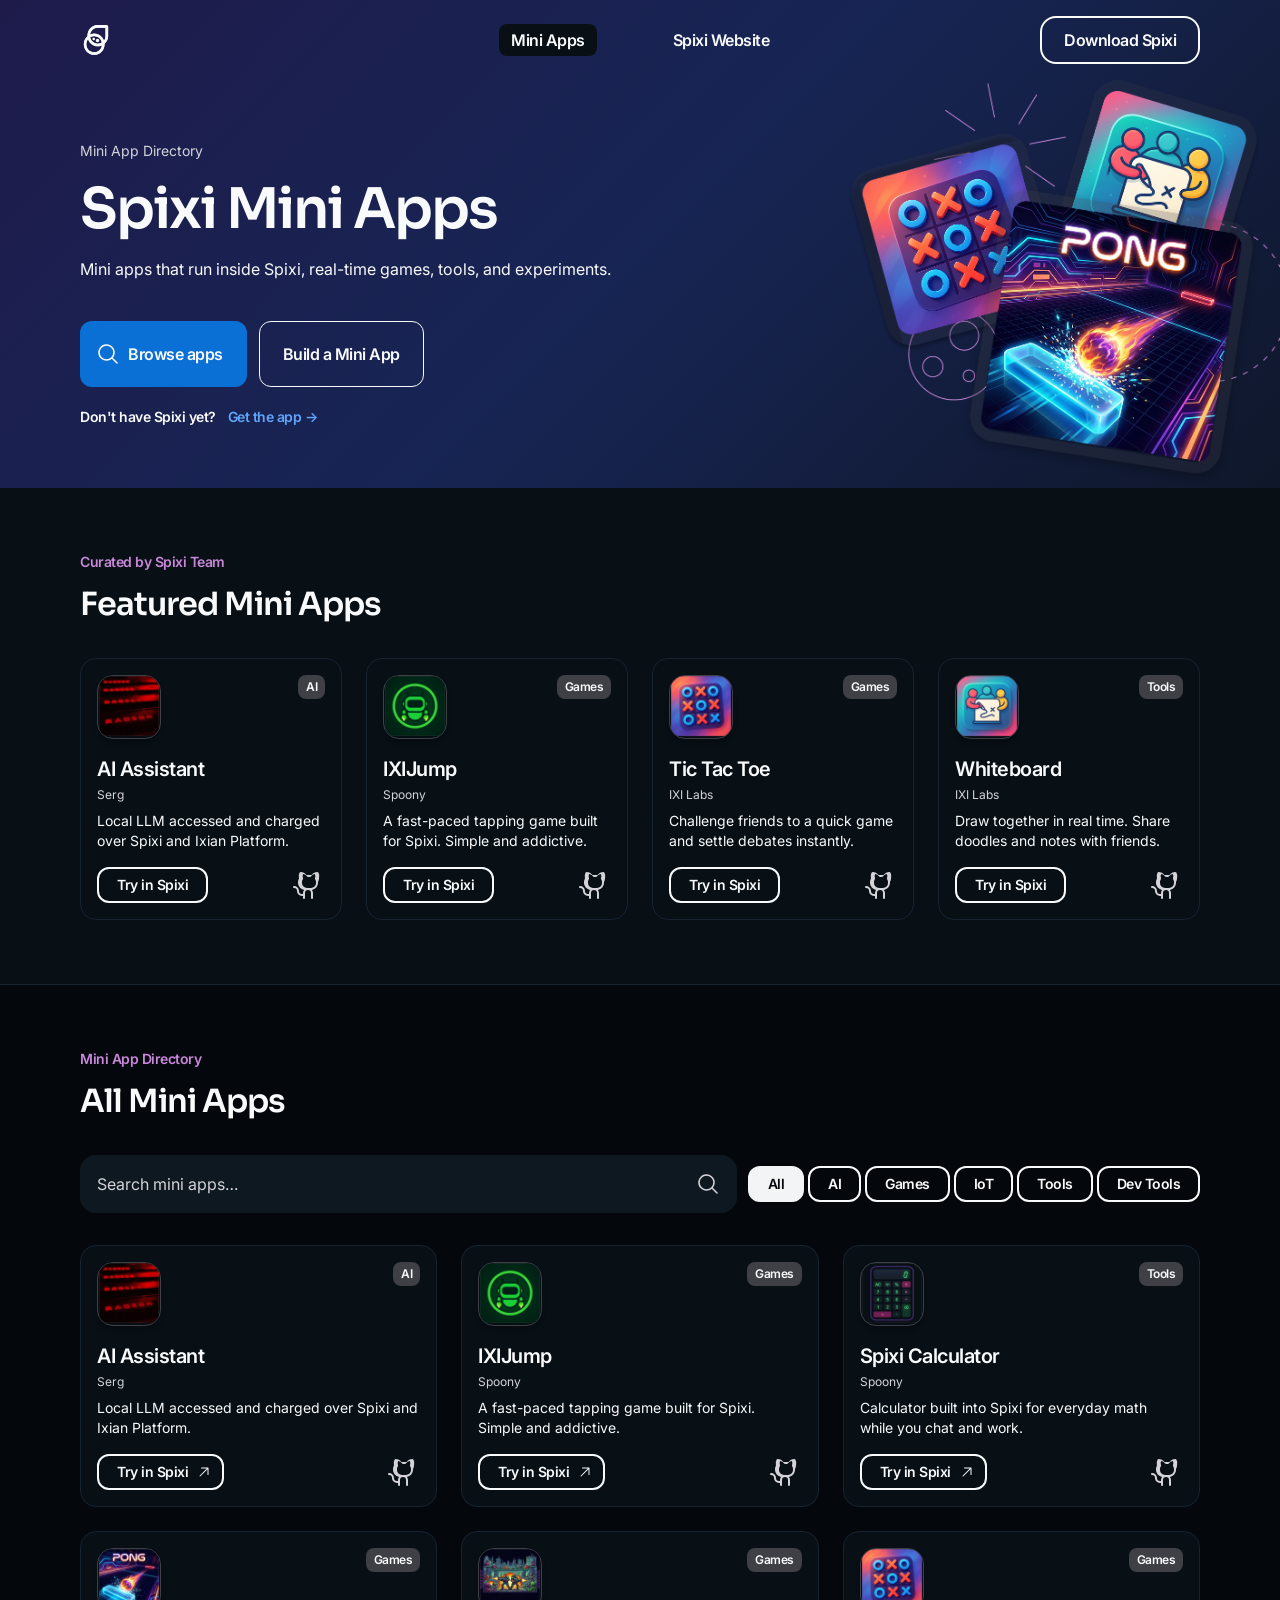
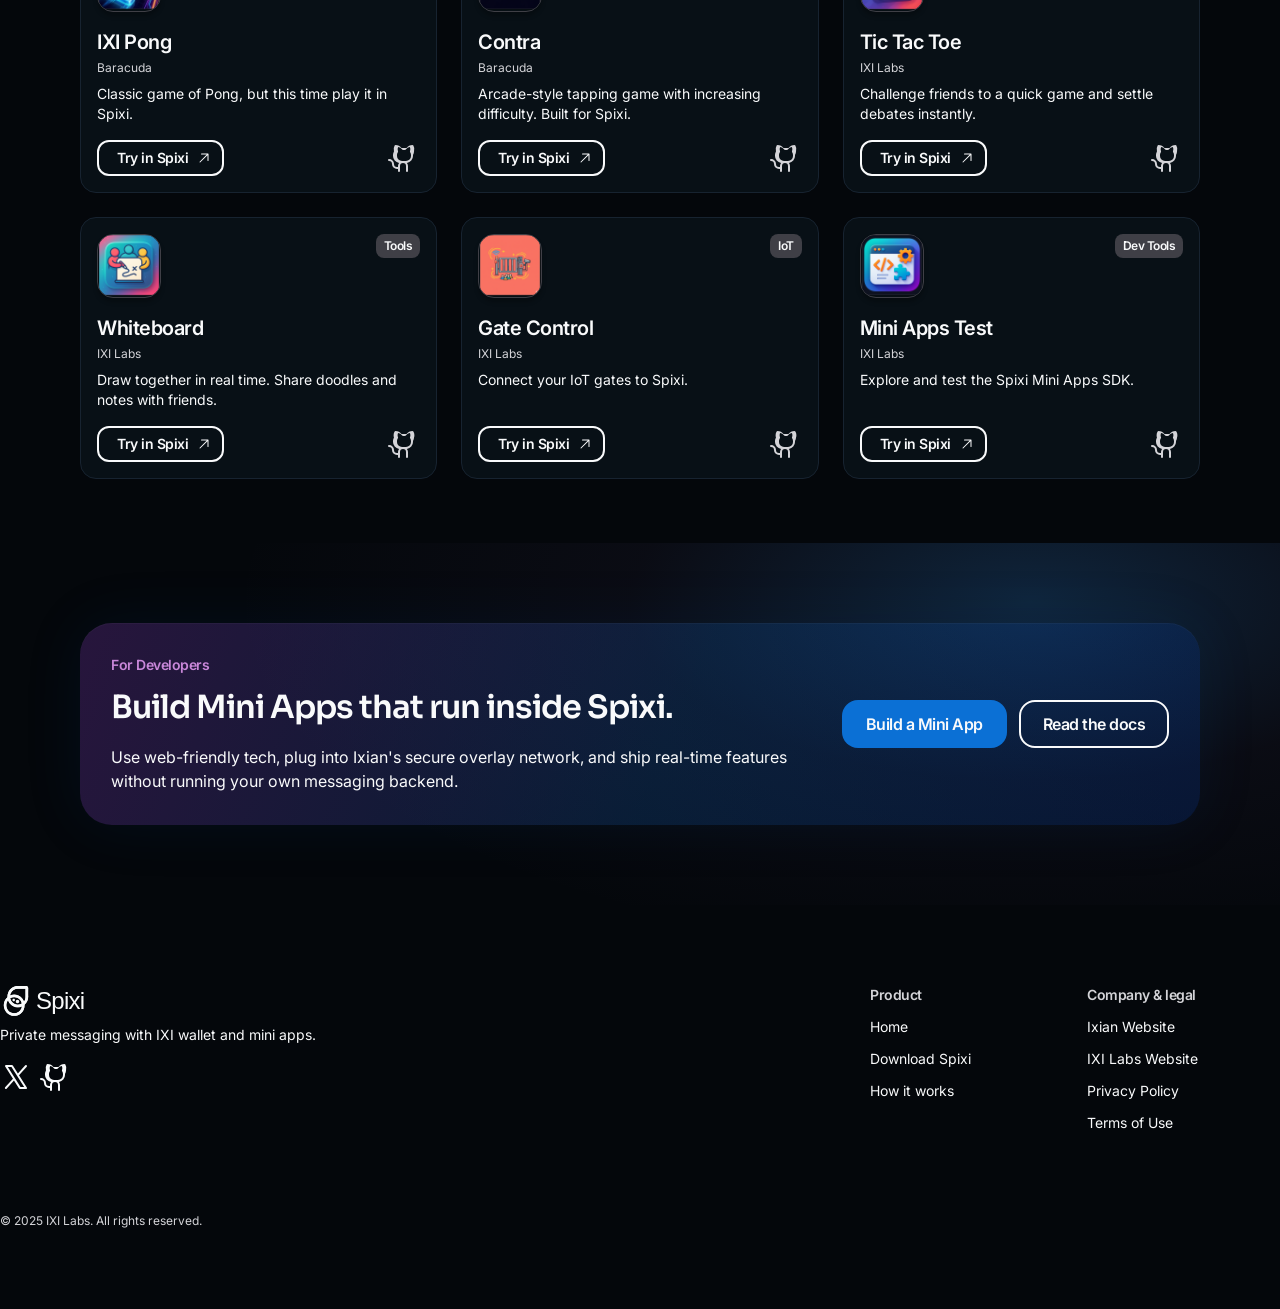
==== index.html @ 98def2c8 "preview of site preview of mini apps" ====
<!DOCTYPE html>
<html lang="en">
<head>
  <meta charset="UTF-8">
  <meta name="viewport" content="width=device-width, initial-scale=1.0">
  <title>Spixi Mini Apps</title>
  <meta name="description" content="Discover mini apps that run inside Spixi - real-time games, tools, and experiments.">
  
  <!-- Favicon -->
  <link rel="icon" type="image/svg+xml" href="assets/icons/spixi-logo.svg">
  
  <!-- Google Fonts -->
  <link rel="preconnect" href="https://fonts.googleapis.com">
  <link rel="preconnect" href="https://fonts.gstatic.com" crossorigin>
  <link href="https://fonts.googleapis.com/css2?family=Inter:wght@400;500;600&family=Sora:wght@500;600&display=swap" rel="stylesheet">
  
  <!-- Stylesheets -->
  <link rel="stylesheet" href="assets/css/variables.css">
  <link rel="stylesheet" href="assets/css/styles.css">
</head>
<body>
  <!-- ==================== HERO SECTION ==================== -->
  <section class="hero">
    <!-- Navbar -->
    <nav class="navbar">
      <div class="navbar__logo">
        <a href="/">
          <img src="assets/icons/spixi-logo.svg" alt="Spixi" width="32" height="32">
        </a>
      </div>
      
      <div class="navbar__nav">
        <a href="#" class="navbar__link navbar__link--active">Mini Apps</a>
        <a href="https://www.spixi.io" class="navbar__link">Spixi Website</a>
      </div>
      
      <div class="navbar__actions">
        <a href="https://www.spixi.io/download" class="btn btn-md btn-outlined">
          <span class="btn__label">Download Spixi</span>
        </a>
        
        <!-- Mobile hamburger menu button -->
        <button class="navbar__menu-btn" aria-label="Open menu">
          <svg xmlns="http://www.w3.org/2000/svg" width="24" height="24" viewBox="0 0 256 256" fill="currentColor">
            <path d="M224,128a8,8,0,0,1-8,8H40a8,8,0,0,1,0-16H216A8,8,0,0,1,224,128ZM40,72H216a8,8,0,0,0,0-16H40a8,8,0,0,0,0,16ZM216,184H40a8,8,0,0,0,0,16H216a8,8,0,0,0,0-16Z"/>
          </svg>
        </button>
      </div>
    </nav>
    
    <!-- Hero Content -->
    <div class="hero__content">
      <div class="hero__text">
        <div class="hero__text-content">
          <p class="hero__eyebrow">Mini App Directory</p>
          <h1 class="hero__title">Spixi Mini Apps</h1>
          <p class="hero__description">Mini apps that run inside Spixi, real-time games, tools, and experiments.</p>
        </div>
        
        <div class="hero__cta">
          <div class="hero__buttons">
            <a href="#apps" class="btn btn-lg btn-primary">
              <span class="btn__icon btn__icon--leading">
                <!-- Magnifying Glass Icon -->
                <svg xmlns="http://www.w3.org/2000/svg" width="24" height="24" viewBox="0 0 256 256" fill="currentColor">
                  <path d="M229.66,218.34l-50.07-50.06a88.11,88.11,0,1,0-11.31,11.31l50.06,50.07a8,8,0,0,0,11.32-11.32ZM40,112a72,72,0,1,1,72,72A72.08,72.08,0,0,1,40,112Z"/>
                </svg>
              </span>
              <span class="btn__label">Browse apps</span>
            </a>
            
            <a href="#" class="btn btn-lg btn-outlined">
              <span class="btn__label">Build a Mini App</span>
            </a>
          </div>
          
          <div class="hero__sub-cta">
            <span class="hero__sub-cta-text">Don't have Spixi yet?</span>
            <a href="https://www.spixi.io/download" class="hero__sub-cta-link">Get the app →</a>
          </div>
        </div>
      </div>
      
      <div class="hero__image">
        <img src="assets/images/hero-apps.png" alt="Spixi Mini Apps showcase">
      </div>
    </div>
  </section>

  <!-- ==================== FEATURED APPS SECTION ==================== -->
  <section class="featured">
    <div class="featured__header">
      <p class="featured__overline">Curated by Spixi Team</p>
      <h2 class="featured__title">Featured Mini Apps</h2>
    </div>
    
    <div class="featured__carousel">
      <!-- App Card 1: AI Assistant -->
      <article class="app-card">
        <div class="app-card__header">
          <img class="app-card__icon" src="assets/images/ai-assistant.png" alt="AI Assistant">
          <span class="badge">AI</span>
        </div>
        <div class="app-card__content">
          <div class="app-card__details">
            <div class="app-card__meta">
              <h3 class="app-card__title">AI Assistant</h3>
              <p class="app-card__publisher">Serg</p>
            </div>
            <p class="app-card__description">Local LLM accessed and charged over Spixi and Ixian Platform.</p>
          </div>
        </div>
        <div class="app-card__footer">
          <a href="#" class="btn btn-sm btn-outlined">
            <span class="btn__label">Try in Spixi</span>
          </a>
          <a href="#" class="app-card__github" target="_blank" rel="noopener noreferrer" aria-label="View on GitHub">
            <svg xmlns="http://www.w3.org/2000/svg" width="32" height="32" viewBox="0 0 256 256" fill="currentColor">
              <path d="M208.31,75.68A59.78,59.78,0,0,0,202.93,28,8,8,0,0,0,196,24a59.75,59.75,0,0,0-48,24H108A59.75,59.75,0,0,0,60,24a8,8,0,0,0-6.93,4,59.78,59.78,0,0,0-5.38,47.68A58.14,58.14,0,0,0,40,104v8a56.06,56.06,0,0,0,48.44,55.47A39.8,39.8,0,0,0,80,192v8H72a24,24,0,0,1-24-24A40,40,0,0,0,8,136a8,8,0,0,0,0,16,24,24,0,0,1,24,24,40,40,0,0,0,40,40h8v16a8,8,0,0,0,16,0V192a24,24,0,0,1,48,0v40a8,8,0,0,0,16,0V192a39.8,39.8,0,0,0-8.44-24.53A56.06,56.06,0,0,0,200,112v-8A58.14,58.14,0,0,0,208.31,75.68ZM184,112a40,40,0,0,1-40,40H112a40,40,0,0,1-40-40v-8a41.74,41.74,0,0,1,6.9-22.48A8,8,0,0,0,80,73.55a43.81,43.81,0,0,1,.79-33.58,43.88,43.88,0,0,1,32.32,20.06A8,8,0,0,0,119.82,64h16.36a8,8,0,0,0,6.71-3.97,43.88,43.88,0,0,1,32.32-20.06A43.81,43.81,0,0,1,176,73.55a8,8,0,0,0,1.1,7.97A41.74,41.74,0,0,1,184,104Z"/>
            </svg>
          </a>
        </div>
      </article>

      <!-- App Card 2: IXIJump -->
      <article class="app-card">
        <div class="app-card__header">
          <img class="app-card__icon" src="assets/images/ixijump.png" alt="IXIJump">
          <span class="badge">Games</span>
        </div>
        <div class="app-card__content">
          <div class="app-card__details">
            <div class="app-card__meta">
              <h3 class="app-card__title">IXIJump</h3>
              <p class="app-card__publisher">Spoony</p>
            </div>
            <p class="app-card__description">A fast-paced tapping game built for Spixi. Simple and addictive.</p>
          </div>
        </div>
        <div class="app-card__footer">
          <a href="#" class="btn btn-sm btn-outlined">
            <span class="btn__label">Try in Spixi</span>
          </a>
          <a href="#" class="app-card__github" target="_blank" rel="noopener noreferrer" aria-label="View on GitHub">
            <svg xmlns="http://www.w3.org/2000/svg" width="32" height="32" viewBox="0 0 256 256" fill="currentColor">
              <path d="M208.31,75.68A59.78,59.78,0,0,0,202.93,28,8,8,0,0,0,196,24a59.75,59.75,0,0,0-48,24H108A59.75,59.75,0,0,0,60,24a8,8,0,0,0-6.93,4,59.78,59.78,0,0,0-5.38,47.68A58.14,58.14,0,0,0,40,104v8a56.06,56.06,0,0,0,48.44,55.47A39.8,39.8,0,0,0,80,192v8H72a24,24,0,0,1-24-24A40,40,0,0,0,8,136a8,8,0,0,0,0,16,24,24,0,0,1,24,24,40,40,0,0,0,40,40h8v16a8,8,0,0,0,16,0V192a24,24,0,0,1,48,0v40a8,8,0,0,0,16,0V192a39.8,39.8,0,0,0-8.44-24.53A56.06,56.06,0,0,0,200,112v-8A58.14,58.14,0,0,0,208.31,75.68ZM184,112a40,40,0,0,1-40,40H112a40,40,0,0,1-40-40v-8a41.74,41.74,0,0,1,6.9-22.48A8,8,0,0,0,80,73.55a43.81,43.81,0,0,1,.79-33.58,43.88,43.88,0,0,1,32.32,20.06A8,8,0,0,0,119.82,64h16.36a8,8,0,0,0,6.71-3.97,43.88,43.88,0,0,1,32.32-20.06A43.81,43.81,0,0,1,176,73.55a8,8,0,0,0,1.1,7.97A41.74,41.74,0,0,1,184,104Z"/>
            </svg>
          </a>
        </div>
      </article>

      <!-- App Card 3: Tic Tac Toe -->
      <article class="app-card">
        <div class="app-card__header">
          <img class="app-card__icon" src="assets/images/tictactoe.png" alt="Tic Tac Toe">
          <span class="badge">Games</span>
        </div>
        <div class="app-card__content">
          <div class="app-card__details">
            <div class="app-card__meta">
              <h3 class="app-card__title">Tic Tac Toe</h3>
              <p class="app-card__publisher">IXI Labs</p>
            </div>
            <p class="app-card__description">Challenge friends to a quick game and settle debates instantly.</p>
          </div>
        </div>
        <div class="app-card__footer">
          <a href="#" class="btn btn-sm btn-outlined">
            <span class="btn__label">Try in Spixi</span>
          </a>
          <a href="#" class="app-card__github" target="_blank" rel="noopener noreferrer" aria-label="View on GitHub">
            <svg xmlns="http://www.w3.org/2000/svg" width="32" height="32" viewBox="0 0 256 256" fill="currentColor">
              <path d="M208.31,75.68A59.78,59.78,0,0,0,202.93,28,8,8,0,0,0,196,24a59.75,59.75,0,0,0-48,24H108A59.75,59.75,0,0,0,60,24a8,8,0,0,0-6.93,4,59.78,59.78,0,0,0-5.38,47.68A58.14,58.14,0,0,0,40,104v8a56.06,56.06,0,0,0,48.44,55.47A39.8,39.8,0,0,0,80,192v8H72a24,24,0,0,1-24-24A40,40,0,0,0,8,136a8,8,0,0,0,0,16,24,24,0,0,1,24,24,40,40,0,0,0,40,40h8v16a8,8,0,0,0,16,0V192a24,24,0,0,1,48,0v40a8,8,0,0,0,16,0V192a39.8,39.8,0,0,0-8.44-24.53A56.06,56.06,0,0,0,200,112v-8A58.14,58.14,0,0,0,208.31,75.68ZM184,112a40,40,0,0,1-40,40H112a40,40,0,0,1-40-40v-8a41.74,41.74,0,0,1,6.9-22.48A8,8,0,0,0,80,73.55a43.81,43.81,0,0,1,.79-33.58,43.88,43.88,0,0,1,32.32,20.06A8,8,0,0,0,119.82,64h16.36a8,8,0,0,0,6.71-3.97,43.88,43.88,0,0,1,32.32-20.06A43.81,43.81,0,0,1,176,73.55a8,8,0,0,0,1.1,7.97A41.74,41.74,0,0,1,184,104Z"/>
            </svg>
          </a>
        </div>
      </article>

      <!-- App Card 4: Whiteboard -->
      <article class="app-card">
        <div class="app-card__header">
          <img class="app-card__icon" src="assets/images/whiteboard.png" alt="Whiteboard">
          <span class="badge">Tools</span>
        </div>
        <div class="app-card__content">
          <div class="app-card__details">
            <div class="app-card__meta">
              <h3 class="app-card__title">Whiteboard</h3>
              <p class="app-card__publisher">IXI Labs</p>
            </div>
            <p class="app-card__description">Draw together in real time. Share doodles and notes with friends.</p>
          </div>
        </div>
        <div class="app-card__footer">
          <a href="#" class="btn btn-sm btn-outlined">
            <span class="btn__label">Try in Spixi</span>
          </a>
          <a href="#" class="app-card__github" target="_blank" rel="noopener noreferrer" aria-label="View on GitHub">
            <svg xmlns="http://www.w3.org/2000/svg" width="32" height="32" viewBox="0 0 256 256" fill="currentColor">
              <path d="M208.31,75.68A59.78,59.78,0,0,0,202.93,28,8,8,0,0,0,196,24a59.75,59.75,0,0,0-48,24H108A59.75,59.75,0,0,0,60,24a8,8,0,0,0-6.93,4,59.78,59.78,0,0,0-5.38,47.68A58.14,58.14,0,0,0,40,104v8a56.06,56.06,0,0,0,48.44,55.47A39.8,39.8,0,0,0,80,192v8H72a24,24,0,0,1-24-24A40,40,0,0,0,8,136a8,8,0,0,0,0,16,24,24,0,0,1,24,24,40,40,0,0,0,40,40h8v16a8,8,0,0,0,16,0V192a24,24,0,0,1,48,0v40a8,8,0,0,0,16,0V192a39.8,39.8,0,0,0-8.44-24.53A56.06,56.06,0,0,0,200,112v-8A58.14,58.14,0,0,0,208.31,75.68ZM184,112a40,40,0,0,1-40,40H112a40,40,0,0,1-40-40v-8a41.74,41.74,0,0,1,6.9-22.48A8,8,0,0,0,80,73.55a43.81,43.81,0,0,1,.79-33.58,43.88,43.88,0,0,1,32.32,20.06A8,8,0,0,0,119.82,64h16.36a8,8,0,0,0,6.71-3.97,43.88,43.88,0,0,1,32.32-20.06A43.81,43.81,0,0,1,176,73.55a8,8,0,0,0,1.1,7.97A41.74,41.74,0,0,1,184,104Z"/>
            </svg>
          </a>
        </div>
      </article>
    </div>
  </section>
  
  <!-- ==================== APP DIRECTORY SECTION ==================== -->
  <section id="apps" class="directory">
    <div class="directory__header">
      <p class="directory__overline">Mini App Directory</p>
      <h2 class="directory__title">All Mini Apps</h2>
    </div>
    
    <div class="directory__controls">
      <div class="directory__search">
        <input 
          type="text" 
          class="directory__search-input" 
          placeholder="Search mini apps…"
          id="search-input"
        >
        <span class="directory__search-icon">
          <svg xmlns="http://www.w3.org/2000/svg" viewBox="0 0 256 256" fill="currentColor">
            <path d="M229.66,218.34l-50.07-50.06a88.11,88.11,0,1,0-11.31,11.31l50.06,50.07a8,8,0,0,0,11.32-11.32ZM40,112a72,72,0,1,1,72,72A72.08,72.08,0,0,1,40,112Z"/>
          </svg>
        </span>
      </div>
      
      <div class="directory__filters" id="category-filters">
        <button class="filter-btn filter-btn--active" data-category="All">All</button>
        <button class="filter-btn" data-category="AI">AI</button>
        <button class="filter-btn" data-category="Games">Games</button>
        <button class="filter-btn" data-category="IoT">IoT</button>
        <button class="filter-btn" data-category="Tools">Tools</button>
        <button class="filter-btn" data-category="Dev Tools">Dev Tools</button>
      </div>
    </div>
    
    <div class="directory__grid" id="app-grid">
      <!-- Apps will be loaded here by JavaScript -->
    </div>
    
    <button class="btn btn-lg btn-outlined directory__load-more" id="load-more-btn">
      <span class="btn__icon btn__icon--leading">
        <svg xmlns="http://www.w3.org/2000/svg" viewBox="0 0 256 256" fill="currentColor">
          <path d="M128,24A104,104,0,1,0,232,128,104.11,104.11,0,0,0,128,24Zm0,192a88,88,0,1,1,88-88A88.1,88.1,0,0,1,128,216Zm48-88a8,8,0,0,1-8,8H136v32a8,8,0,0,1-16,0V136H88a8,8,0,0,1,0-16h32V88a8,8,0,0,1,16,0v32h32A8,8,0,0,1,176,128Z"/>
        </svg>
      </span>
      <span class="btn__label">Load more apps</span>
    </button>
  </section>

  <!-- ==================== DEV CTA SECTION ==================== -->
  <section class="dev-cta">
    <div class="dev-cta__band">
      <div class="dev-cta__content">
        <p class="dev-cta__overline">For Developers</p>
        <div class="dev-cta__text">
          <h2 class="dev-cta__title">Build Mini Apps that run inside Spixi.</h2>
          <p class="dev-cta__description">Use web-friendly tech, plug into Ixian's secure overlay network, and ship real-time features without running your own messaging backend.</p>
        </div>
      </div>
      <div class="dev-cta__buttons">
        <a href="#" class="btn btn-md btn-primary">
          <span class="btn__label">Build a Mini App</span>
        </a>
        <a href="#" class="btn btn-md btn-outlined">
          <span class="btn__label">Read the docs</span>
        </a>
      </div>
    </div>
  </section>

  <!-- ==================== FOOTER ==================== -->
  <footer class="footer">
    <div class="footer__inner">
      <div class="footer__content">
        <!-- Left - Brand -->
        <div class="footer__brand">
          <div class="footer__brand-info">
            <div class="footer__logo">
              <img src="assets/icons/spixi-logo.svg" alt="Spixi" class="footer__logo-icon">
              <span class="footer__logo-text">Spixi</span>
            </div>
            <p class="footer__tagline">Private messaging with IXI wallet and mini apps.</p>
          </div>
          <div class="footer__socials">
            <a href="https://twitter.com/IXIcash" class="footer__social-link" target="_blank" rel="noopener noreferrer" aria-label="Follow on X (Twitter)">
              <svg xmlns="http://www.w3.org/2000/svg" viewBox="0 0 256 256" fill="currentColor">
                <path d="M214.75,211.71l-62.6-98.38,61.77-67.95a8,8,0,0,0-11.84-10.76L143.24,99.34,102.75,35.71A8,8,0,0,0,96,32H48a8,8,0,0,0-6.75,12.29l62.6,98.38L41.08,210.62a8,8,0,1,0,11.84,10.76l58.84-64.72,40.49,63.63A8,8,0,0,0,160,224h48a8,8,0,0,0,6.75-12.29ZM164.39,208,62.57,48h29L193.43,208Z"/>
              </svg>
            </a>
            <a href="https://github.com/ProjectIxian" class="footer__social-link" target="_blank" rel="noopener noreferrer" aria-label="View on GitHub">
              <svg xmlns="http://www.w3.org/2000/svg" viewBox="0 0 256 256" fill="currentColor">
                <path d="M208.31,75.68A59.78,59.78,0,0,0,202.93,28,8,8,0,0,0,196,24a59.75,59.75,0,0,0-48,24H108A59.75,59.75,0,0,0,60,24a8,8,0,0,0-6.93,4,59.78,59.78,0,0,0-5.38,47.68A58.14,58.14,0,0,0,40,104v8a56.06,56.06,0,0,0,48.44,55.47A39.8,39.8,0,0,0,80,192v8H72a24,24,0,0,1-24-24A40,40,0,0,0,8,136a8,8,0,0,0,0,16,24,24,0,0,1,24,24,40,40,0,0,0,40,40h8v16a8,8,0,0,0,16,0V192a24,24,0,0,1,48,0v40a8,8,0,0,0,16,0V192a39.8,39.8,0,0,0-8.44-24.53A56.06,56.06,0,0,0,200,112v-8A58.14,58.14,0,0,0,208.31,75.68ZM184,112a40,40,0,0,1-40,40H112a40,40,0,0,1-40-40v-8a41.74,41.74,0,0,1,6.9-22.48A8,8,0,0,0,80,73.55a43.81,43.81,0,0,1,.79-33.58,43.88,43.88,0,0,1,32.32,20.06A8,8,0,0,0,119.82,64h16.36a8,8,0,0,0,6.71-3.97,43.88,43.88,0,0,1,32.32-20.06A43.81,43.81,0,0,1,176,73.55a8,8,0,0,0,1.1,7.97A41.74,41.74,0,0,1,184,104Z"/>
              </svg>
            </a>
          </div>
        </div>
        
        <!-- Right - Navigation -->
        <nav class="footer__nav">
          <div class="footer__nav-column">
            <h3 class="footer__nav-title">Product</h3>
            <a href="https://www.spixi.io" class="footer__nav-link">Home</a>
            <a href="https://www.spixi.io/download" class="footer__nav-link">Download Spixi</a>
            <a href="https://www.spixi.io/#how-it-works" class="footer__nav-link">How it works</a>
          </div>
          <div class="footer__nav-column">
            <h3 class="footer__nav-title">Company & legal</h3>
            <a href="https://www.ixian.io" class="footer__nav-link" target="_blank" rel="noopener noreferrer">Ixian Website</a>
            <a href="https://www.ixilabs.io" class="footer__nav-link" target="_blank" rel="noopener noreferrer">IXI Labs Website</a>
            <a href="https://www.spixi.io/privacy" class="footer__nav-link">Privacy Policy</a>
            <a href="https://www.spixi.io/terms" class="footer__nav-link">Terms of Use</a>
          </div>
        </nav>
      </div>
      
      <p class="footer__copyright">© 2025 IXI Labs. All rights reserved.</p>
    </div>
  </footer>

  <!-- Scripts -->
  <script src="js/app.js"></script>
</body>
</html>
---- assets/css/variables.css ----
/**
 * Spixi Design System v2 - CSS Variables
 * Generated from Figma Design System
 * 
 * Uses Dark Mode as default
 * Light mode available via [data-theme="light"]
 */

:root {
  /* ========================================
     COLOR TOKENS - DARK MODE (DEFAULT)
     ======================================== */
  
  /* Text Colors */
  --color-text-01: #f9fafb;
  --color-text-02: #d4d4d8;
  --color-text-disabled: #3f3f46;
  --color-text-on-action: #f9fafb;
  --color-text-on-disabled: #d4d4d8;
  --color-text-inverse-01: #04070b;
  --color-text-inverse-02: #172330;
  --color-text-accent: #c987d9;
  
  /* Text Action States */
  --color-text-action-default: #51a3f6;
  --color-text-action-hover: #0b70d5;
  --color-text-action-pressed: #0456a9;
  --color-text-action-disabled: #71717a;
  
  /* Text Semantic */
  --color-text-info: #60a5fa;
  --color-text-info-inverse: #1e40af;
  --color-text-success: #34d399;
  --color-text-success-inverse: #065f46;
  --color-text-warning: #fbbf24;
  --color-text-warning-inverse: #92400e;
  --color-text-error: #f87171;
  --color-text-error-inverse: #991b1b;
  
  /* Surface Colors */
  --color-surface-01: #04070b;
  --color-surface-02: #081016;
  --color-surface-03: #0e1820;
  --color-surface-04: #172330;
  --color-surface-disabled: #3f3f46;
  --color-surface-inverse-01: #f3f4f6;
  --color-surface-inverse-02: #e5e7eb;
  --color-surface-accent: #c987d9;
  
  /* Surface Action States */
  --color-surface-action-default: #0b70d5;
  --color-surface-action-hover: #0456a9;
  --color-surface-action-pressed: #003d7a;
  --color-surface-action-disabled: #71717a;
  
  /* Surface Semantic */
  --color-surface-info: #60a5fa;
  --color-surface-info-inverse: #1e40af;
  --color-surface-success: #34d399;
  --color-surface-success-inverse: #065f46;
  --color-surface-warning: #fbbf24;
  --color-surface-warning-inverse: #92400e;
  --color-surface-error: #f87171;
  --color-surface-error-inverse: #991b1b;
  
  /* Icon Colors */
  --color-icon-01: #f9fafb;
  --color-icon-02: #d4d4d8;
  --color-icon-on-action: #f9fafb;
  --color-icon-on-disabled: #d4d4d8;
  --color-icon-inverse-01: #04070b;
  --color-icon-inverse-02: #172330;
  --color-icon-accent: #c987d9;
  
  /* Icon Action States */
  --color-icon-action-default: #0b70d5;
  --color-icon-action-hover: #0456a9;
  --color-icon-action-pressed: #003d7a;
  --color-icon-action-disabled: #71717a;
  
  /* Icon Semantic */
  --color-icon-info: #93c5fd;
  --color-icon-info-inverse: #1e40af;
  --color-icon-success: #34d399;
  --color-icon-success-inverse: #065f46;
  --color-icon-warning: #fbbf24;
  --color-icon-warning-inverse: #92400e;
  --color-icon-error: #f87171;
  --color-icon-error-inverse: #991b1b;
  
  /* Outline Colors */
  --color-outline-01: #0e1820;
  --color-outline-02: #172330;
  --color-outline-03: #3f3f46;
  --color-outline-disabled: #52525b;
  --color-outline-inverse: #f9fafb;
  --color-outline-inverse-2: #e5e7eb;
  --color-outline-accent: #c987d9;
  
  /* Outline Action Primary States */
  --color-outline-action-primary-default: #0b70d5;
  --color-outline-action-primary-hover: #0456a9;
  --color-outline-action-primary-pressed: #003d7a;
  --color-outline-action-primary-disabled: #71717a;
  
  /* Outline Action Secondary States */
  --color-outline-action-secondary-default: #f9fafb;
  --color-outline-action-secondary-hover: #e5e7eb;
  --color-outline-action-secondary-pressed: #a1a1aa;
  --color-outline-action-secondary-disabled: #71717a;
  
  /* Outline Semantic */
  --color-outline-success: #34d399;
  --color-outline-success-inverse: #065f46;
  --color-outline-warning: #fbbf24;
  --color-outline-warning-inverse: #92400e;
  --color-outline-error: #f87171;
  --color-outline-error-inverse: #991b1b;
  
  /* ========================================
     SPACING TOKENS
     ======================================== */
  
  --spacing-none: 0px;
  --spacing-3xs: 2px;
  --spacing-xxs: 4px;
  --spacing-xs: 8px;
  --spacing-sm: 12px;
  --spacing-md: 16px;
  --spacing-lg: 20px;
  --spacing-xl: 24px;
  --spacing-xxl: 32px;
  --spacing-3xl: 40px;
  --spacing-super: 64px;
  --spacing-super-lg: 80px;
  --spacing-super-xl: 100px;
  --spacing-super-xxl: 120px;
  
  /* Negative Spacing */
  --spacing-negative-3xl: -40px;
  --spacing-negative-super: -64px;
  --spacing-negative-super-lg: -80px;
  --spacing-negative-super-xl: -100px;
  --spacing-negative-super-xxl: -120px;
  
  /* ========================================
     CORNER RADIUS TOKENS
     ======================================== */
  
  --corner-radius-none: 0px;
  --corner-radius-xxs: 2px;
  --corner-radius-xs: 4px;
  --corner-radius-sm: 8px;
  --corner-radius-md: 12px;
  --corner-radius-lg: 16px;
  --corner-radius-lg-plus: 20px;
  --corner-radius-xl: 24px;
  --corner-radius-xxl: 32px;
  --corner-radius-full: 800px;
  
  /* ========================================
     OUTLINE WIDTH TOKENS
     ======================================== */
  
  --outline-width-sm: 1px;
  --outline-width-md: 2px;
  --outline-width-lg: 4px;
  
  /* ========================================
     TYPOGRAPHY - DISPLAY (Desktop)
     ======================================== */
  
  /* Display Large */
  --display-lg-font-family: 'Sora', sans-serif;
  --display-lg-font-size: 56px;
  --display-lg-font-weight: 600;
  --display-lg-line-height: 64px;
  --display-lg-letter-spacing: -2px;
  
  /* Display Medium */
  --display-md-font-family: 'Sora', sans-serif;
  --display-md-font-size: 44px;
  --display-md-font-weight: 500;
  --display-md-line-height: 52px;
  --display-md-letter-spacing: -2px;
  
  /* ========================================
     TYPOGRAPHY - HEADING (Desktop)
     ======================================== */
  
  /* Heading Large */
  --heading-lg-font-family: 'Sora', sans-serif;
  --heading-lg-font-size: 32px;
  --heading-lg-font-weight: 600;
  --heading-lg-line-height: 44px;
  --heading-lg-letter-spacing: -1px;
  
  /* Heading Medium */
  --heading-md-font-family: 'Inter', sans-serif;
  --heading-md-font-size: 24px;
  --heading-md-font-weight: 600;
  --heading-md-line-height: 36px;
  --heading-md-letter-spacing: -1px;
  
  /* Heading Small */
  --heading-sm-font-family: 'Inter', sans-serif;
  --heading-sm-font-size: 20px;
  --heading-sm-font-weight: 600;
  --heading-sm-line-height: 28px;
  --heading-sm-letter-spacing: -0.5px;
  
  /* Heading XSmall */
  --heading-xs-font-family: 'Inter', sans-serif;
  --heading-xs-font-size: 20px;
  --heading-xs-font-weight: 600;
  --heading-xs-line-height: 28px;
  --heading-xs-letter-spacing: -0.5px;
  
  /* ========================================
     TYPOGRAPHY - LABEL (Desktop)
     ======================================== */
  
  /* Label Large */
  --label-lg-font-family: 'Inter', sans-serif;
  --label-lg-font-size: 18px;
  --label-lg-font-weight: 600;
  --label-lg-line-height: 28px;
  --label-lg-letter-spacing: -0.5px;
  
  /* Label Medium */
  --label-md-font-family: 'Inter', sans-serif;
  --label-md-font-size: 16px;
  --label-md-font-weight: 600;
  --label-md-line-height: 24px;
  --label-md-letter-spacing: -0.5px;
  
  /* Label Small */
  --label-sm-font-family: 'Inter', sans-serif;
  --label-sm-font-size: 14px;
  --label-sm-font-weight: 600;
  --label-sm-line-height: 20px;
  --label-sm-letter-spacing: -0.5px;
  
  /* Label XSmall */
  --label-xs-font-family: 'Inter', sans-serif;
  --label-xs-font-size: 12px;
  --label-xs-font-weight: 600;
  --label-xs-line-height: 16px;
  --label-xs-letter-spacing: -0.5px;
  
  /* ========================================
     TYPOGRAPHY - BODY (Desktop)
     ======================================== */
  
  /* Body Large */
  --body-lg-font-family: 'Inter', sans-serif;
  --body-lg-font-size: 18px;
  --body-lg-font-weight: 400;
  --body-lg-line-height: 28px;
  --body-lg-letter-spacing: -0.25px;
  
  /* Body Medium */
  --body-md-font-family: 'Inter', sans-serif;
  --body-md-font-size: 16px;
  --body-md-font-weight: 400;
  --body-md-line-height: 24px;
  --body-md-letter-spacing: 0px;
  
  /* Body Small */
  --body-sm-font-family: 'Inter', sans-serif;
  --body-sm-font-size: 14px;
  --body-sm-font-weight: 400;
  --body-sm-line-height: 20px;
  --body-sm-letter-spacing: 0px;
  
  /* Body XSmall */
  --body-xs-font-family: 'Inter', sans-serif;
  --body-xs-font-size: 12px;
  --body-xs-font-weight: 400;
  --body-xs-line-height: 16px;
  --body-xs-letter-spacing: 0px;
  
  /* ========================================
     ADDITIONAL TOKENS
     ======================================== */
  
  /* Shadows */
  --shadow-sm: 0 1px 2px 0 rgba(0, 0, 0, 0.05);
  --shadow-md: 0 4px 6px -1px rgba(0, 0, 0, 0.1), 0 2px 4px -1px rgba(0, 0, 0, 0.06);
  --shadow-lg: 0 10px 15px -3px rgba(0, 0, 0, 0.1), 0 4px 6px -2px rgba(0, 0, 0, 0.05);
  --shadow-xl: 0 20px 25px -5px rgba(0, 0, 0, 0.1), 0 10px 10px -5px rgba(0, 0, 0, 0.04);
  --shadow-2xl: 0 25px 50px -12px rgba(0, 0, 0, 0.25);
  
  /* Glow Shadows */
  --shadow-glow-accent: 0 0 20px rgba(201, 135, 217, 0.3);
  --shadow-glow-action: 0 0 20px rgba(11, 112, 213, 0.3);
  
  /* Transitions */
  --transition-fast: 150ms ease;
  --transition-base: 200ms ease;
  --transition-slow: 300ms ease;
  
  /* Z-Index */
  --z-index-base: 1;
  --z-index-dropdown: 100;
  --z-index-sticky: 200;
  --z-index-fixed: 300;
  --z-index-modal: 500;
  --z-index-tooltip: 700;
  
  /* Opacity */
  --opacity-disabled: 0.4;
  --opacity-hover: 0.8;
  --opacity-light: 0.6;
}

/* ========================================
   LIGHT MODE
   ======================================== */

[data-theme="light"] {
  /* Text Colors */
  --color-text-01: #04070b;
  --color-text-02: #172330;
  --color-text-disabled: #a1a1aa;
  --color-text-on-action: #f9fafb;
  --color-text-on-disabled: #3f3f46;
  --color-text-inverse-01: #f9fafb;
  --color-text-inverse-02: #e5e7eb;
  --color-text-accent: #ad4fc4;
  
  /* Text Action States */
  --color-text-action-default: #003d7a;
  --color-text-action-hover: #002e5c;
  --color-text-action-pressed: #052442;
  --color-text-action-disabled: #52525b;
  
  /* Text Semantic */
  --color-text-info: #2563eb;
  --color-text-info-inverse: #93c5fd;
  --color-text-success: #059669;
  --color-text-success-inverse: #6ee7b7;
  --color-text-warning: #d97706;
  --color-text-warning-inverse: #fcd34d;
  --color-text-error: #dc2626;
  --color-text-error-inverse: #fca5a5;
  
  /* Surface Colors */
  --color-surface-01: #f9fafb;
  --color-surface-02: #f3f4f6;
  --color-surface-03: #e5e7eb;
  --color-surface-04: #d4d4d8;
  --color-surface-disabled: #a1a1aa;
  --color-surface-inverse-01: #081016;
  --color-surface-inverse-02: #0e1820;
  --color-surface-accent: #ad4fc4;
  
  /* Surface Action States */
  --color-surface-action-default: #0456a9;
  --color-surface-action-hover: #003d7a;
  --color-surface-action-pressed: #002e5c;
  --color-surface-action-disabled: #a1a1aa;
  
  /* Surface Semantic */
  --color-surface-info: #2563eb;
  --color-surface-info-inverse: #93c5fd;
  --color-surface-success: #059669;
  --color-surface-success-inverse: #6ee7b7;
  --color-surface-warning: #d97706;
  --color-surface-warning-inverse: #fcd34d;
  --color-surface-error: #dc2626;
  --color-surface-error-inverse: #fca5a5;
  
  /* Icon Colors */
  --color-icon-01: #04070b;
  --color-icon-02: #172330;
  --color-icon-on-action: #f9fafb;
  --color-icon-on-disabled: #3f3f46;
  --color-icon-inverse-01: #f9fafb;
  --color-icon-inverse-02: #e5e7eb;
  --color-icon-accent: #ad4fc4;
  
  /* Icon Action States */
  --color-icon-action-default: #003d7a;
  --color-icon-action-hover: #002e5c;
  --color-icon-action-pressed: #052442;
  --color-icon-action-disabled: #a1a1aa;
  
  /* Icon Semantic */
  --color-icon-info: #1d4ed8;
  --color-icon-info-inverse: #93c5fd;
  --color-icon-success: #059669;
  --color-icon-success-inverse: #6ee7b7;
  --color-icon-warning: #d97706;
  --color-icon-warning-inverse: #fcd34d;
  --color-icon-error: #dc2626;
  --color-icon-error-inverse: #fca5a5;
  
  /* Outline Colors */
  --color-outline-01: #d4d4d8;
  --color-outline-02: #a1a1aa;
  --color-outline-03: #71717a;
  --color-outline-disabled: #a1a1aa;
  --color-outline-inverse: #081016;
  --color-outline-inverse-2: #172330;
  --color-outline-accent: #ad4fc4;
  
  /* Outline Action Primary States */
  --color-outline-action-primary-default: #003d7a;
  --color-outline-action-primary-hover: #002e5c;
  --color-outline-action-primary-pressed: #052442;
  --color-outline-action-primary-disabled: #b6d9fb;
  
  /* Outline Action Secondary States */
  --color-outline-action-secondary-default: #003d7a;
  --color-outline-action-secondary-hover: #002e5c;
  --color-outline-action-secondary-pressed: #052442;
  --color-outline-action-secondary-disabled: #b6d9fb;
  
  /* Outline Semantic */
  --color-outline-success: #059669;
  --color-outline-success-inverse: #6ee7b7;
  --color-outline-warning: #d97706;
  --color-outline-warning-inverse: #fcd34d;
  --color-outline-error: #dc2626;
  --color-outline-error-inverse: #fca5a5;
}

/* ========================================
   RESPONSIVE TYPOGRAPHY - MOBILE
   ======================================== */

@media (max-width: 768px) {
  :root {
    /* Display Typography - Mobile */
    --display-lg-font-size: 36px;
    --display-lg-line-height: 44px;
    --display-lg-letter-spacing: -1.5px;
    
    --display-md-font-size: 28px;
    --display-md-line-height: 36px;
    --display-md-letter-spacing: -1.5px;
    
    /* Heading Typography - Mobile */
    --heading-lg-font-size: 26px;
    --heading-lg-line-height: 32px;
    --heading-lg-letter-spacing: -1px;
    
    --heading-md-font-size: 22px;
    --heading-md-line-height: 28px;
    --heading-md-letter-spacing: -1px;
    
    --heading-sm-font-size: 18px;
    --heading-sm-line-height: 24px;
    
    --heading-xs-font-size: 18px;
    --heading-xs-line-height: 24px;
  }
}

/* ========================================
   UTILITY CLASSES
   ======================================== */

/* Display Typography */
.text-display-lg {
  font-family: var(--display-lg-font-family);
  font-size: var(--display-lg-font-size);
  font-weight: var(--display-lg-font-weight);
  line-height: var(--display-lg-line-height);
  letter-spacing: var(--display-lg-letter-spacing);
}

.text-display-md {
  font-family: var(--display-md-font-family);
  font-size: var(--display-md-font-size);
  font-weight: var(--display-md-font-weight);
  line-height: var(--display-md-line-height);
  letter-spacing: var(--display-md-letter-spacing);
}

/* Heading Typography */
.text-heading-lg {
  font-family: var(--heading-lg-font-family);
  font-size: var(--heading-lg-font-size);
  font-weight: var(--heading-lg-font-weight);
  line-height: var(--heading-lg-line-height);
  letter-spacing: var(--heading-lg-letter-spacing);
}

.text-heading-md {
  font-family: var(--heading-md-font-family);
  font-size: var(--heading-md-font-size);
  font-weight: var(--heading-md-font-weight);
  line-height: var(--heading-md-line-height);
  letter-spacing: var(--heading-md-letter-spacing);
}

.text-heading-sm {
  font-family: var(--heading-sm-font-family);
  font-size: var(--heading-sm-font-size);
  font-weight: var(--heading-sm-font-weight);
  line-height: var(--heading-sm-line-height);
  letter-spacing: var(--heading-sm-letter-spacing);
}

/* Label Typography */
.text-label-lg {
  font-family: var(--label-lg-font-family);
  font-size: var(--label-lg-font-size);
  font-weight: var(--label-lg-font-weight);
  line-height: var(--label-lg-line-height);
  letter-spacing: var(--label-lg-letter-spacing);
}

.text-label-md {
  font-family: var(--label-md-font-family);
  font-size: var(--label-md-font-size);
  font-weight: var(--label-md-font-weight);
  line-height: var(--label-md-line-height);
  letter-spacing: var(--label-md-letter-spacing);
}

.text-label-sm {
  font-family: var(--label-sm-font-family);
  font-size: var(--label-sm-font-size);
  font-weight: var(--label-sm-font-weight);
  line-height: var(--label-sm-line-height);
  letter-spacing: var(--label-sm-letter-spacing);
}

.text-label-xs {
  font-family: var(--label-xs-font-family);
  font-size: var(--label-xs-font-size);
  font-weight: var(--label-xs-font-weight);
  line-height: var(--label-xs-line-height);
  letter-spacing: var(--label-xs-letter-spacing);
}

/* Body Typography */
.text-body-lg {
  font-family: var(--body-lg-font-family);
  font-size: var(--body-lg-font-size);
  font-weight: var(--body-lg-font-weight);
  line-height: var(--body-lg-line-height);
  letter-spacing: var(--body-lg-letter-spacing);
}

.text-body-md {
  font-family: var(--body-md-font-family);
  font-size: var(--body-md-font-size);
  font-weight: var(--body-md-font-weight);
  line-height: var(--body-md-line-height);
  letter-spacing: var(--body-md-letter-spacing);
}

.text-body-sm {
  font-family: var(--body-sm-font-family);
  font-size: var(--body-sm-font-size);
  font-weight: var(--body-sm-font-weight);
  line-height: var(--body-sm-line-height);
  letter-spacing: var(--body-sm-letter-spacing);
}

.text-body-xs {
  font-family: var(--body-xs-font-family);
  font-size: var(--body-xs-font-size);
  font-weight: var(--body-xs-font-weight);
  line-height: var(--body-xs-line-height);
  letter-spacing: var(--body-xs-letter-spacing);
}
---- assets/css/styles.css ----
/**
 * Spixi App Directory - Styles
 * apps.spixi.io
 * 
 * Structure:
 * 1. Base/Reset
 * 2. Components
 *    - Buttons
 *    - Inputs
 *    - Badges
 *    - App Cards
 *    - Navbar
 * 3. Layout
 *    - Container
 *    - Grid
 * 4. Sections
 *    - Hero
 *    - Featured Apps
 *    - App Directory
 *    - Footer
 * 5. Utilities
 * 6. Responsive (Mobile)
 */


/* ========================================
   1. BASE / RESET
   ======================================== */

*,
*::before,
*::after {
  margin: 0;
  padding: 0;
  box-sizing: border-box;
}

html {
  -webkit-font-smoothing: antialiased;
  -moz-osx-font-smoothing: grayscale;
  scroll-behavior: smooth;
}

body {
  font-family: var(--body-md-font-family, 'Inter', sans-serif);
  font-size: var(--body-md-font-size, 16px);
  font-weight: var(--body-md-font-weight, 400);
  line-height: var(--body-md-line-height, 24px);
  background-color: var(--color-surface-01, #04070b);
  color: var(--color-text-01, #f9fafb);
  min-height: 100vh;
}

a {
  color: inherit;
  text-decoration: none;
}

button {
  font-family: inherit;
  cursor: pointer;
}

img {
  max-width: 100%;
  height: auto;
  display: block;
}

ul, ol {
  list-style: none;
}

input, textarea, select {
  font-family: inherit;
  font-size: inherit;
}


/* ========================================
   2. COMPONENTS - BUTTONS
   ======================================== */

/**
 * Button Component
 * Sizes: sm, md, lg
 * Variants: primary, outlined, text
 * States: default, hover, pressed, focus, disabled
 * 
 * Usage:
 * <button class="btn btn-md btn-primary">
 *   <span class="btn__label">Label</span>
 * </button>
 */

.btn {
  display: inline-flex;
  align-items: center;
  justify-content: center;
  gap: var(--spacing-none, 0);
  border: none;
  cursor: pointer;
  text-decoration: none;
  position: relative;
  transition: 
    background-color 0.2s ease,
    border-color 0.2s ease,
    color 0.2s ease,
    box-shadow 0.2s ease;
}

.btn:focus {
  outline: none;
}

.btn:disabled,
.btn.disabled {
  cursor: not-allowed;
  pointer-events: none;
}

/* Button Label Container */
.btn__label {
  display: flex;
  align-items: center;
  justify-content: center;
  padding: var(--spacing-none, 0) var(--spacing-xs, 8px);
}

/* Button Icon */
.btn__icon {
  display: inline-flex;
  align-items: center;
  justify-content: center;
  flex-shrink: 0;
}

.btn__icon svg {
  width: 100%;
  height: 100%;
  fill: currentColor;
}

/* ----- Button Sizes ----- */

/* Small */
.btn-sm {
  padding: var(--spacing-xs, 8px) var(--spacing-sm, 12px);
  border-radius: var(--corner-radius-md, 12px);
  font-family: var(--label-sm-font-family, 'Inter', sans-serif);
  font-size: var(--label-sm-font-size, 14px);
  font-weight: var(--label-sm-font-weight, 600);
  line-height: var(--label-sm-line-height, 20px);
  letter-spacing: -0.5px;
}

.btn-sm .btn__icon {
  width: 16px;
  height: 16px;
}

/* Medium */
.btn-md {
  padding: var(--spacing-sm, 12px) var(--spacing-md, 16px);
  border-radius: var(--corner-radius-lg, 16px);
  font-family: var(--label-md-font-family, 'Inter', sans-serif);
  font-size: var(--label-md-font-size, 16px);
  font-weight: var(--label-md-font-weight, 600);
  line-height: var(--label-md-line-height, 24px);
  letter-spacing: -0.5px;
}

.btn-md .btn__icon {
  width: 22px;
  height: 22px;
}

/* Large */
.btn-lg {
  padding: var(--spacing-sm, 12px) var(--spacing-md, 16px);
  border-radius: var(--corner-radius-md, 12px);
  min-height: 64px;
  font-family: var(--label-md-font-family, 'Inter', sans-serif);
  font-size: var(--label-md-font-size, 16px);
  font-weight: var(--label-md-font-weight, 600);
  line-height: var(--label-md-line-height, 24px);
  letter-spacing: -0.5px;
}

.btn-lg .btn__icon {
  width: 24px;
  height: 24px;
}

.btn-lg .btn__label {
  flex-direction: column;
  align-items: flex-start;
  gap: var(--spacing-3xs, 2px);
  text-align: left;
}

.btn-lg .btn__sublabel {
  font-family: var(--body-xs-font-family, 'Inter', sans-serif);
  font-size: var(--body-xs-font-size, 12px);
  font-weight: var(--body-xs-font-weight, 400);
  line-height: var(--body-xs-line-height, 16px);
  letter-spacing: 0;
}

/* ----- Button Variants ----- */

/* Primary */
.btn-primary {
  background-color: var(--color-surface-action-default, #0b70d5);
  color: var(--color-text-on-action, #f9fafb);
}

.btn-primary:hover {
  background-color: var(--color-surface-action-hover, #0456a9);
}

.btn-primary:active,
.btn-primary.pressed {
  background-color: var(--color-surface-action-pressed, #003d7a);
}

.btn-primary:focus-visible,
.btn-primary.focus {
  background-color: var(--color-surface-action-hover, #0456a9);
  box-shadow: 0 0 0 2px var(--color-surface-01, #04070b), 
              0 0 0 4px var(--color-outline-action-secondary-default, #f9fafb);
}

.btn-primary:disabled,
.btn-primary.disabled {
  background-color: var(--color-surface-action-disabled, #71717a);
  color: var(--color-text-on-disabled, #d4d4d8);
}

/* Outlined */
.btn-outlined {
  background-color: transparent;
  border: var(--outline-width-md, 2px) solid var(--color-outline-action-secondary-default, #f9fafb);
  color: var(--color-text-01, #f9fafb);
}

.btn-outlined.btn-sm {
  padding: calc(var(--spacing-xs, 8px) - 2px) calc(var(--spacing-sm, 12px) - 2px);
}

.btn-outlined.btn-md {
  padding: calc(var(--spacing-sm, 12px) - 2px) calc(var(--spacing-md, 16px) - 2px);
}

.btn-outlined.btn-lg {
  padding: calc(var(--spacing-sm, 12px) - 1px) calc(var(--spacing-md, 16px) - 1px);
  border-width: 1px;
  min-height: 66px;
}

.btn-outlined:hover {
  background-color: var(--color-surface-inverse-02, #e5e7eb);
  border-color: var(--color-outline-action-secondary-hover, #e5e7eb);
  color: var(--color-text-action-hover, #0b70d5);
}

.btn-outlined.btn-lg:hover {
  background-color: var(--color-surface-04, #172330);
  border-color: var(--color-outline-inverse, #f9fafb);
  color: var(--color-text-on-action, #f9fafb);
}

.btn-outlined:active,
.btn-outlined.pressed {
  background-color: var(--color-surface-inverse-01, #f3f4f6);
  border-color: var(--color-outline-action-secondary-pressed, #a1a1aa);
  color: var(--color-text-inverse-01, #04070b);
}

.btn-outlined.btn-lg:active,
.btn-outlined.btn-lg.pressed {
  background-color: var(--color-surface-03, #0e1820);
  border-color: var(--color-outline-inverse, #f9fafb);
  color: var(--color-text-on-action, #f9fafb);
}

.btn-outlined:focus-visible,
.btn-outlined.focus {
  background-color: var(--color-surface-inverse-02, #e5e7eb);
  border-color: var(--color-outline-action-secondary-hover, #e5e7eb);
  color: var(--color-text-action-hover, #0b70d5);
  box-shadow: 0 0 0 4px var(--color-outline-action-secondary-hover, #e5e7eb);
}

.btn-outlined.btn-lg:focus-visible,
.btn-outlined.btn-lg.focus {
  background-color: var(--color-surface-04, #172330);
  border-color: var(--color-outline-inverse, #f9fafb);
  color: var(--color-text-on-action, #f9fafb);
  box-shadow: 0 0 0 4px var(--color-outline-action-secondary-default, #f9fafb);
}

.btn-outlined:disabled,
.btn-outlined.disabled {
  background-color: transparent;
  border-color: var(--color-outline-action-secondary-disabled, #71717a);
  color: var(--color-text-action-disabled, #71717a);
}

/* Text */
.btn-text {
  background-color: transparent;
  color: var(--color-text-01, #f9fafb);
  border: none;
}

.btn-text.btn-sm,
.btn-text.btn-md {
  padding: var(--spacing-xxs, 4px);
  border-radius: var(--corner-radius-lg, 16px);
}

.btn-text:hover {
  background-color: var(--color-surface-04, #172330);
  border-radius: var(--corner-radius-sm, 8px);
}

.btn-text:active,
.btn-text.pressed {
  background-color: var(--color-surface-02, #081016);
  border-radius: var(--corner-radius-sm, 8px);
}

.btn-text:focus-visible,
.btn-text.focus {
  background-color: var(--color-surface-04, #172330);
  border-radius: var(--corner-radius-sm, 8px);
  box-shadow: 0 0 0 4px var(--color-outline-action-secondary-hover, #e5e7eb);
}

.btn-text:disabled,
.btn-text.disabled {
  background-color: transparent;
  color: var(--color-text-action-disabled, #71717a);
}

/* Icon positioning */
.btn .btn__icon--leading {
  order: -1;
}

.btn .btn__icon--trailing {
  order: 1;
}

/* Icon-only buttons */
.btn-icon-only {
  padding: var(--spacing-xs, 8px);
}

.btn-icon-only.btn-md {
  padding: var(--spacing-sm, 12px);
}

.btn-icon-only.btn-lg {
  padding: var(--spacing-sm, 12px);
}

/* Full width button */
.btn-block {
  width: 100%;
}

/* Button group */
.btn-group {
  display: inline-flex;
  gap: var(--spacing-xs, 8px);
}

.btn-group--vertical {
  flex-direction: column;
}


/* ========================================
   2. COMPONENTS - INPUTS
   ======================================== */

/**
 * Input Component
 * States: default, hover, focus, error, disabled
 * 
 * Usage:
 * <div class="input">
 *   <input type="text" class="input__field" placeholder="Find">
 *   <span class="input__icon"><svg>...</svg></span>
 * </div>
 */

.input {
  display: flex;
  align-items: center;
  gap: var(--spacing-xs, 8px);
  padding: var(--spacing-md, 16px);
  border-radius: var(--corner-radius-lg, 16px);
  background-color: var(--color-surface-03, #0e1820);
  border: var(--outline-width-sm, 1px) solid transparent;
  width: 100%;
  transition: 
    background-color 0.2s ease,
    border-color 0.2s ease;
}

.input__field {
  flex: 1;
  min-width: 0;
  background: transparent;
  border: none;
  outline: none;
  font-family: var(--body-md-font-family, 'Inter', sans-serif);
  font-size: var(--body-md-font-size, 16px);
  font-weight: var(--body-md-font-weight, 400);
  line-height: var(--body-md-line-height, 24px);
  letter-spacing: 0;
  color: var(--color-text-01, #f9fafb);
}

.input__field::placeholder {
  color: var(--color-text-02, #d4d4d8);
}

.input__icon {
  display: flex;
  align-items: center;
  justify-content: center;
  flex-shrink: 0;
  width: 24px;
  height: 24px;
  color: var(--color-icon-02, #d4d4d8);
}

.input__icon svg {
  width: 100%;
  height: 100%;
  fill: currentColor;
}

/* Input - Hover */
.input:hover {
  background-color: var(--color-surface-04, #172330);
  border-color: var(--color-outline-action-primary-hover, #0456a9);
}

/* Input - Focus */
.input:focus-within,
.input.input--focus {
  background-color: var(--color-surface-02, #081016);
  border-color: var(--color-outline-action-primary-default, #0b70d5);
}

/* Input - Error */
.input.input--error {
  background-color: var(--color-surface-03, #0e1820);
  border-color: var(--color-outline-error-inverse, #991b1b);
}

/* Input - Disabled */
.input.input--disabled,
.input:has(.input__field:disabled) {
  background-color: var(--color-surface-disabled, #3f3f46);
  cursor: not-allowed;
}

.input.input--disabled .input__field,
.input__field:disabled {
  color: var(--color-text-action-disabled, #71717a);
  cursor: not-allowed;
}

.input.input--disabled .input__field::placeholder,
.input__field:disabled::placeholder {
  color: var(--color-text-action-disabled, #71717a);
}

.input.input--disabled .input__icon,
.input:has(.input__field:disabled) .input__icon {
  color: var(--color-text-action-disabled, #71717a);
}

/* Input clear button */
.input__clear {
  display: flex;
  align-items: center;
  justify-content: center;
  width: 24px;
  height: 24px;
  padding: 0;
  background: transparent;
  border: none;
  cursor: pointer;
  color: var(--color-icon-02, #d4d4d8);
  transition: color 0.2s ease;
}

.input__clear:hover {
  color: var(--color-icon-01, #f9fafb);
}

.input__clear svg {
  width: 100%;
  height: 100%;
  fill: currentColor;
}


/* ========================================
   2. COMPONENTS - BADGES
   ======================================== */

/**
 * Badge Component
 * Variants: default, accent, info, success, warning, error
 * 
 * Usage:
 * <span class="badge">Category</span>
 */

.badge {
  display: inline-flex;
  align-items: center;
  padding: var(--spacing-xxs, 4px) var(--spacing-xs, 8px);
  background-color: var(--color-surface-disabled, #3f3f46);
  border-radius: var(--corner-radius-sm, 8px);
  font-family: var(--label-xs-font-family, 'Inter', sans-serif);
  font-size: var(--label-xs-font-size, 12px);
  font-weight: var(--label-xs-font-weight, 600);
  line-height: var(--label-xs-line-height, 16px);
  letter-spacing: -0.5px;
  color: var(--color-text-01, #f9fafb);
  text-align: center;
  white-space: nowrap;
}

.badge--accent {
  background-color: var(--color-surface-accent, #c987d9);
  color: var(--color-text-inverse-01, #04070b);
}

.badge--info {
  background-color: var(--color-surface-info, #60a5fa);
  color: var(--color-text-inverse-01, #04070b);
}

.badge--success {
  background-color: var(--color-surface-success, #34d399);
  color: var(--color-text-inverse-01, #04070b);
}

.badge--warning {
  background-color: var(--color-surface-warning, #fbbf24);
  color: var(--color-text-inverse-01, #04070b);
}

.badge--error {
  background-color: var(--color-surface-error, #f87171);
  color: var(--color-text-inverse-01, #04070b);
}


/* ========================================
   2. COMPONENTS - APP CARDS
   ======================================== */

/**
 * App Card Component
 * States: default, hover
 * 
 * Usage:
 * <article class="app-card">
 *   <div class="app-card__header">...</div>
 *   <div class="app-card__content">...</div>
 *   <div class="app-card__footer">...</div>
 * </article>
 */

.app-card {
  display: flex;
  flex-direction: column;
  gap: var(--spacing-md, 16px);
  padding: var(--spacing-md, 16px);
  background-color: var(--color-surface-02, #081016);
  border: 1px solid var(--color-outline-02, #172330);
  border-radius: var(--corner-radius-lg, 16px);
  transition: background-color 0.2s ease;
}

.app-card:hover {
  background-color: var(--color-surface-04, #172330);
}

/* App Card Header */
.app-card__header {
  display: flex;
  align-items: flex-start;
  justify-content: space-between;
}

.app-card__icon {
  width: 64px;
  height: 64px;
  border-radius: var(--corner-radius-lg, 16px);
  border: 1px solid var(--color-outline-03, #3f3f46);
  box-shadow: 0px 4px 4px 0px rgba(0, 0, 0, 0.25);
  object-fit: cover;
  flex-shrink: 0;
}

/* App Card Content */
.app-card__content {
  display: flex;
  flex-direction: column;
  gap: var(--spacing-xl, 24px);
}

.app-card__details {
  display: flex;
  flex-direction: column;
  gap: var(--spacing-xs, 8px);
}

.app-card__meta {
  display: flex;
  flex-direction: column;
  gap: var(--spacing-xxs, 4px);
}

.app-card__title {
  font-family: var(--heading-sm-font-family, 'Inter', sans-serif);
  font-size: var(--heading-sm-font-size, 20px);
  font-weight: var(--heading-sm-font-weight, 600);
  line-height: var(--heading-sm-line-height, 28px);
  letter-spacing: -0.5px;
  color: var(--color-text-01, #f9fafb);
  margin: 0;
}

.app-card__publisher {
  font-family: var(--body-xs-font-family, 'Inter', sans-serif);
  font-size: var(--body-xs-font-size, 12px);
  font-weight: var(--body-xs-font-weight, 400);
  line-height: var(--body-xs-line-height, 16px);
  letter-spacing: 0;
  color: var(--color-text-02, #d4d4d8);
  margin: 0;
}

.app-card__description {
  font-family: var(--body-sm-font-family, 'Inter', sans-serif);
  font-size: var(--body-sm-font-size, 14px);
  font-weight: var(--body-sm-font-weight, 400);
  line-height: var(--body-sm-line-height, 20px);
  letter-spacing: 0;
  color: var(--color-text-01, #f9fafb);
  margin: 0;
  display: -webkit-box;
  -webkit-line-clamp: 2;
  -webkit-box-orient: vertical;
  overflow: hidden;
  height: 40px;
}

/* App Card Footer */
.app-card__footer {
  display: flex;
  align-items: center;
  justify-content: space-between;
}

.app-card__github {
  display: flex;
  align-items: center;
  justify-content: center;
  width: 32px;
  height: 32px;
  color: var(--color-icon-02, #d4d4d8);
  transition: color 0.2s ease;
}

.app-card__github:hover {
  color: var(--color-icon-01, #f9fafb);
}

.app-card__github svg {
  width: 100%;
  height: 100%;
  fill: currentColor;
}


/* ========================================
   2. COMPONENTS - NAVBAR
   ======================================== */

/**
 * Navbar Component
 * 
 * Usage:
 * <nav class="navbar">
 *   <div class="navbar__logo">...</div>
 *   <div class="navbar__nav">...</div>
 *   <div class="navbar__actions">...</div>
 * </nav>
 */

.navbar {
  display: flex;
  align-items: center;
  justify-content: space-between;
  padding: var(--spacing-md, 16px) var(--spacing-super-lg, 80px);
  width: 100%;
  max-width: 1440px;
  margin: 0 auto;
}

.navbar__logo {
  display: flex;
  align-items: center;
  gap: var(--spacing-xxs, 4px);
  flex: 1;
}

.navbar__logo img,
.navbar__logo svg {
  width: 32px;
  height: 32px;
}

.navbar__nav {
  display: flex;
  align-items: center;
  gap: var(--spacing-super, 64px);
}

.navbar__link {
  display: inline-flex;
  align-items: center;
  justify-content: center;
  /* Outer: xxs (4px), Inner label adds xs (8px) horizontal = total 12px horizontal, 4px vertical */
  padding: var(--spacing-xxs, 4px) calc(var(--spacing-xxs, 4px) + var(--spacing-xs, 8px));
  border-radius: var(--corner-radius-lg, 16px);
  font-family: var(--label-md-font-family, 'Inter', sans-serif);
  font-size: var(--label-md-font-size, 16px);
  font-weight: var(--label-md-font-weight, 600);
  line-height: var(--label-md-line-height, 24px);
  letter-spacing: -0.5px;
  color: var(--color-text-01, #f9fafb);
  text-decoration: none;
  transition: 
    background-color 0.2s ease,
    color 0.2s ease;
}

.navbar__link:hover {
  background-color: var(--color-surface-04, #172330);
  border-radius: var(--corner-radius-sm, 8px);
}

/* Active link with background */
.navbar__link--active {
  background-color: var(--color-surface-02, #081016);
  border-radius: var(--corner-radius-sm, 8px);
  color: var(--color-text-01, #f9fafb);
}

.navbar__link--active:hover {
  background-color: var(--color-surface-02, #081016);
}

.navbar__actions {
  display: flex;
  align-items: center;
  justify-content: flex-end;
  gap: var(--spacing-lg, 20px);
  flex: 1;
}

/* Mobile menu button (hamburger) */
.navbar__menu-btn {
  display: none;
  align-items: center;
  justify-content: center;
  width: 24px;
  height: 24px;
  padding: 0;
  background: transparent;
  border: none;
  cursor: pointer;
  color: var(--color-icon-01, #f9fafb);
}

.navbar__menu-btn svg {
  width: 100%;
  height: 100%;
  fill: currentColor;
}


/* ========================================
   3. LAYOUT - CONTAINER
   ======================================== */

.container {
  width: 100%;
  max-width: 1280px;
  margin: 0 auto;
  padding: 0 var(--spacing-super-lg, 80px);
}

.container--fluid {
  max-width: none;
}

.container--narrow {
  max-width: 960px;
}


/* ========================================
   3. LAYOUT - GRID
   ======================================== */

.app-grid {
  display: grid;
  grid-template-columns: repeat(3, 1fr);
  gap: var(--spacing-xl, 24px);
}


/* ========================================
   4. SECTIONS - HERO
   ======================================== */

/**
 * Hero Section
 * Contains navbar, page title, subtitle, CTAs, and hero image
 * 
 * Usage:
 * <section class="hero">
 *   <nav class="navbar">...</nav>
 *   <div class="hero__content">
 *     <div class="hero__text">...</div>
 *     <div class="hero__image">...</div>
 *   </div>
 * </section>
 */

.hero {
  display: flex;
  flex-direction: column;
  align-items: center;
  position: relative;
  width: 100%;
  background: linear-gradient(135deg, #1e1b4b 0%, #172554 50%, #0f172a 100%);
  overflow: hidden;
}

/* Hero Content Container */
.hero__content {
  display: flex;
  align-items: center;
  gap: 140px;
  padding: 0 var(--spacing-super-lg, 80px);
  width: 100%;
  max-width: 1440px;
}

/* Hero Text Block */
.hero__text {
  display: flex;
  flex-direction: column;
  gap: var(--spacing-3xl, 40px);
  width: 628px;
  flex-shrink: 0;
  padding: 61px 0;
}

/* Hero Text Content */
.hero__text-content {
  display: flex;
  flex-direction: column;
  gap: var(--spacing-md, 16px);
}

.hero__eyebrow {
  font-family: var(--body-sm-font-family, 'Inter', sans-serif);
  font-size: var(--body-sm-font-size, 14px);
  font-weight: var(--body-sm-font-weight, 400);
  line-height: var(--body-sm-line-height, 20px);
  letter-spacing: 0;
  color: var(--color-text-02, #d4d4d8);
  margin: 0;
}

.hero__title {
  font-family: var(--display-lg-font-family, 'Sora', sans-serif);
  font-size: var(--display-lg-font-size, 56px);
  font-weight: var(--display-lg-font-weight, 600);
  line-height: var(--display-lg-line-height, 64px);
  letter-spacing: var(--display-lg-letter-spacing, -2px);
  color: var(--color-text-01, #f9fafb);
  margin: 0;
}

.hero__description {
  font-family: var(--body-md-font-family, 'Inter', sans-serif);
  font-size: var(--body-md-font-size, 16px);
  font-weight: var(--body-md-font-weight, 400);
  line-height: var(--body-md-line-height, 24px);
  letter-spacing: 0;
  color: var(--color-text-01, #f9fafb);
  margin: 0;
}

/* Hero CTA Section */
.hero__cta {
  display: flex;
  flex-direction: column;
  gap: var(--spacing-lg, 20px);
  align-items: flex-start;
  max-width: 511px;
}

.hero__buttons {
  display: flex;
  gap: var(--spacing-sm, 12px);
  align-items: stretch;
}

/* Hero Sub-CTA (Don't have Spixi yet?) */
.hero__sub-cta {
  display: flex;
  align-items: center;
  gap: var(--spacing-sm, 12px);
  font-family: var(--label-sm-font-family, 'Inter', sans-serif);
  font-size: var(--label-sm-font-size, 14px);
  font-weight: var(--label-sm-font-weight, 600);
  line-height: var(--label-sm-line-height, 20px);
  letter-spacing: -0.5px;
}

.hero__sub-cta-text {
  color: var(--color-text-01, #f9fafb);
}

.hero__sub-cta-link {
  color: var(--color-text-info, #60a5fa);
  text-decoration: none;
  transition: opacity 0.2s ease;
}

.hero__sub-cta-link:hover {
  opacity: 0.8;
}

/* Hero Image */
.hero__image {
  position: relative;
  width: 441px;
  height: 408px;
  flex-shrink: 0;
}

.hero__image img {
  width: 100%;
  height: 100%;
  object-fit: cover;
  object-position: center;
}


/* ========================================
   4. SECTIONS - FEATURED APPS
   ======================================== */

/**
 * Featured Apps Section
 * Horizontal scrolling carousel on mobile
 * 
 * Usage:
 * <section class="featured">
 *   <div class="featured__header">...</div>
 *   <div class="featured__carousel">...</div>
 * </section>
 */

.featured {
  display: flex;
  flex-direction: column;
  align-items: center;
  gap: var(--spacing-xxl, 32px);
  padding: var(--spacing-super, 64px) var(--spacing-super-lg, 80px);
  background-color: var(--color-surface-02, #081016);
  border-bottom: 1px solid var(--color-outline-02, #172330);
  width: 100%;
}

.featured__header {
  display: flex;
  flex-direction: column;
  gap: 2px;
  align-items: flex-start;
  width: 100%;
  max-width: 1280px;
}

.featured__overline {
  font-family: var(--label-sm-font-family, 'Inter', sans-serif);
  font-size: var(--label-sm-font-size, 14px);
  font-weight: var(--label-sm-font-weight, 600);
  line-height: var(--label-sm-line-height, 20px);
  letter-spacing: -0.5px;
  color: var(--color-text-accent, #c987d9);
  padding-bottom: var(--spacing-xs, 8px);
  margin: 0;
}

.featured__title {
  font-family: var(--heading-lg-font-family, 'Sora', sans-serif);
  font-size: var(--heading-lg-font-size, 32px);
  font-weight: var(--heading-lg-font-weight, 600);
  line-height: var(--heading-lg-line-height, 44px);
  letter-spacing: -1px;
  color: var(--color-text-01, #f9fafb);
  margin: 0;
}

.featured__carousel {
  display: flex;
  gap: var(--spacing-xl, 24px);
  width: 100%;
  max-width: 1280px;
}

.featured__carousel .app-card {
  flex: 1;
  min-width: 0;
}


/* ========================================
   4. SECTIONS - APP DIRECTORY
   ======================================== */

/**
 * App Directory Section
 * Contains search, category filters, and app grid
 * 
 * Usage:
 * <section class="directory">
 *   <div class="directory__header">...</div>
 *   <div class="directory__controls">...</div>
 *   <div class="directory__grid">...</div>
 *   <button class="directory__load-more">...</button>
 * </section>
 */

.directory {
  display: flex;
  flex-direction: column;
  align-items: center;
  gap: var(--spacing-xxl, 32px);
  padding: var(--spacing-super, 64px) var(--spacing-super-lg, 80px);
  background-color: var(--color-surface-01, #04070b);
  width: 100%;
}

.directory__header {
  display: flex;
  flex-direction: column;
  gap: 2px;
  align-items: flex-start;
  width: 100%;
  max-width: 1280px;
}

.directory__overline {
  font-family: var(--label-sm-font-family, 'Inter', sans-serif);
  font-size: var(--label-sm-font-size, 14px);
  font-weight: var(--label-sm-font-weight, 600);
  line-height: var(--label-sm-line-height, 20px);
  letter-spacing: -0.5px;
  color: var(--color-text-accent, #c987d9);
  padding-bottom: var(--spacing-xs, 8px);
  margin: 0;
}

.directory__title {
  font-family: var(--heading-lg-font-family, 'Sora', sans-serif);
  font-size: var(--heading-lg-font-size, 32px);
  font-weight: var(--heading-lg-font-weight, 600);
  line-height: var(--heading-lg-line-height, 44px);
  letter-spacing: -1px;
  color: var(--color-text-01, #f9fafb);
  margin: 0;
}

/* Search + Filters Container */
.directory__controls {
  display: flex;
  align-items: center;
  justify-content: space-between;
  width: 100%;
  max-width: 1280px;
}

/* Search Input */
.directory__search {
  display: flex;
  align-items: center;
  gap: var(--spacing-xs, 8px);
  padding: var(--spacing-md, 16px);
  background-color: var(--color-surface-03, #0e1820);
  border-radius: var(--corner-radius-lg, 16px);
  width: 657px;
  border: 1px solid transparent;
  transition: border-color 0.2s ease, background-color 0.2s ease;
}

.directory__search:focus-within {
  border-color: var(--color-outline-action-primary-default, #0b70d5);
  background-color: var(--color-surface-02, #081016);
}

.directory__search-input {
  flex: 1;
  background: transparent;
  border: none;
  outline: none;
  font-family: var(--body-md-font-family, 'Inter', sans-serif);
  font-size: var(--body-md-font-size, 16px);
  font-weight: var(--body-md-font-weight, 400);
  line-height: var(--body-md-line-height, 24px);
  color: var(--color-text-01, #f9fafb);
}

.directory__search-input::placeholder {
  color: var(--color-text-02, #d4d4d8);
}

.directory__search-icon {
  width: 24px;
  height: 24px;
  color: var(--color-icon-02, #d4d4d8);
  flex-shrink: 0;
}

.directory__search-icon svg {
  width: 100%;
  height: 100%;
  fill: currentColor;
}

/* Category Filters */
.directory__filters {
  display: flex;
  align-items: center;
  gap: var(--spacing-xxs, 4px);
}

/* Filter Button */
.filter-btn {
  display: inline-flex;
  align-items: center;
  justify-content: center;
  padding: calc(var(--spacing-xs, 8px) - 2px) calc(var(--spacing-sm, 12px) + var(--spacing-xs, 8px) - 2px);
  border: 2px solid var(--color-outline-action-secondary-default, #003d7a);
  border-radius: var(--corner-radius-md, 12px);
  background-color: transparent;
  font-family: var(--label-sm-font-family, 'Inter', sans-serif);
  font-size: var(--label-sm-font-size, 14px);
  font-weight: var(--label-sm-font-weight, 600);
  line-height: var(--label-sm-line-height, 20px);
  letter-spacing: -0.5px;
  color: var(--color-text-01, #f9fafb);
  cursor: pointer;
  transition: background-color 0.2s ease, border-color 0.2s ease;
  white-space: nowrap;
}

.filter-btn:hover {
  background-color: var(--color-surface-04, #172330);
  border-color: var(--color-outline-action-secondary-hover, #0456a9);
}

.filter-btn--active {
  background-color: var(--color-surface-inverse-01, #f9fafb);
  border-color: var(--color-surface-inverse-01, #f9fafb);
  color: var(--color-text-inverse-01, #04070b);
}

.filter-btn--active:hover {
  background-color: var(--color-surface-inverse-02, #e5e7eb);
  border-color: var(--color-surface-inverse-02, #e5e7eb);
}

/* App Grid */
.directory__grid {
  display: grid;
  grid-template-columns: repeat(3, 1fr);
  gap: var(--spacing-xl, 24px);
  width: 100%;
  max-width: 1280px;
}

/* Load More Button */
.directory__load-more {
  display: inline-flex;
  align-items: center;
  justify-content: center;
  gap: var(--spacing-xs, 8px);
}

/* ========================================
   4. SECTIONS - DEV CTA
   ======================================== */

/**
 * Developer CTA Section
 * Call-to-action banner for developers
 * 
 * Usage:
 * <section class="dev-cta">
 *   <div class="dev-cta__band">...</div>
 * </section>
 */

.dev-cta {
  display: flex;
  flex-direction: column;
  align-items: center;
  gap: var(--spacing-xl, 24px);
  padding: var(--spacing-super-lg, 80px);
  background: radial-gradient(62.54% 99.53% at 80.52% 16.11%, rgba(59, 156, 255, 0.20) 0%, rgba(128, 101, 183, 0.05) 50%, rgba(2, 5, 19, 0.00) 100%), #04070B;
  width: 100%;
}

.dev-cta__band {
  display: flex;
  align-items: center;
  gap: var(--spacing-xl, 24px);
  padding: var(--spacing-xxl, 32px) 31px;
  border-radius: var(--corner-radius-xxl, 32px);
  width: 100%;
  max-width: 1280px;
  background: var(--band-gr-dark, linear-gradient(113deg, rgba(140, 65, 206, 0.25) 2.08%, rgba(16, 90, 173, 0.25) 53.02%, rgba(6, 59, 158, 0.25) 97.54%));
Colors
Color format
HSL
Background colors


band-gr-dark

Selection colors

colors/text/on-action


colors/text/01


colors/surface/action/default


colors/text/accent


1 more

Export






Toolbelt Mode

Draw

Design

Dev Mode

  border: 1px solid var(--color-outline-02, #172330);
  /* Subtle glow */
  box-shadow: 
    0 0 60px rgba(4, 86, 169, 0.1),
    inset 0 1px 0 rgba(255, 255, 255, 0.03);
}

.dev-cta__content {
  flex: 1;
  display: flex;
  flex-direction: column;
  gap: 2px;
}

.dev-cta__overline {
  font-family: var(--label-sm-font-family, 'Inter', sans-serif);
  font-size: var(--label-sm-font-size, 14px);
  font-weight: var(--label-sm-font-weight, 600);
  line-height: var(--label-sm-line-height, 20px);
  letter-spacing: -0.5px;
  color: var(--color-text-accent, #c987d9);
  padding-bottom: var(--spacing-xs, 8px);
  margin: 0;
}

.dev-cta__text {
  display: flex;
  flex-direction: column;
  gap: var(--spacing-md, 16px);
}

.dev-cta__title {
  font-family: var(--heading-lg-font-family, 'Sora', sans-serif);
  font-size: var(--heading-lg-font-size, 32px);
  font-weight: var(--heading-lg-font-weight, 600);
  line-height: var(--heading-lg-line-height, 44px);
  letter-spacing: -1px;
  color: var(--color-text-01, #f9fafb);
  margin: 0;
}

.dev-cta__description {
  font-family: var(--body-md-font-family, 'Inter', sans-serif);
  font-size: var(--body-md-font-size, 16px);
  font-weight: var(--body-md-font-weight, 400);
  line-height: var(--body-md-line-height, 24px);
  color: var(--color-text-01, #f9fafb);
  margin: 0;
}

.dev-cta__buttons {
  display: flex;
  align-items: center;
  justify-content: flex-end;
  gap: var(--spacing-sm, 12px);
}

/* ========================================
   4. SECTIONS - FOOTER
   ======================================== */

/**
 * Footer Section
 * Site footer with brand, navigation, and copyright
 * 
 * Usage:
 * <footer class="footer">
 *   <div class="footer__content">...</div>
 *   <p class="footer__copyright">...</p>
 * </footer>
 */

.footer {
  display: flex;
  flex-direction: column;
  align-items: center;
  padding: var(--spacing-super-lg, 80px) 0;
  background-color: var(--color-surface-01, #04070b);
  width: 100%;
}

.footer__inner {
  display: flex;
  flex-direction: column;
  gap: var(--spacing-super-lg, 80px);
  width: 100%;
  max-width: 1280px;
}

.footer__content {
  display: flex;
  align-items: flex-start;
  justify-content: space-between;
  width: 100%;
}

/* Left side - Brand */
.footer__brand {
  display: flex;
  flex-direction: column;
  gap: var(--spacing-md, 16px);
  max-width: 411px;
}

.footer__brand-info {
  display: flex;
  flex-direction: column;
  gap: var(--spacing-xs, 8px);
}

.footer__logo {
  display: flex;
  align-items: center;
  gap: var(--spacing-xxs, 4px);
  height: 32px;
}

.footer__logo-icon {
  width: 32px;
  height: 32px;
}

.footer__logo-text {
  font-family: 'Lexend', sans-serif;
  font-size: 24px;
  font-weight: 400;
  letter-spacing: -0.72px;
  color: var(--color-text-01, #f9fafb);
  margin: 0;
}

.footer__tagline {
  font-family: var(--body-sm-font-family, 'Inter', sans-serif);
  font-size: var(--body-sm-font-size, 14px);
  font-weight: var(--body-sm-font-weight, 400);
  line-height: var(--body-sm-line-height, 20px);
  color: var(--color-text-01, #f9fafb);
  margin: 0;
}

/* Socials */
.footer__socials {
  display: flex;
  align-items: center;
  gap: var(--spacing-xs, 8px);
}

.footer__social-link {
  display: flex;
  align-items: center;
  justify-content: center;
  width: 32px;
  height: 32px;
  color: var(--color-text-01, #f9fafb);
  transition: color 0.2s ease;
}

.footer__social-link:hover {
  color: var(--color-text-accent, #c987d9);
}

.footer__social-link svg {
  width: 100%;
  height: 100%;
  fill: currentColor;
}

/* Right side - Navigation */
.footer__nav {
  display: flex;
  gap: var(--spacing-xl, 24px);
}

.footer__nav-column {
  display: flex;
  flex-direction: column;
  gap: var(--spacing-sm, 12px);
  width: 193px;
}

.footer__nav-title {
  font-family: var(--label-sm-font-family, 'Inter', sans-serif);
  font-size: var(--label-sm-font-size, 14px);
  font-weight: var(--label-sm-font-weight, 600);
  line-height: var(--label-sm-line-height, 20px);
  letter-spacing: -0.5px;
  color: var(--color-text-02, #71717a);
  margin: 0;
}

.footer__nav-link {
  font-family: var(--body-sm-font-family, 'Inter', sans-serif);
  font-size: var(--body-sm-font-size, 14px);
  font-weight: var(--body-sm-font-weight, 400);
  line-height: var(--body-sm-line-height, 20px);
  color: var(--color-text-01, #f9fafb);
  text-decoration: none;
  transition: color 0.2s ease;
}

.footer__nav-link:hover {
  color: var(--color-text-accent, #c987d9);
}

/* Copyright */
.footer__copyright {
  font-family: var(--body-xs-font-family, 'Inter', sans-serif);
  font-size: var(--body-xs-font-size, 12px);
  font-weight: var(--body-xs-font-weight, 400);
  line-height: var(--body-xs-line-height, 16px);
  color: var(--color-text-02, #71717a);
  margin: 0;
}


/* ========================================
   4. SECTIONS - FOOTER
   ======================================== */

/**
 * Footer Section
 * 
 * Usage:
 * <footer class="footer">
 *   <div class="container">...</div>
 * </footer>
 */

.footer {
  /* Styles to be added based on Figma design */
}


/* ========================================
   5. UTILITIES
   ======================================== */

/* Visually hidden (for accessibility) */
.visually-hidden {
  position: absolute;
  width: 1px;
  height: 1px;
  padding: 0;
  margin: -1px;
  overflow: hidden;
  clip: rect(0, 0, 0, 0);
  white-space: nowrap;
  border: 0;
}

/* Text alignment */
.text-center { text-align: center; }
.text-left { text-align: left; }
.text-right { text-align: right; }

/* Flex utilities */
.flex { display: flex; }
.flex-col { flex-direction: column; }
.items-center { align-items: center; }
.justify-center { justify-content: center; }
.justify-between { justify-content: space-between; }
.gap-xs { gap: var(--spacing-xs, 8px); }
.gap-sm { gap: var(--spacing-sm, 12px); }
.gap-md { gap: var(--spacing-md, 16px); }
.gap-lg { gap: var(--spacing-lg, 20px); }
.gap-xl { gap: var(--spacing-xl, 24px); }


/* ========================================
   6. RESPONSIVE - TABLET (max-width: 1024px)
   ======================================== */

@media (max-width: 1024px) {
  .container {
    padding: 0 var(--spacing-xl, 24px);
  }
  
  .navbar {
    padding: var(--spacing-md, 16px) var(--spacing-xl, 24px);
  }
  
  .navbar__nav {
    gap: var(--spacing-xl, 24px);
  }
  
  .app-grid {
    grid-template-columns: repeat(2, 1fr);
  }
  
  /* Hero tablet adjustments */
  .hero__content {
    gap: 60px;
    padding: 0 var(--spacing-xl, 24px);
  }
  
  .hero__text {
    width: auto;
    flex: 1;
  }
  
  .hero__image {
    width: 350px;
    height: 324px;
  }
}


/* ========================================
   6. RESPONSIVE - MOBILE (max-width: 768px)
   ======================================== */

@media (max-width: 768px) {
  .container {
    padding: 0 var(--spacing-md, 16px);
  }
  
  /* ----- Mobile Navbar ----- */
  .navbar {
    padding: var(--spacing-xs, 8px) var(--spacing-md, 16px);
  }
  
  .navbar__logo {
    flex: 1;
  }
  
  .navbar__nav {
    display: none; /* Hidden on mobile - hamburger menu instead */
  }
  
  .navbar__actions {
    flex: 0;
    gap: var(--spacing-lg, 20px);
  }
  
  /* Show hamburger menu button on mobile */
  .navbar__menu-btn {
    display: flex;
  }
  
  /* Use smaller button on mobile */
  .navbar__actions .btn-md {
    padding: calc(var(--spacing-xs, 8px) - 2px) calc(var(--spacing-sm, 12px) - 2px);
    border-radius: var(--corner-radius-md, 12px);
    font-size: var(--label-sm-font-size, 14px);
    line-height: var(--label-sm-line-height, 20px);
    white-space: nowrap;
  }
  
  /* ----- Mobile Hero ----- */
  .hero__content {
    flex-direction: column;
    gap: var(--spacing-3xl, 40px);
    padding: var(--spacing-xl, 24px) var(--spacing-md, 16px);
    padding-bottom: 0;
  }
  
  .hero__text {
    width: 100%;
    padding: 0;
    gap: var(--spacing-3xl, 40px);
  }
  
  .hero__text-content {
    gap: var(--spacing-xs, 8px);
  }
  
  .hero__title {
    font-size: var(--display-lg-font-size, 36px);
    line-height: var(--display-lg-line-height, 44px);
    letter-spacing: -1.5px;
  }
  
  .hero__cta {
    width: 100%;
    max-width: none;
    align-items: center;
  }
  
  .hero__buttons {
    flex-direction: column;
    width: 100%;
  }
  
  .hero__buttons .btn {
    width: 100%;
    justify-content: center;
  }
  
  /* Use medium buttons on mobile instead of large */
  .hero__buttons .btn-lg {
    min-height: auto;
    padding: var(--spacing-sm, 12px) var(--spacing-md, 16px);
    border-radius: var(--corner-radius-lg, 16px);
  }
  
  .hero__buttons .btn-lg .btn__label {
    flex-direction: row;
    align-items: center;
  }
  
  .hero__sub-cta {
    justify-content: center;
  }
  
  .hero__image {
    width: 100%;
    height: auto;
    aspect-ratio: 971 / 897;
    margin-bottom: calc(-1 * var(--spacing-super-lg, 80px));
  }
  
  /* ----- Mobile Featured Section ----- */
  .featured {
    padding: var(--spacing-super, 64px) var(--spacing-md, 16px);
    align-items: flex-start;
  }
  
  .featured__carousel {
    overflow-x: auto;
    scroll-snap-type: x mandatory;
    -webkit-overflow-scrolling: touch;
    scrollbar-width: none; /* Firefox */
    -ms-overflow-style: none; /* IE/Edge */
    padding-bottom: var(--spacing-xs, 8px);
    /* Allow cards to overflow for peek effect */
    width: calc(100% + var(--spacing-md, 16px));
    margin-right: calc(-1 * var(--spacing-md, 16px));
  }
  
  .featured__carousel::-webkit-scrollbar {
    display: none; /* Chrome/Safari */
  }
  
  .featured__carousel .app-card {
    flex: 0 0 280px;
    min-width: 280px;
    scroll-snap-align: start;
  }
  
  /* ----- Mobile Directory Section ----- */
  .directory {
    padding: var(--spacing-super, 64px) var(--spacing-md, 16px);
  }
  
  .directory__controls {
    flex-direction: column;
    align-items: flex-start;
    gap: var(--spacing-md, 16px);
  }
  
  .directory__search {
    width: 100%;
  }
  
  .directory__filters {
    overflow-x: auto;
    -webkit-overflow-scrolling: touch;
    scrollbar-width: none;
    -ms-overflow-style: none;
    width: 100%;
    padding-bottom: var(--spacing-xxs, 4px);
  }
  
  .directory__filters::-webkit-scrollbar {
    display: none;
  }
  
  .directory__grid {
    grid-template-columns: 1fr;
  }
  
  /* ----- Mobile Dev CTA Section ----- */
  .dev-cta {
    padding: var(--spacing-super, 64px) var(--spacing-md, 16px);
  }
  
  .dev-cta__band {
    flex-direction: column;
    padding: var(--spacing-xxl, 32px) var(--spacing-md, 16px);
  }
  
  .dev-cta__buttons {
    flex-direction: column;
    width: 100%;
  }
  
  .dev-cta__buttons .btn {
    width: 100%;
    justify-content: center;
  }
  
  /* ----- Mobile Footer ----- */
  .footer {
    padding: var(--spacing-super-lg, 80px) var(--spacing-md, 16px);
  }
  
  .footer__content {
    flex-direction: column;
    gap: var(--spacing-xxl, 32px);
  }
  
  .footer__brand {
    max-width: 100%;
    gap: var(--spacing-xxl, 32px);
  }
  
  .footer__nav {
    width: 100%;
  }
  
  .footer__nav-column {
    flex: 1;
    width: auto;
  }
  
  /* ----- Mobile App Grid ----- */
  .app-grid {
    grid-template-columns: 1fr;
    gap: var(--spacing-md, 16px);
  }
}
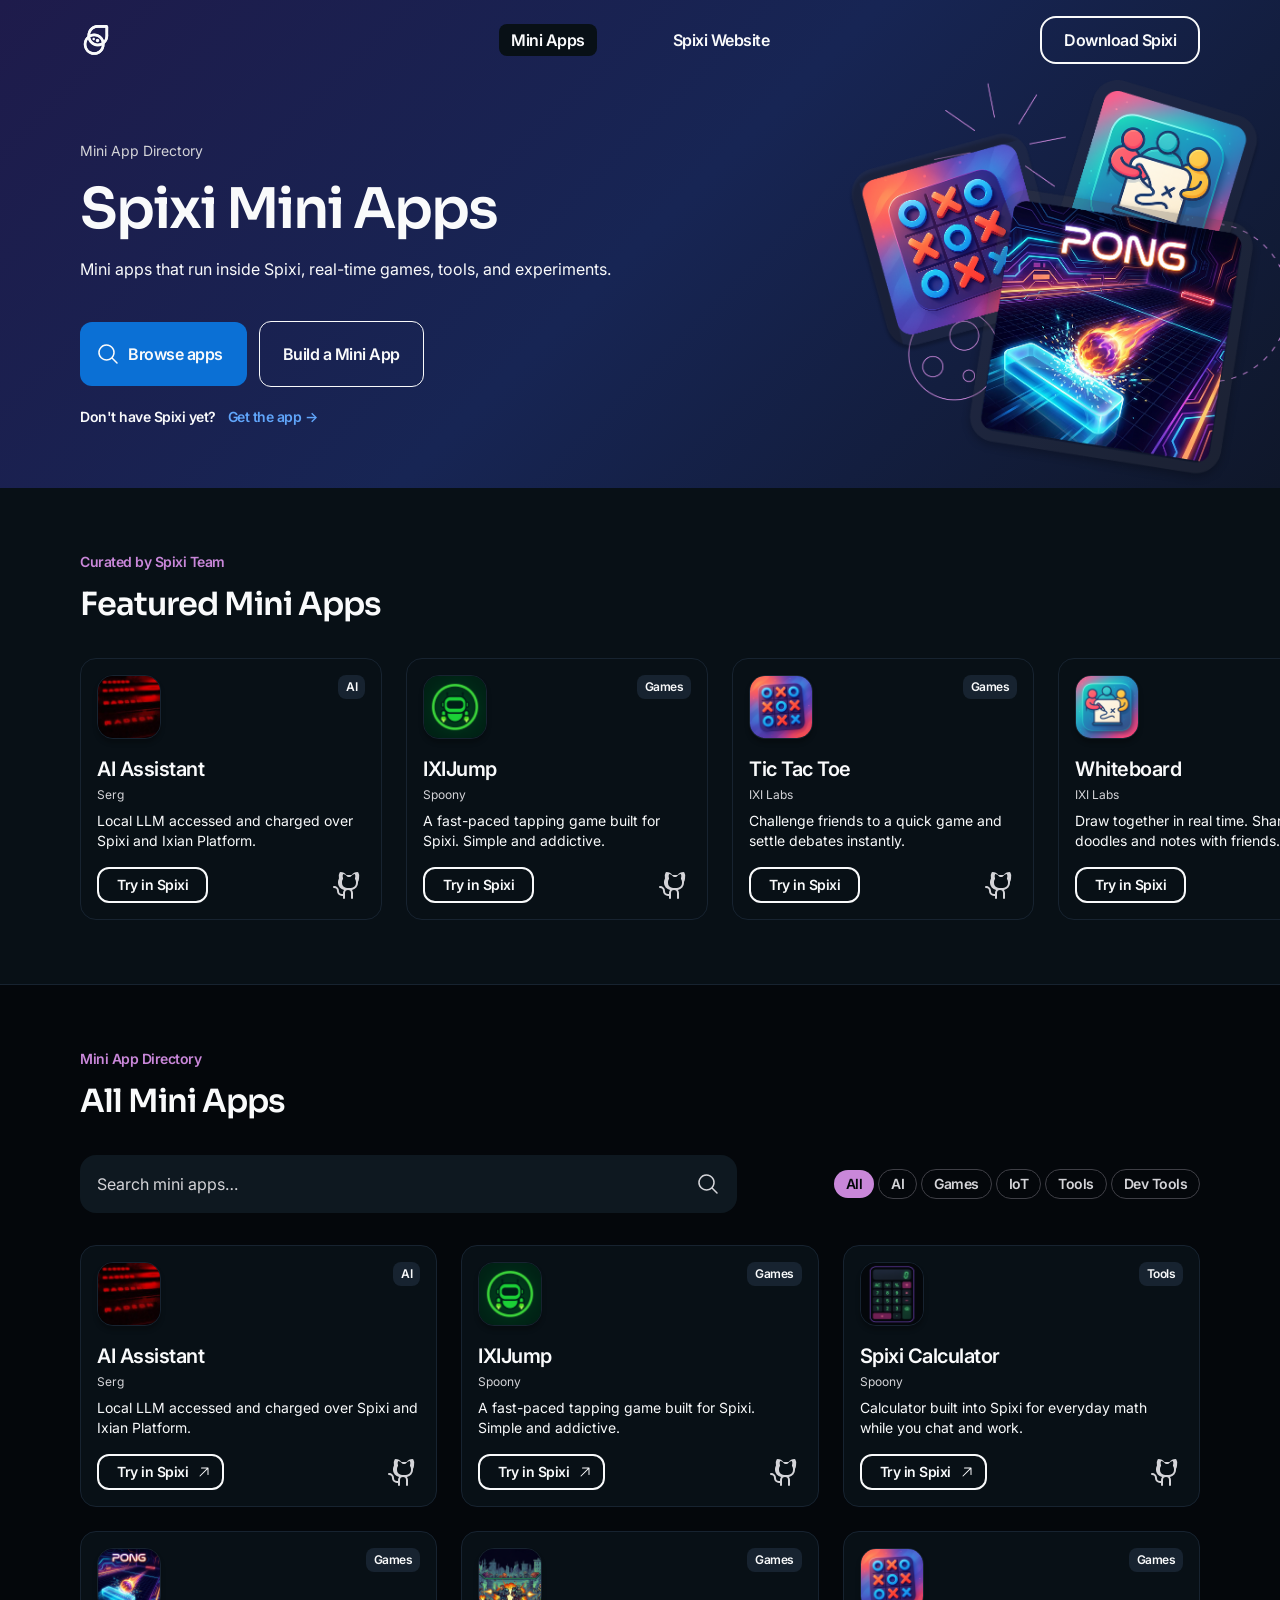
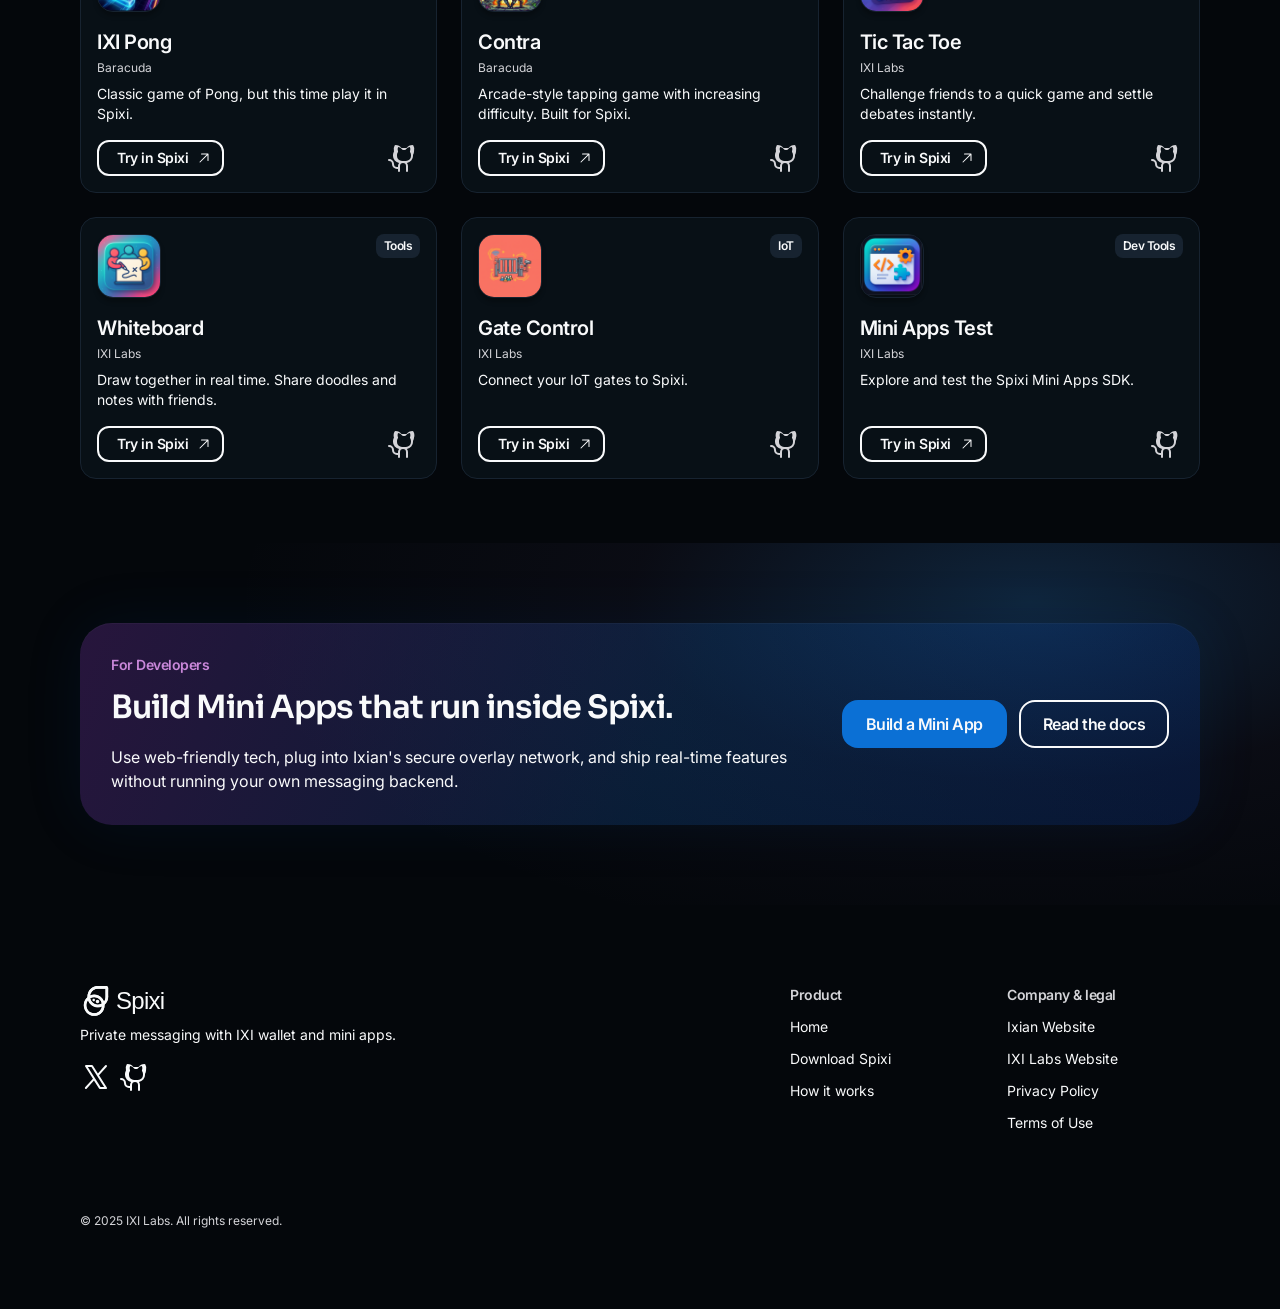
==== commit 2e3e3965: "update to page styles and modals" ====
--- a/index.html
+++ b/index.html
@@ -228,12 +228,24 @@
       </div>
       
       <div class="directory__filters" id="category-filters">
-        <button class="filter-btn filter-btn--active" data-category="All">All</button>
-        <button class="filter-btn" data-category="AI">AI</button>
-        <button class="filter-btn" data-category="Games">Games</button>
-        <button class="filter-btn" data-category="IoT">IoT</button>
-        <button class="filter-btn" data-category="Tools">Tools</button>
-        <button class="filter-btn" data-category="Dev Tools">Dev Tools</button>
+        <button class="chip chip--selected" data-category="All">
+          <span class="chip__text">All</span>
+        </button>
+        <button class="chip chip--default" data-category="AI">
+          <span class="chip__text">AI</span>
+        </button>
+        <button class="chip chip--default" data-category="Games">
+          <span class="chip__text">Games</span>
+        </button>
+        <button class="chip chip--default" data-category="IoT">
+          <span class="chip__text">IoT</span>
+        </button>
+        <button class="chip chip--default" data-category="Tools">
+          <span class="chip__text">Tools</span>
+        </button>
+        <button class="chip chip--default" data-category="Dev Tools">
+          <span class="chip__text">Dev Tools</span>
+        </button>
       </div>
     </div>
     
@@ -286,12 +298,12 @@
             <p class="footer__tagline">Private messaging with IXI wallet and mini apps.</p>
           </div>
           <div class="footer__socials">
-            <a href="https://twitter.com/IXIcash" class="footer__social-link" target="_blank" rel="noopener noreferrer" aria-label="Follow on X (Twitter)">
+            <a href="https://x.com/SpixiIm" class="footer__social-link" target="_blank" rel="noopener noreferrer" aria-label="Follow on X (Twitter)">
               <svg xmlns="http://www.w3.org/2000/svg" viewBox="0 0 256 256" fill="currentColor">
                 <path d="M214.75,211.71l-62.6-98.38,61.77-67.95a8,8,0,0,0-11.84-10.76L143.24,99.34,102.75,35.71A8,8,0,0,0,96,32H48a8,8,0,0,0-6.75,12.29l62.6,98.38L41.08,210.62a8,8,0,1,0,11.84,10.76l58.84-64.72,40.49,63.63A8,8,0,0,0,160,224h48a8,8,0,0,0,6.75-12.29ZM164.39,208,62.57,48h29L193.43,208Z"/>
               </svg>
             </a>
-            <a href="https://github.com/ProjectIxian" class="footer__social-link" target="_blank" rel="noopener noreferrer" aria-label="View on GitHub">
+            <a href="https://github.com/ixian-platform/Spixi" class="footer__social-link" target="_blank" rel="noopener noreferrer" aria-label="View on GitHub">
               <svg xmlns="http://www.w3.org/2000/svg" viewBox="0 0 256 256" fill="currentColor">
                 <path d="M208.31,75.68A59.78,59.78,0,0,0,202.93,28,8,8,0,0,0,196,24a59.75,59.75,0,0,0-48,24H108A59.75,59.75,0,0,0,60,24a8,8,0,0,0-6.93,4,59.78,59.78,0,0,0-5.38,47.68A58.14,58.14,0,0,0,40,104v8a56.06,56.06,0,0,0,48.44,55.47A39.8,39.8,0,0,0,80,192v8H72a24,24,0,0,1-24-24A40,40,0,0,0,8,136a8,8,0,0,0,0,16,24,24,0,0,1,24,24,40,40,0,0,0,40,40h8v16a8,8,0,0,0,16,0V192a24,24,0,0,1,48,0v40a8,8,0,0,0,16,0V192a39.8,39.8,0,0,0-8.44-24.53A56.06,56.06,0,0,0,200,112v-8A58.14,58.14,0,0,0,208.31,75.68ZM184,112a40,40,0,0,1-40,40H112a40,40,0,0,1-40-40v-8a41.74,41.74,0,0,1,6.9-22.48A8,8,0,0,0,80,73.55a43.81,43.81,0,0,1,.79-33.58,43.88,43.88,0,0,1,32.32,20.06A8,8,0,0,0,119.82,64h16.36a8,8,0,0,0,6.71-3.97,43.88,43.88,0,0,1,32.32-20.06A43.81,43.81,0,0,1,176,73.55a8,8,0,0,0,1.1,7.97A41.74,41.74,0,0,1,184,104Z"/>
               </svg>
@@ -305,12 +317,12 @@
             <h3 class="footer__nav-title">Product</h3>
             <a href="https://www.spixi.io" class="footer__nav-link">Home</a>
             <a href="https://www.spixi.io/download" class="footer__nav-link">Download Spixi</a>
-            <a href="https://www.spixi.io/#how-it-works" class="footer__nav-link">How it works</a>
+            <a href="https://www.spixi.io/howitworks" class="footer__nav-link">How it works</a>
           </div>
           <div class="footer__nav-column">
             <h3 class="footer__nav-title">Company & legal</h3>
             <a href="https://www.ixian.io" class="footer__nav-link" target="_blank" rel="noopener noreferrer">Ixian Website</a>
-            <a href="https://www.ixilabs.io" class="footer__nav-link" target="_blank" rel="noopener noreferrer">IXI Labs Website</a>
+            <a href="https://www.ixilabs.com" class="footer__nav-link" target="_blank" rel="noopener noreferrer">IXI Labs Website</a>
             <a href="https://www.spixi.io/privacy" class="footer__nav-link">Privacy Policy</a>
             <a href="https://www.spixi.io/terms" class="footer__nav-link">Terms of Use</a>
           </div>
@@ -320,6 +332,72 @@
       <p class="footer__copyright">© 2025 IXI Labs. All rights reserved.</p>
     </div>
   </footer>
+
+  <!-- Toast Notification -->
+  <div id="toast" class="toast">Copied to clipboard</div>
+
+  <!-- Modal Overlay -->
+  <div id="modal-overlay" class="modal-overlay" style="display: none;">
+    <div id="app-modal" class="modal modal--desktop">
+      <!-- App Details Header -->
+      <div class="modal__header">
+        <div class="modal__app-image">
+          <img id="modal-app-icon" src="" alt="App Icon">
+        </div>
+        <div class="modal__details">
+          <div class="modal__meta">
+            <div class="modal__title-row">
+              <h2 id="modal-app-title" class="modal__title">Title</h2>
+              <span id="modal-app-category" class="modal__badge">Category</span>
+            </div>
+            <p id="modal-app-publisher" class="modal__publisher">Publisher</p>
+          </div>
+          <p id="modal-app-description" class="modal__description">Description</p>
+        </div>
+      </div>
+
+      <!-- Content Section -->
+      <div class="modal__content">
+        <div class="modal__container">
+          <!-- Left Column - Manual Instructions -->
+          <div class="modal__left">
+            <h3 class="modal__section-title">Add Manually</h3>
+            <ol class="modal__instructions">
+              <li>Copy the App URL</li>
+              <li>In Spixi, go to Apps → + Add Mini App</li>
+              <li>Paste the link and tap Get from URL</li>
+            </ol>
+            <div class="modal__address-section">
+              <label class="modal__label">App URL</label>
+              <div class="modal__url-container">
+                <span id="modal-app-url" class="modal__url-text">URL-address</span>
+                <button id="copy-url-btn" class="modal__copy-btn" aria-label="Copy URL">
+                  <svg width="24" height="24" viewBox="0 0 24 24" fill="none">
+                    <path d="M8 4v12a2 2 0 0 0 2 2h8a2 2 0 0 0 2-2V7.242a2 2 0 0 0-.602-1.43L16.083 2.57A2 2 0 0 0 14.685 2H10a2 2 0 0 0-2 2Z" stroke="currentColor" stroke-width="2"/>
+                    <path d="M16 18v2a2 2 0 0 1-2 2H6a2 2 0 0 1-2-2V9a2 2 0 0 1 2-2h2" stroke="currentColor" stroke-width="2"/>
+                  </svg>
+                </button>
+              </div>
+            </div>
+          </div>
+
+          <!-- Right Column - QR Code -->
+          <div class="modal__right">
+            <div class="modal__qr-code">
+              <img id="modal-qr-code" src="" alt="QR Code">
+            </div>
+            <p class="modal__qr-title">Scan with Spixi</p>
+            <p class="modal__qr-note">*Open this mini app on another device.</p>
+          </div>
+        </div>
+      </div>
+
+      <!-- Close Button -->
+      <div class="modal__footer">
+        <button id="close-modal-btn" class="modal__close-btn">Close</button>
+      </div>
+    </div>
+  </div>
 
   <!-- Scripts -->
   <script src="js/app.js"></script>
--- a/assets/css/styles.css
+++ b/assets/css/styles.css
@@ -529,7 +529,7 @@
   display: inline-flex;
   align-items: center;
   padding: var(--spacing-xxs, 4px) var(--spacing-xs, 8px);
-  background-color: var(--color-surface-disabled, #3f3f46);
+  background-color: var(--color-surface-04, #172330);
   border-radius: var(--corner-radius-sm, 8px);
   font-family: var(--label-xs-font-family, 'Inter', sans-serif);
   font-size: var(--label-xs-font-size, 12px);
@@ -564,6 +564,576 @@
 .badge--error {
   background-color: var(--color-surface-error, #f87171);
   color: var(--color-text-inverse-01, #04070b);
+}
+
+
+/* ========================================
+   2. COMPONENTS - CHIPS
+   ======================================== */
+
+/**
+ * Chip Component
+ * States: default, selected
+ *
+ * Usage:
+ * <button class="chip chip--default">
+ *   <span class="chip__text">Label</span>
+ * </button>
+ */
+
+.chip {
+  display: inline-flex;
+  align-items: center;
+  justify-content: center;
+  padding: var(--spacing-xxs, 4px) var(--spacing-sm, 12px);
+  border-radius: var(--corner-radius-full, 800px);
+  overflow: hidden;
+  border: none;
+  background: none;
+  cursor: pointer;
+  transition: all var(--transition-fast, 150ms ease);
+}
+
+.chip--selected {
+  background-color: var(--color-surface-accent, #c987d9);
+}
+
+.chip--default {
+  border: 1px solid var(--color-border-default, #3f3f46);
+  background-color: transparent;
+}
+
+.chip__text {
+  font-family: var(--label-sm-font-family, 'Inter', sans-serif);
+  font-weight: var(--label-sm-font-weight, 600);
+  font-size: var(--label-sm-font-size, 14px);
+  line-height: var(--label-sm-line-height, 20px);
+  letter-spacing: -0.5px;
+  white-space: nowrap;
+  text-align: center;
+}
+
+.chip--selected .chip__text {
+  color: var(--color-text-inverse-01, #04070b);
+}
+
+.chip--default .chip__text {
+  color: var(--color-text-02, #d4d4d8);
+}
+
+/* Hover states */
+.chip--default:hover {
+  border-color: var(--color-border-hover, #52525b);
+  background-color: var(--color-surface-04, #172330);
+}
+
+.chip--selected:hover {
+  background-color: #b476c4;
+}
+
+/* Active/Focus states */
+.chip:focus-visible {
+  outline: 2px solid var(--color-surface-accent, #c987d9);
+  outline-offset: 2px;
+}
+
+
+/* ========================================
+   2. COMPONENTS - MODAL
+   ======================================== */
+
+/**
+ * Modal Component
+ * Variants: desktop (760px), mobile (328px)
+ *
+ * Usage:
+ * <div class="modal modal--desktop">...</div>
+ * <div class="modal modal--mobile">...</div>
+ */
+
+/* Base Modal Styles */
+.modal {
+  background-color: var(--color-surface-01, #04070b);
+  border-radius: var(--corner-radius-xxl, 32px);
+  border: 1px solid var(--color-outline-02, #172330);
+  display: flex;
+  flex-direction: column;
+  font-family: var(--body-md-font-family, 'Inter', sans-serif);
+}
+
+/* Desktop Modal */
+.modal--desktop {
+  width: 760px;
+  gap: var(--spacing-xl, 24px);
+}
+
+/* Mobile Modal */
+.modal--mobile {
+  width: 328px;
+}
+
+/* Header - Desktop */
+.modal__header {
+  display: flex;
+  align-items: center;
+  gap: var(--spacing-xl, 24px);
+  padding: var(--spacing-xl, 24px);
+  border-radius: var(--corner-radius-lg-plus, 20px) var(--corner-radius-lg-plus, 20px) 0 0;
+  background: var(--modal-header, linear-gradient(116deg, #7C2872 0%, #052E79 99.38%));
+}
+
+.modal__app-image {
+  width: 96px;
+  height: 96px;
+  border-radius: var(--corner-radius-lg, 16px);
+  box-shadow: 0 4px 4px 0 rgba(0, 0, 0, 0.25);
+  overflow: hidden;
+  flex-shrink: 0;
+}
+
+.modal__app-image--small {
+  width: 48px;
+  height: 48px;
+  border-radius: var(--corner-radius-sm, 8px);
+}
+
+.modal__app-image img {
+  width: 100%;
+  height: 100%;
+  object-fit: cover;
+}
+
+.modal__details {
+  display: flex;
+  flex-direction: column;
+  gap: var(--spacing-xs, 8px);
+  flex: 1;
+}
+
+.modal__meta {
+  display: flex;
+  flex-direction: column;
+  gap: var(--spacing-xxs, 4px);
+  width: 100%;
+}
+
+.modal__title-row {
+  display: flex;
+  gap: var(--spacing-sm, 12px);
+  align-items: center;
+}
+
+.modal__title {
+  font-family: var(--heading-sm-font-family, 'Sora', sans-serif);
+  font-size: var(--heading-sm-font-size, 20px);
+  font-weight: var(--heading-sm-font-weight, 600);
+  line-height: var(--heading-sm-line-height, 28px);
+  letter-spacing: -0.5px;
+  color: var(--color-text-01, #fafafa);
+  margin: 0;
+}
+
+.modal__title--small {
+  font-size: 18px;
+  line-height: 24px;
+}
+
+.modal__badge {
+  background-color: var(--color-surface-04, #172330);
+  padding: var(--spacing-xxs, 4px) var(--spacing-xs, 8px);
+  border-radius: var(--corner-radius-sm, 8px);
+  font-family: var(--label-xs-font-family, 'Inter', sans-serif);
+  font-size: var(--label-xs-font-size, 12px);
+  font-weight: var(--label-xs-font-weight, 600);
+  line-height: var(--label-xs-line-height, 16px);
+  letter-spacing: -0.5px;
+  color: var(--color-text-01, #f9fafb);
+  white-space: nowrap;
+}
+
+.modal__publisher {
+  font-size: 12px;
+  font-weight: 400;
+  line-height: 16px;
+  color: var(--color-text-02, #d4d4d8);
+  margin: 0;
+}
+
+.modal__description {
+  font-family: var(--body-sm-font-family, 'Inter', sans-serif);
+  font-size: var(--body-sm-font-size, 14px);
+  font-weight: var(--body-sm-font-weight, 400);
+  line-height: var(--body-sm-line-height, 20px);
+  color: var(--color-text-01, #fafafa);
+  margin: 0;
+  white-space: pre-wrap;
+}
+
+/* Content Section */
+.modal__content {
+  display: flex;
+  flex-direction: column;
+  padding: 0 var(--spacing-xl, 24px);
+}
+
+.modal__content--mobile {
+  padding: 0 var(--spacing-md, 16px);
+  width: 100%;
+}
+
+.modal__container {
+  display: flex;
+  gap: var(--spacing-xl, 24px);
+}
+
+.modal__single-column {
+  display: flex;
+  flex-direction: column;
+  gap: var(--spacing-xs, 8px);
+  width: 100%;
+}
+
+/* Left Column - Manual Instructions */
+.modal__left {
+  flex: 1;
+  display: flex;
+  flex-direction: column;
+  gap: var(--spacing-md, 16px);
+  padding: var(--spacing-md, 16px);
+  border-radius: var(--corner-radius-xl, 24px);
+}
+
+.modal__left--mobile {
+  padding: var(--spacing-md, 16px) 0;
+}
+
+.modal__section-title {
+  font-family: var(--label-md-font-family, 'Inter', sans-serif);
+  font-size: var(--label-md-font-size, 16px);
+  font-weight: var(--label-md-font-weight, 600);
+  line-height: var(--label-md-line-height, 24px);
+  letter-spacing: -0.5px;
+  color: var(--color-text-02, #d4d4d8);
+  margin: 0;
+}
+
+.modal__instructions {
+  font-family: var(--body-sm-font-family, 'Inter', sans-serif);
+  font-size: var(--body-sm-font-size, 14px);
+  font-weight: var(--body-sm-font-weight, 400);
+  line-height: var(--body-sm-line-height, 20px);
+  color: var(--color-text-01, #f9fafb);
+  margin: 0;
+  padding-left: 0;
+  list-style-position: inside;
+  counter-reset: instruction-counter;
+}
+
+.modal__instructions li {
+  margin-bottom: var(--spacing-xs, 8px);
+  counter-increment: instruction-counter;
+  display: flex;
+  gap: var(--spacing-xs, 8px);
+}
+
+.modal__instructions li:last-child {
+  margin-bottom: 0;
+}
+
+.modal__instructions li::before {
+  content: counter(instruction-counter) ".";
+  font-weight: 600;
+  flex-shrink: 0;
+}
+
+.modal__address-section {
+  display: flex;
+  flex-direction: column;
+  gap: var(--spacing-xs, 8px);
+}
+
+.modal__label {
+  font-family: var(--label-xs-font-family, 'Inter', sans-serif);
+  font-size: var(--label-xs-font-size, 12px);
+  font-weight: var(--label-xs-font-weight, 600);
+  line-height: var(--label-xs-line-height, 16px);
+  letter-spacing: -0.5px;
+  color: var(--color-text-01, #f9fafb);
+}
+
+.modal__url-container {
+  background-color: var(--color-surface-04, #172330);
+  display: flex;
+  align-items: center;
+  justify-content: space-between;
+  padding: var(--spacing-sm, 12px);
+  border-radius: var(--corner-radius-md, 12px);
+  cursor: pointer;
+  transition: background-color var(--transition-base, 200ms ease);
+}
+
+.modal__url-container:hover {
+  background-color: rgba(23, 35, 48, 0.8);
+}
+
+.modal__url-text {
+  flex: 1;
+  font-family: var(--body-sm-font-family, 'Inter', sans-serif);
+  font-size: var(--body-sm-font-size, 14px);
+  font-weight: var(--body-sm-font-weight, 400);
+  line-height: var(--body-sm-line-height, 20px);
+  color: var(--color-text-01, #f9fafb);
+  white-space: pre-wrap;
+}
+
+.modal__copy-btn {
+  width: 24px;
+  height: 24px;
+  background: none;
+  border: none;
+  cursor: pointer;
+  color: var(--color-text-01, #f9fafb);
+  padding: 0;
+  display: flex;
+  align-items: center;
+  justify-content: center;
+  transition: opacity var(--transition-base, 200ms ease);
+}
+
+.modal__copy-btn:hover {
+  opacity: 0.8;
+}
+
+/* Right Column - QR Code */
+.modal__right {
+  flex: 1;
+  background-color: var(--color-surface-03, #0e1820);
+  display: flex;
+  flex-direction: column;
+  gap: var(--spacing-md, 16px);
+  align-items: center;
+  justify-content: center;
+  padding: var(--spacing-md, 16px);
+  border-radius: var(--corner-radius-xl, 24px);
+}
+
+.modal__right--mobile {
+  width: 100%;
+}
+
+.modal__qr-code {
+  width: 166px;
+  height: 164px;
+}
+
+.modal__qr-code img {
+  width: 100%;
+  height: 100%;
+  display: block;
+}
+
+.modal__qr-title {
+  font-family: var(--label-sm-font-family, 'Inter', sans-serif);
+  font-size: var(--label-sm-font-size, 14px);
+  font-weight: var(--label-sm-font-weight, 600);
+  line-height: var(--label-sm-line-height, 20px);
+  letter-spacing: -0.5px;
+  color: var(--color-text-02, #d4d4d8);
+  margin: 0;
+}
+
+.modal__qr-note {
+  font-family: var(--body-xs-font-family, 'Inter', sans-serif);
+  font-size: var(--body-xs-font-size, 12px);
+  font-weight: var(--body-xs-font-weight, 400);
+  line-height: var(--body-xs-line-height, 16px);
+  color: var(--color-text-02, #d4d4d8);
+  text-align: center;
+  margin: 0;
+  white-space: pre-wrap;
+}
+
+/* Footer */
+.modal__footer {
+  display: flex;
+  flex-direction: column;
+  align-items: center;
+  justify-content: space-between;
+  padding: var(--spacing-md, 16px);
+  height: 80px;
+}
+
+.modal__close-btn {
+  border: 2px solid var(--color-surface-inverse-01, #f9fafb);
+  background-color: transparent;
+  display: flex;
+  align-items: center;
+  justify-content: center;
+  min-width: 128px;
+  padding: var(--spacing-sm, 12px) var(--spacing-md, 16px);
+  border-radius: var(--corner-radius-lg, 16px);
+  font-family: var(--label-md-font-family, 'Inter', sans-serif);
+  font-size: var(--label-md-font-size, 16px);
+  font-weight: var(--label-md-font-weight, 600);
+  line-height: var(--label-md-line-height, 24px);
+  letter-spacing: -0.5px;
+  color: var(--color-text-01, #f9fafb);
+  cursor: pointer;
+  transition: all var(--transition-base, 200ms ease);
+}
+
+.modal__close-btn--full {
+  width: 100%;
+}
+
+.modal__close-btn:hover {
+  background-color: rgba(249, 250, 251, 0.1);
+}
+
+.modal__close-btn:active {
+  transform: scale(0.98);
+}
+
+/* Modal Overlay */
+.modal-overlay {
+  position: fixed;
+  top: 0;
+  left: 0;
+  right: 0;
+  bottom: 0;
+  background-color: rgba(4, 7, 11, 0.9);
+  backdrop-filter: blur(8px);
+  display: flex;
+  align-items: center;
+  justify-content: center;
+  z-index: var(--z-index-modal, 500);
+  padding: var(--spacing-xl, 24px);
+  opacity: 0;
+  animation: fadeIn var(--transition-base, 200ms ease) forwards;
+}
+
+@keyframes fadeIn {
+  to {
+    opacity: 1;
+  }
+}
+
+.modal-overlay.modal-overlay--closing {
+  animation: fadeOut var(--transition-base, 200ms ease) forwards;
+}
+
+@keyframes fadeOut {
+  to {
+    opacity: 0;
+  }
+}
+
+/* Toast Notification */
+.toast {
+  position: fixed;
+  bottom: var(--spacing-xxl, 32px);
+  left: 50%;
+  transform: translateX(-50%) translateY(100px);
+  background-color: var(--color-surface-04, #172330);
+  border: 1px solid var(--color-outline-03, #3f3f46);
+  border-radius: var(--corner-radius-md, 12px);
+  padding: var(--spacing-sm, 12px) var(--spacing-lg, 20px);
+  font-family: var(--body-sm-font-family, 'Inter', sans-serif);
+  font-size: var(--body-sm-font-size, 14px);
+  font-weight: var(--body-sm-font-weight, 400);
+  line-height: var(--body-sm-line-height, 20px);
+  color: var(--color-text-01, #f9fafb);
+  z-index: calc(var(--z-index-modal, 500) + 1);
+  opacity: 0;
+  transition: all var(--transition-base, 200ms ease);
+  pointer-events: none;
+  white-space: nowrap;
+}
+
+.toast--show {
+  opacity: 1;
+  transform: translateX(-50%) translateY(0);
+  pointer-events: auto;
+}
+
+/* Responsive Modal Switching */
+@media (max-width: 768px) {
+  .modal-overlay {
+    padding: var(--spacing-3xl, 40px) var(--spacing-xl, 24px);
+  }
+
+  .modal--desktop {
+    width: 100%;
+    max-width: 480px;
+  }
+
+  .modal__header {
+    padding: var(--spacing-md, 16px);
+    gap: var(--spacing-lg, 20px);
+    flex-wrap: wrap;
+    align-items: flex-start;
+  }
+
+  .modal__app-image {
+    width: 48px;
+    height: 48px;
+    border-radius: var(--corner-radius-sm, 8px);
+  }
+
+  .modal__details {
+    flex: 1;
+    min-width: 0;
+  }
+
+  .modal__meta {
+    width: 100%;
+  }
+
+  .modal__title {
+    font-size: 18px;
+    line-height: 24px;
+  }
+
+  .modal__description {
+    width: 100%;
+    order: 1;
+  }
+
+  .modal__content {
+    padding: 0 var(--spacing-md, 16px);
+  }
+
+  .modal__container {
+    flex-direction: column;
+    gap: var(--spacing-md, 16px);
+  }
+
+  .modal__left {
+    padding: var(--spacing-md, 16px) 0;
+  }
+
+  .modal__right {
+    width: 100%;
+    flex-direction: column-reverse;
+  }
+
+  .modal__qr-title {
+    order: -1;
+  }
+
+  .modal__footer {
+    padding: var(--spacing-md, 16px);
+  }
+
+  .modal__close-btn {
+    width: 100%;
+  }
+}
+
+@media (max-width: 425px) {
+  .modal-overlay {
+    padding: var(--spacing-xl, 24px);
+  }
 }
 
 
@@ -609,7 +1179,7 @@
   width: 64px;
   height: 64px;
   border-radius: var(--corner-radius-lg, 16px);
-  border: 1px solid var(--color-outline-03, #3f3f46);
+  border: 1px solid var(--color-outline-02, #172330);
   box-shadow: 0px 4px 4px 0px rgba(0, 0, 0, 0.25);
   object-fit: cover;
   flex-shrink: 0;
@@ -933,7 +1503,8 @@
 .hero__buttons {
   display: flex;
   gap: var(--spacing-sm, 12px);
-  align-items: stretch;
+  align-items: center;
+  flex-wrap: nowrap;
 }
 
 /* Hero Sub-CTA (Don't have Spixi yet?) */
@@ -998,10 +1569,11 @@
   flex-direction: column;
   align-items: center;
   gap: var(--spacing-xxl, 32px);
-  padding: var(--spacing-super, 64px) var(--spacing-super-lg, 80px);
+  padding: var(--spacing-super, 64px) 0;
   background-color: var(--color-surface-02, #081016);
   border-bottom: 1px solid var(--color-outline-02, #172330);
   width: 100%;
+  overflow: hidden;
 }
 
 .featured__header {
@@ -1010,7 +1582,8 @@
   gap: 2px;
   align-items: flex-start;
   width: 100%;
-  max-width: 1280px;
+  max-width: calc(1280px + (var(--spacing-super-lg, 80px) * 2));
+  padding: 0 var(--spacing-super-lg, 80px);
 }
 
 .featured__overline {
@@ -1038,12 +1611,24 @@
   display: flex;
   gap: var(--spacing-xl, 24px);
   width: 100%;
-  max-width: 1280px;
+  max-width: calc(1280px + (var(--spacing-super-lg, 80px) * 2));
+  overflow-x: auto;
+  overflow-y: hidden;
+  -webkit-overflow-scrolling: touch;
+  scrollbar-width: none;
+  padding: 0 var(--spacing-super-lg, 80px);
+  padding-bottom: var(--spacing-xs, 8px);
+  margin-bottom: calc(-1 * var(--spacing-xs, 8px));
+}
+
+.featured__carousel::-webkit-scrollbar {
+  display: none;
 }
 
 .featured__carousel .app-card {
-  flex: 1;
-  min-width: 0;
+  flex: 0 0 auto;
+  min-width: 280px;
+  max-width: calc((1280px - (var(--spacing-xl, 24px) * 3)) / 4);
 }
 
 
@@ -1109,6 +1694,7 @@
   display: flex;
   align-items: center;
   justify-content: space-between;
+  gap: var(--spacing-md, 16px);
   width: 100%;
   max-width: 1280px;
 }
@@ -1210,6 +1796,47 @@
   gap: var(--spacing-xl, 24px);
   width: 100%;
   max-width: 1280px;
+  min-height: 400px;
+}
+
+/* Empty State */
+.empty-state {
+  grid-column: 1 / -1;
+  display: flex;
+  flex-direction: column;
+  align-items: center;
+  justify-content: center;
+  gap: var(--spacing-md, 16px);
+  padding: var(--spacing-super, 64px) var(--spacing-xl, 24px);
+  min-height: 400px;
+}
+
+.empty-state__icon {
+  width: 64px;
+  height: 64px;
+  color: var(--color-icon-03, #52525b);
+  margin-bottom: var(--spacing-xs, 8px);
+}
+
+.empty-state__title {
+  font-family: var(--heading-sm-font-family, 'Sora', sans-serif);
+  font-size: var(--heading-sm-font-size, 20px);
+  font-weight: var(--heading-sm-font-weight, 600);
+  line-height: var(--heading-sm-line-height, 28px);
+  letter-spacing: -0.5px;
+  color: var(--color-text-01, #f9fafb);
+  margin: 0;
+}
+
+.empty-state__description {
+  font-family: var(--body-md-font-family, 'Inter', sans-serif);
+  font-size: var(--body-md-font-size, 16px);
+  font-weight: var(--body-md-font-weight, 400);
+  line-height: var(--body-md-line-height, 24px);
+  color: var(--color-text-02, #d4d4d8);
+  margin: 0;
+  text-align: center;
+  max-width: 400px;
 }
 
 /* Load More Button */
@@ -1368,7 +1995,7 @@
   display: flex;
   flex-direction: column;
   align-items: center;
-  padding: var(--spacing-super-lg, 80px) 0;
+  padding: var(--spacing-super-lg, 80px) var(--spacing-super-lg, 80px);
   background-color: var(--color-surface-01, #04070b);
   width: 100%;
 }
@@ -1385,6 +2012,7 @@
   display: flex;
   align-items: flex-start;
   justify-content: space-between;
+  gap: var(--spacing-super, 64px);
   width: 100%;
 }
 
@@ -1577,10 +2205,51 @@
     gap: var(--spacing-xl, 24px);
   }
   
-  .app-grid {
+  .app-grid,
+  .directory__grid {
     grid-template-columns: repeat(2, 1fr);
   }
-  
+
+  /* Section padding adjustments */
+  .directory,
+  .footer,
+  .dev-cta {
+    padding-left: var(--spacing-xl, 24px);
+    padding-right: var(--spacing-xl, 24px);
+  }
+
+  .featured__header,
+  .featured__carousel {
+    padding-left: var(--spacing-xl, 24px);
+    padding-right: var(--spacing-xl, 24px);
+  }
+
+  /* Dev CTA tablet layout - stack content and buttons */
+  .dev-cta__band {
+    flex-direction: column;
+    align-items: flex-start;
+    gap: var(--spacing-xl, 24px);
+  }
+
+  .dev-cta__buttons {
+    justify-content: flex-start;
+  }
+
+  /* Directory tablet adjustments - stack search and filters */
+  .directory__controls {
+    flex-direction: column;
+    align-items: stretch;
+    gap: var(--spacing-md, 16px);
+  }
+
+  .directory__search {
+    width: 100%;
+  }
+
+  .directory__filters {
+    flex-wrap: wrap;
+  }
+
   /* Hero tablet adjustments */
   .hero__content {
     gap: 60px;
@@ -1598,6 +2267,23 @@
   }
 }
 
+/* ========================================
+   6. RESPONSIVE - MEDIUM TABLET (max-width: 900px)
+   ======================================== */
+
+@media (max-width: 900px) {
+  /* Reduce hero image further when buttons might wrap */
+  .hero__image {
+    width: 300px;
+    height: 278px;
+  }
+
+  .hero__text {
+    flex: 1;
+    min-width: 0;
+  }
+}
+
 
 /* ========================================
    6. RESPONSIVE - MOBILE (max-width: 768px)
@@ -1610,7 +2296,7 @@
   
   /* ----- Mobile Navbar ----- */
   .navbar {
-    padding: var(--spacing-xs, 8px) var(--spacing-md, 16px);
+    padding: var(--spacing-md, 16px) var(--spacing-md, 16px) var(--spacing-xs, 8px);
   }
   
   .navbar__logo {
@@ -1626,9 +2312,9 @@
     gap: var(--spacing-lg, 20px);
   }
   
-  /* Show hamburger menu button on mobile */
+  /* Hide hamburger menu button on mobile */
   .navbar__menu-btn {
-    display: flex;
+    display: none;
   }
   
   /* Use smaller button on mobile */
@@ -1639,7 +2325,41 @@
     line-height: var(--label-sm-line-height, 20px);
     white-space: nowrap;
   }
-  
+
+  /* ----- Mobile Section Padding ----- */
+  .directory,
+  .footer,
+  .dev-cta {
+    padding-left: var(--spacing-md, 16px);
+    padding-right: var(--spacing-md, 16px);
+  }
+
+  .featured__header,
+  .featured__carousel {
+    padding-left: var(--spacing-md, 16px);
+    padding-right: var(--spacing-md, 16px);
+  }
+
+  /* ----- Mobile Directory ----- */
+  .directory__controls {
+    flex-direction: column;
+    gap: var(--spacing-md, 16px);
+  }
+
+  .directory__search {
+    width: 100%;
+  }
+
+  .directory__filters {
+    flex-wrap: wrap;
+    gap: var(--spacing-xs, 8px);
+  }
+
+  .app-grid,
+  .directory__grid {
+    grid-template-columns: 1fr;
+  }
+
   /* ----- Mobile Hero ----- */
   .hero__content {
     flex-direction: column;
@@ -1669,12 +2389,12 @@
     max-width: none;
     align-items: center;
   }
-  
+
   .hero__buttons {
     flex-direction: column;
     width: 100%;
   }
-  
+
   .hero__buttons .btn {
     width: 100%;
     justify-content: center;
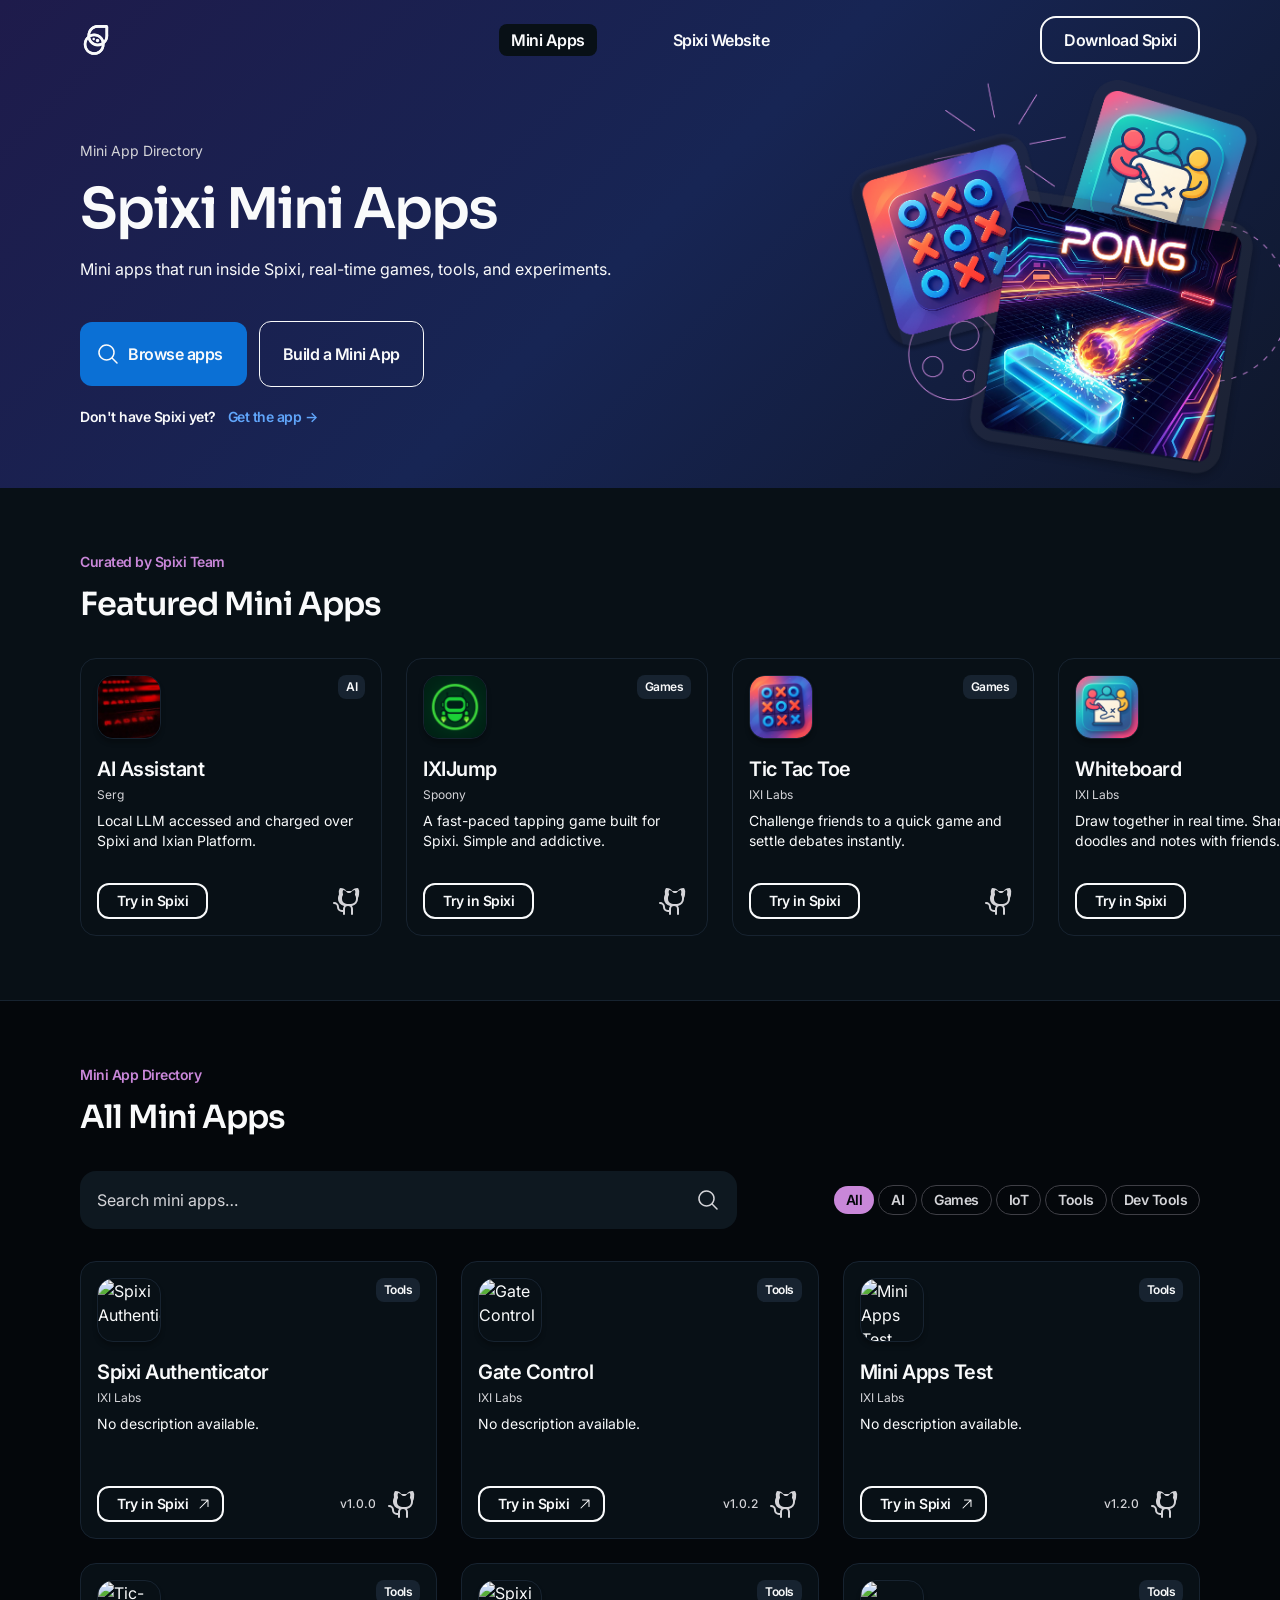
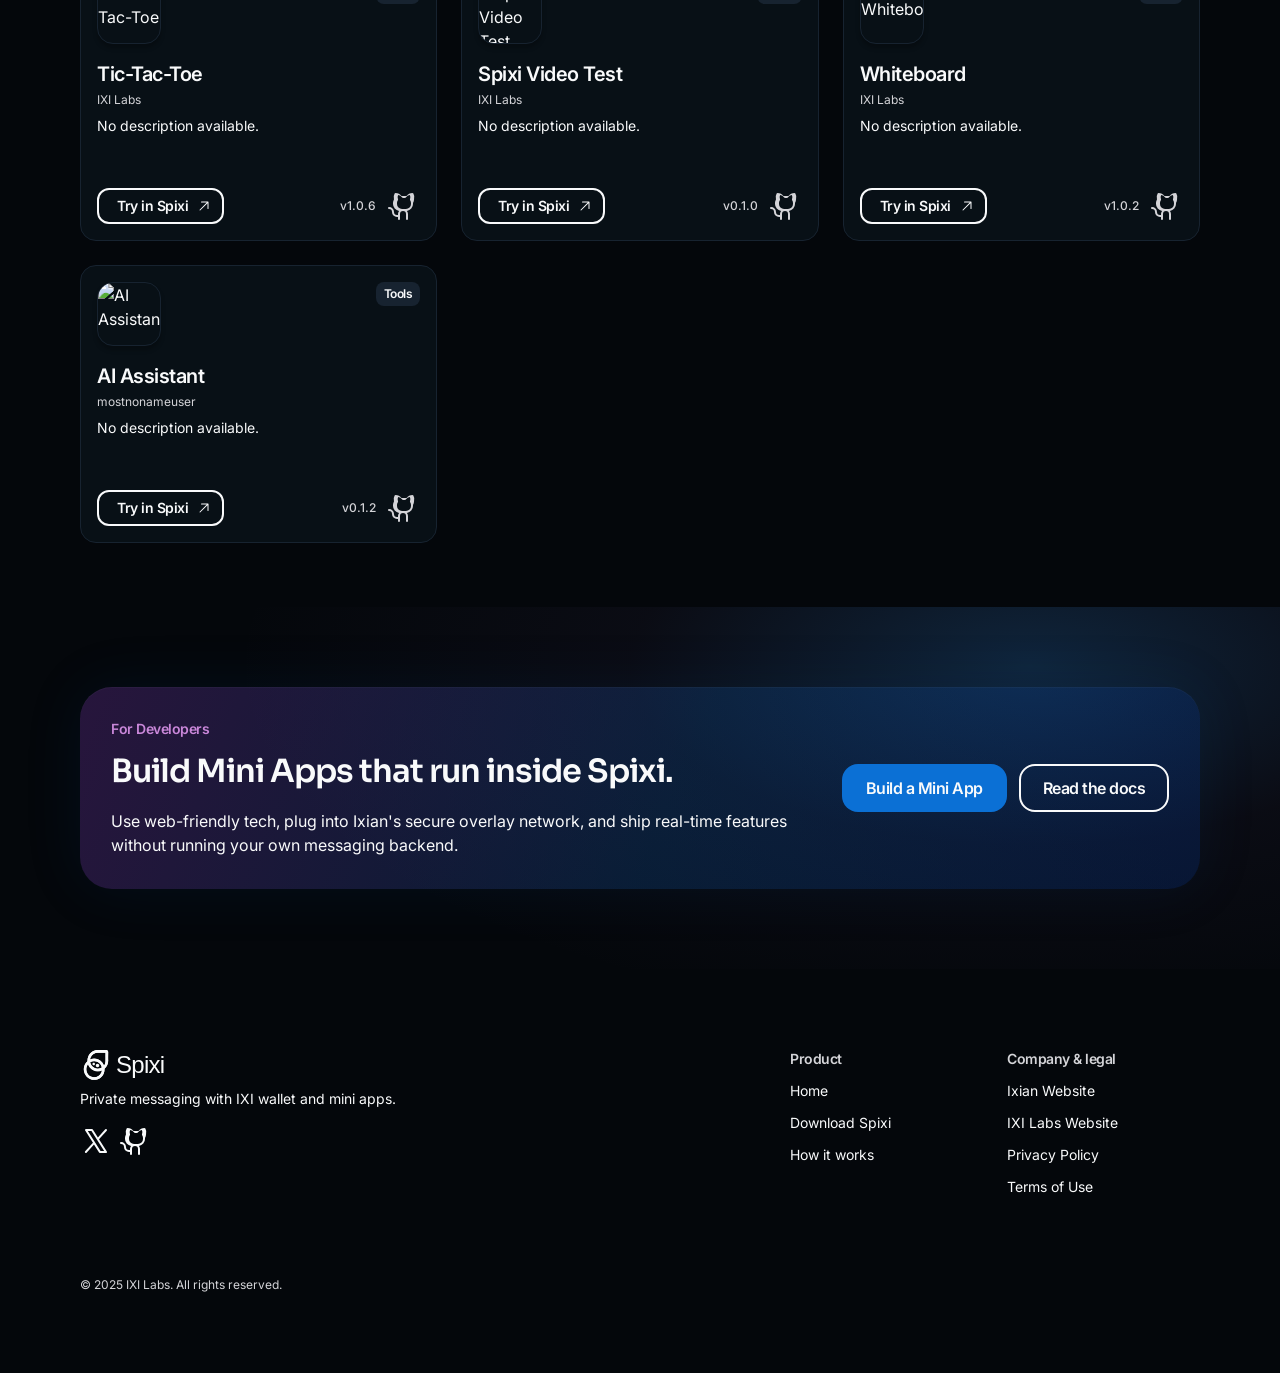
==== commit 23d2c99c: "Update apps.json with remote data, add version to UI, and implement QR codes" ====
--- a/index.html
+++ b/index.html
@@ -1,23 +1,27 @@
 <!DOCTYPE html>
 <html lang="en">
+
 <head>
   <meta charset="UTF-8">
   <meta name="viewport" content="width=device-width, initial-scale=1.0">
   <title>Spixi Mini Apps</title>
-  <meta name="description" content="Discover mini apps that run inside Spixi - real-time games, tools, and experiments.">
-  
+  <meta name="description"
+    content="Discover mini apps that run inside Spixi - real-time games, tools, and experiments.">
+
   <!-- Favicon -->
   <link rel="icon" type="image/svg+xml" href="assets/icons/spixi-logo.svg">
-  
+
   <!-- Google Fonts -->
   <link rel="preconnect" href="https://fonts.googleapis.com">
   <link rel="preconnect" href="https://fonts.gstatic.com" crossorigin>
-  <link href="https://fonts.googleapis.com/css2?family=Inter:wght@400;500;600&family=Sora:wght@500;600&display=swap" rel="stylesheet">
-  
+  <link href="https://fonts.googleapis.com/css2?family=Inter:wght@400;500;600&family=Sora:wght@500;600&display=swap"
+    rel="stylesheet">
+
   <!-- Stylesheets -->
   <link rel="stylesheet" href="assets/css/variables.css">
   <link rel="stylesheet" href="assets/css/styles.css">
 </head>
+
 <body>
   <!-- ==================== HERO SECTION ==================== -->
   <section class="hero">
@@ -28,26 +32,27 @@
           <img src="assets/icons/spixi-logo.svg" alt="Spixi" width="32" height="32">
         </a>
       </div>
-      
+
       <div class="navbar__nav">
         <a href="#" class="navbar__link navbar__link--active">Mini Apps</a>
         <a href="https://www.spixi.io" class="navbar__link">Spixi Website</a>
       </div>
-      
+
       <div class="navbar__actions">
         <a href="https://www.spixi.io/download" class="btn btn-md btn-outlined">
           <span class="btn__label">Download Spixi</span>
         </a>
-        
+
         <!-- Mobile hamburger menu button -->
         <button class="navbar__menu-btn" aria-label="Open menu">
           <svg xmlns="http://www.w3.org/2000/svg" width="24" height="24" viewBox="0 0 256 256" fill="currentColor">
-            <path d="M224,128a8,8,0,0,1-8,8H40a8,8,0,0,1,0-16H216A8,8,0,0,1,224,128ZM40,72H216a8,8,0,0,0,0-16H40a8,8,0,0,0,0,16ZM216,184H40a8,8,0,0,0,0,16H216a8,8,0,0,0,0-16Z"/>
+            <path
+              d="M224,128a8,8,0,0,1-8,8H40a8,8,0,0,1,0-16H216A8,8,0,0,1,224,128ZM40,72H216a8,8,0,0,0,0-16H40a8,8,0,0,0,0,16ZM216,184H40a8,8,0,0,0,0,16H216a8,8,0,0,0,0-16Z" />
           </svg>
         </button>
       </div>
     </nav>
-    
+
     <!-- Hero Content -->
     <div class="hero__content">
       <div class="hero__text">
@@ -56,31 +61,33 @@
           <h1 class="hero__title">Spixi Mini Apps</h1>
           <p class="hero__description">Mini apps that run inside Spixi, real-time games, tools, and experiments.</p>
         </div>
-        
+
         <div class="hero__cta">
           <div class="hero__buttons">
             <a href="#apps" class="btn btn-lg btn-primary">
               <span class="btn__icon btn__icon--leading">
                 <!-- Magnifying Glass Icon -->
-                <svg xmlns="http://www.w3.org/2000/svg" width="24" height="24" viewBox="0 0 256 256" fill="currentColor">
-                  <path d="M229.66,218.34l-50.07-50.06a88.11,88.11,0,1,0-11.31,11.31l50.06,50.07a8,8,0,0,0,11.32-11.32ZM40,112a72,72,0,1,1,72,72A72.08,72.08,0,0,1,40,112Z"/>
+                <svg xmlns="http://www.w3.org/2000/svg" width="24" height="24" viewBox="0 0 256 256"
+                  fill="currentColor">
+                  <path
+                    d="M229.66,218.34l-50.07-50.06a88.11,88.11,0,1,0-11.31,11.31l50.06,50.07a8,8,0,0,0,11.32-11.32ZM40,112a72,72,0,1,1,72,72A72.08,72.08,0,0,1,40,112Z" />
                 </svg>
               </span>
               <span class="btn__label">Browse apps</span>
             </a>
-            
+
             <a href="#" class="btn btn-lg btn-outlined">
               <span class="btn__label">Build a Mini App</span>
             </a>
           </div>
-          
+
           <div class="hero__sub-cta">
             <span class="hero__sub-cta-text">Don't have Spixi yet?</span>
             <a href="https://www.spixi.io/download" class="hero__sub-cta-link">Get the app →</a>
           </div>
         </div>
       </div>
-      
+
       <div class="hero__image">
         <img src="assets/images/hero-apps.png" alt="Spixi Mini Apps showcase">
       </div>
@@ -93,7 +100,7 @@
       <p class="featured__overline">Curated by Spixi Team</p>
       <h2 class="featured__title">Featured Mini Apps</h2>
     </div>
-    
+
     <div class="featured__carousel">
       <!-- App Card 1: AI Assistant -->
       <article class="app-card">
@@ -116,7 +123,8 @@
           </a>
           <a href="#" class="app-card__github" target="_blank" rel="noopener noreferrer" aria-label="View on GitHub">
             <svg xmlns="http://www.w3.org/2000/svg" width="32" height="32" viewBox="0 0 256 256" fill="currentColor">
-              <path d="M208.31,75.68A59.78,59.78,0,0,0,202.93,28,8,8,0,0,0,196,24a59.75,59.75,0,0,0-48,24H108A59.75,59.75,0,0,0,60,24a8,8,0,0,0-6.93,4,59.78,59.78,0,0,0-5.38,47.68A58.14,58.14,0,0,0,40,104v8a56.06,56.06,0,0,0,48.44,55.47A39.8,39.8,0,0,0,80,192v8H72a24,24,0,0,1-24-24A40,40,0,0,0,8,136a8,8,0,0,0,0,16,24,24,0,0,1,24,24,40,40,0,0,0,40,40h8v16a8,8,0,0,0,16,0V192a24,24,0,0,1,48,0v40a8,8,0,0,0,16,0V192a39.8,39.8,0,0,0-8.44-24.53A56.06,56.06,0,0,0,200,112v-8A58.14,58.14,0,0,0,208.31,75.68ZM184,112a40,40,0,0,1-40,40H112a40,40,0,0,1-40-40v-8a41.74,41.74,0,0,1,6.9-22.48A8,8,0,0,0,80,73.55a43.81,43.81,0,0,1,.79-33.58,43.88,43.88,0,0,1,32.32,20.06A8,8,0,0,0,119.82,64h16.36a8,8,0,0,0,6.71-3.97,43.88,43.88,0,0,1,32.32-20.06A43.81,43.81,0,0,1,176,73.55a8,8,0,0,0,1.1,7.97A41.74,41.74,0,0,1,184,104Z"/>
+              <path
+                d="M208.31,75.68A59.78,59.78,0,0,0,202.93,28,8,8,0,0,0,196,24a59.75,59.75,0,0,0-48,24H108A59.75,59.75,0,0,0,60,24a8,8,0,0,0-6.93,4,59.78,59.78,0,0,0-5.38,47.68A58.14,58.14,0,0,0,40,104v8a56.06,56.06,0,0,0,48.44,55.47A39.8,39.8,0,0,0,80,192v8H72a24,24,0,0,1-24-24A40,40,0,0,0,8,136a8,8,0,0,0,0,16,24,24,0,0,1,24,24,40,40,0,0,0,40,40h8v16a8,8,0,0,0,16,0V192a24,24,0,0,1,48,0v40a8,8,0,0,0,16,0V192a39.8,39.8,0,0,0-8.44-24.53A56.06,56.06,0,0,0,200,112v-8A58.14,58.14,0,0,0,208.31,75.68ZM184,112a40,40,0,0,1-40,40H112a40,40,0,0,1-40-40v-8a41.74,41.74,0,0,1,6.9-22.48A8,8,0,0,0,80,73.55a43.81,43.81,0,0,1,.79-33.58,43.88,43.88,0,0,1,32.32,20.06A8,8,0,0,0,119.82,64h16.36a8,8,0,0,0,6.71-3.97,43.88,43.88,0,0,1,32.32-20.06A43.81,43.81,0,0,1,176,73.55a8,8,0,0,0,1.1,7.97A41.74,41.74,0,0,1,184,104Z" />
             </svg>
           </a>
         </div>
@@ -143,7 +151,8 @@
           </a>
           <a href="#" class="app-card__github" target="_blank" rel="noopener noreferrer" aria-label="View on GitHub">
             <svg xmlns="http://www.w3.org/2000/svg" width="32" height="32" viewBox="0 0 256 256" fill="currentColor">
-              <path d="M208.31,75.68A59.78,59.78,0,0,0,202.93,28,8,8,0,0,0,196,24a59.75,59.75,0,0,0-48,24H108A59.75,59.75,0,0,0,60,24a8,8,0,0,0-6.93,4,59.78,59.78,0,0,0-5.38,47.68A58.14,58.14,0,0,0,40,104v8a56.06,56.06,0,0,0,48.44,55.47A39.8,39.8,0,0,0,80,192v8H72a24,24,0,0,1-24-24A40,40,0,0,0,8,136a8,8,0,0,0,0,16,24,24,0,0,1,24,24,40,40,0,0,0,40,40h8v16a8,8,0,0,0,16,0V192a24,24,0,0,1,48,0v40a8,8,0,0,0,16,0V192a39.8,39.8,0,0,0-8.44-24.53A56.06,56.06,0,0,0,200,112v-8A58.14,58.14,0,0,0,208.31,75.68ZM184,112a40,40,0,0,1-40,40H112a40,40,0,0,1-40-40v-8a41.74,41.74,0,0,1,6.9-22.48A8,8,0,0,0,80,73.55a43.81,43.81,0,0,1,.79-33.58,43.88,43.88,0,0,1,32.32,20.06A8,8,0,0,0,119.82,64h16.36a8,8,0,0,0,6.71-3.97,43.88,43.88,0,0,1,32.32-20.06A43.81,43.81,0,0,1,176,73.55a8,8,0,0,0,1.1,7.97A41.74,41.74,0,0,1,184,104Z"/>
+              <path
+                d="M208.31,75.68A59.78,59.78,0,0,0,202.93,28,8,8,0,0,0,196,24a59.75,59.75,0,0,0-48,24H108A59.75,59.75,0,0,0,60,24a8,8,0,0,0-6.93,4,59.78,59.78,0,0,0-5.38,47.68A58.14,58.14,0,0,0,40,104v8a56.06,56.06,0,0,0,48.44,55.47A39.8,39.8,0,0,0,80,192v8H72a24,24,0,0,1-24-24A40,40,0,0,0,8,136a8,8,0,0,0,0,16,24,24,0,0,1,24,24,40,40,0,0,0,40,40h8v16a8,8,0,0,0,16,0V192a24,24,0,0,1,48,0v40a8,8,0,0,0,16,0V192a39.8,39.8,0,0,0-8.44-24.53A56.06,56.06,0,0,0,200,112v-8A58.14,58.14,0,0,0,208.31,75.68ZM184,112a40,40,0,0,1-40,40H112a40,40,0,0,1-40-40v-8a41.74,41.74,0,0,1,6.9-22.48A8,8,0,0,0,80,73.55a43.81,43.81,0,0,1,.79-33.58,43.88,43.88,0,0,1,32.32,20.06A8,8,0,0,0,119.82,64h16.36a8,8,0,0,0,6.71-3.97,43.88,43.88,0,0,1,32.32-20.06A43.81,43.81,0,0,1,176,73.55a8,8,0,0,0,1.1,7.97A41.74,41.74,0,0,1,184,104Z" />
             </svg>
           </a>
         </div>
@@ -170,7 +179,8 @@
           </a>
           <a href="#" class="app-card__github" target="_blank" rel="noopener noreferrer" aria-label="View on GitHub">
             <svg xmlns="http://www.w3.org/2000/svg" width="32" height="32" viewBox="0 0 256 256" fill="currentColor">
-              <path d="M208.31,75.68A59.78,59.78,0,0,0,202.93,28,8,8,0,0,0,196,24a59.75,59.75,0,0,0-48,24H108A59.75,59.75,0,0,0,60,24a8,8,0,0,0-6.93,4,59.78,59.78,0,0,0-5.38,47.68A58.14,58.14,0,0,0,40,104v8a56.06,56.06,0,0,0,48.44,55.47A39.8,39.8,0,0,0,80,192v8H72a24,24,0,0,1-24-24A40,40,0,0,0,8,136a8,8,0,0,0,0,16,24,24,0,0,1,24,24,40,40,0,0,0,40,40h8v16a8,8,0,0,0,16,0V192a24,24,0,0,1,48,0v40a8,8,0,0,0,16,0V192a39.8,39.8,0,0,0-8.44-24.53A56.06,56.06,0,0,0,200,112v-8A58.14,58.14,0,0,0,208.31,75.68ZM184,112a40,40,0,0,1-40,40H112a40,40,0,0,1-40-40v-8a41.74,41.74,0,0,1,6.9-22.48A8,8,0,0,0,80,73.55a43.81,43.81,0,0,1,.79-33.58,43.88,43.88,0,0,1,32.32,20.06A8,8,0,0,0,119.82,64h16.36a8,8,0,0,0,6.71-3.97,43.88,43.88,0,0,1,32.32-20.06A43.81,43.81,0,0,1,176,73.55a8,8,0,0,0,1.1,7.97A41.74,41.74,0,0,1,184,104Z"/>
+              <path
+                d="M208.31,75.68A59.78,59.78,0,0,0,202.93,28,8,8,0,0,0,196,24a59.75,59.75,0,0,0-48,24H108A59.75,59.75,0,0,0,60,24a8,8,0,0,0-6.93,4,59.78,59.78,0,0,0-5.38,47.68A58.14,58.14,0,0,0,40,104v8a56.06,56.06,0,0,0,48.44,55.47A39.8,39.8,0,0,0,80,192v8H72a24,24,0,0,1-24-24A40,40,0,0,0,8,136a8,8,0,0,0,0,16,24,24,0,0,1,24,24,40,40,0,0,0,40,40h8v16a8,8,0,0,0,16,0V192a24,24,0,0,1,48,0v40a8,8,0,0,0,16,0V192a39.8,39.8,0,0,0-8.44-24.53A56.06,56.06,0,0,0,200,112v-8A58.14,58.14,0,0,0,208.31,75.68ZM184,112a40,40,0,0,1-40,40H112a40,40,0,0,1-40-40v-8a41.74,41.74,0,0,1,6.9-22.48A8,8,0,0,0,80,73.55a43.81,43.81,0,0,1,.79-33.58,43.88,43.88,0,0,1,32.32,20.06A8,8,0,0,0,119.82,64h16.36a8,8,0,0,0,6.71-3.97,43.88,43.88,0,0,1,32.32-20.06A43.81,43.81,0,0,1,176,73.55a8,8,0,0,0,1.1,7.97A41.74,41.74,0,0,1,184,104Z" />
             </svg>
           </a>
         </div>
@@ -197,36 +207,33 @@
           </a>
           <a href="#" class="app-card__github" target="_blank" rel="noopener noreferrer" aria-label="View on GitHub">
             <svg xmlns="http://www.w3.org/2000/svg" width="32" height="32" viewBox="0 0 256 256" fill="currentColor">
-              <path d="M208.31,75.68A59.78,59.78,0,0,0,202.93,28,8,8,0,0,0,196,24a59.75,59.75,0,0,0-48,24H108A59.75,59.75,0,0,0,60,24a8,8,0,0,0-6.93,4,59.78,59.78,0,0,0-5.38,47.68A58.14,58.14,0,0,0,40,104v8a56.06,56.06,0,0,0,48.44,55.47A39.8,39.8,0,0,0,80,192v8H72a24,24,0,0,1-24-24A40,40,0,0,0,8,136a8,8,0,0,0,0,16,24,24,0,0,1,24,24,40,40,0,0,0,40,40h8v16a8,8,0,0,0,16,0V192a24,24,0,0,1,48,0v40a8,8,0,0,0,16,0V192a39.8,39.8,0,0,0-8.44-24.53A56.06,56.06,0,0,0,200,112v-8A58.14,58.14,0,0,0,208.31,75.68ZM184,112a40,40,0,0,1-40,40H112a40,40,0,0,1-40-40v-8a41.74,41.74,0,0,1,6.9-22.48A8,8,0,0,0,80,73.55a43.81,43.81,0,0,1,.79-33.58,43.88,43.88,0,0,1,32.32,20.06A8,8,0,0,0,119.82,64h16.36a8,8,0,0,0,6.71-3.97,43.88,43.88,0,0,1,32.32-20.06A43.81,43.81,0,0,1,176,73.55a8,8,0,0,0,1.1,7.97A41.74,41.74,0,0,1,184,104Z"/>
+              <path
+                d="M208.31,75.68A59.78,59.78,0,0,0,202.93,28,8,8,0,0,0,196,24a59.75,59.75,0,0,0-48,24H108A59.75,59.75,0,0,0,60,24a8,8,0,0,0-6.93,4,59.78,59.78,0,0,0-5.38,47.68A58.14,58.14,0,0,0,40,104v8a56.06,56.06,0,0,0,48.44,55.47A39.8,39.8,0,0,0,80,192v8H72a24,24,0,0,1-24-24A40,40,0,0,0,8,136a8,8,0,0,0,0,16,24,24,0,0,1,24,24,40,40,0,0,0,40,40h8v16a8,8,0,0,0,16,0V192a24,24,0,0,1,48,0v40a8,8,0,0,0,16,0V192a39.8,39.8,0,0,0-8.44-24.53A56.06,56.06,0,0,0,200,112v-8A58.14,58.14,0,0,0,208.31,75.68ZM184,112a40,40,0,0,1-40,40H112a40,40,0,0,1-40-40v-8a41.74,41.74,0,0,1,6.9-22.48A8,8,0,0,0,80,73.55a43.81,43.81,0,0,1,.79-33.58,43.88,43.88,0,0,1,32.32,20.06A8,8,0,0,0,119.82,64h16.36a8,8,0,0,0,6.71-3.97,43.88,43.88,0,0,1,32.32-20.06A43.81,43.81,0,0,1,176,73.55a8,8,0,0,0,1.1,7.97A41.74,41.74,0,0,1,184,104Z" />
             </svg>
           </a>
         </div>
       </article>
     </div>
   </section>
-  
+
   <!-- ==================== APP DIRECTORY SECTION ==================== -->
   <section id="apps" class="directory">
     <div class="directory__header">
       <p class="directory__overline">Mini App Directory</p>
       <h2 class="directory__title">All Mini Apps</h2>
     </div>
-    
+
     <div class="directory__controls">
       <div class="directory__search">
-        <input 
-          type="text" 
-          class="directory__search-input" 
-          placeholder="Search mini apps…"
-          id="search-input"
-        >
+        <input type="text" class="directory__search-input" placeholder="Search mini apps…" id="search-input">
         <span class="directory__search-icon">
           <svg xmlns="http://www.w3.org/2000/svg" viewBox="0 0 256 256" fill="currentColor">
-            <path d="M229.66,218.34l-50.07-50.06a88.11,88.11,0,1,0-11.31,11.31l50.06,50.07a8,8,0,0,0,11.32-11.32ZM40,112a72,72,0,1,1,72,72A72.08,72.08,0,0,1,40,112Z"/>
+            <path
+              d="M229.66,218.34l-50.07-50.06a88.11,88.11,0,1,0-11.31,11.31l50.06,50.07a8,8,0,0,0,11.32-11.32ZM40,112a72,72,0,1,1,72,72A72.08,72.08,0,0,1,40,112Z" />
           </svg>
         </span>
       </div>
-      
+
       <div class="directory__filters" id="category-filters">
         <button class="chip chip--selected" data-category="All">
           <span class="chip__text">All</span>
@@ -248,15 +255,16 @@
         </button>
       </div>
     </div>
-    
+
     <div class="directory__grid" id="app-grid">
       <!-- Apps will be loaded here by JavaScript -->
     </div>
-    
+
     <button class="btn btn-lg btn-outlined directory__load-more" id="load-more-btn">
       <span class="btn__icon btn__icon--leading">
         <svg xmlns="http://www.w3.org/2000/svg" viewBox="0 0 256 256" fill="currentColor">
-          <path d="M128,24A104,104,0,1,0,232,128,104.11,104.11,0,0,0,128,24Zm0,192a88,88,0,1,1,88-88A88.1,88.1,0,0,1,128,216Zm48-88a8,8,0,0,1-8,8H136v32a8,8,0,0,1-16,0V136H88a8,8,0,0,1,0-16h32V88a8,8,0,0,1,16,0v32h32A8,8,0,0,1,176,128Z"/>
+          <path
+            d="M128,24A104,104,0,1,0,232,128,104.11,104.11,0,0,0,128,24Zm0,192a88,88,0,1,1,88-88A88.1,88.1,0,0,1,128,216Zm48-88a8,8,0,0,1-8,8H136v32a8,8,0,0,1-16,0V136H88a8,8,0,0,1,0-16h32V88a8,8,0,0,1,16,0v32h32A8,8,0,0,1,176,128Z" />
         </svg>
       </span>
       <span class="btn__label">Load more apps</span>
@@ -270,7 +278,8 @@
         <p class="dev-cta__overline">For Developers</p>
         <div class="dev-cta__text">
           <h2 class="dev-cta__title">Build Mini Apps that run inside Spixi.</h2>
-          <p class="dev-cta__description">Use web-friendly tech, plug into Ixian's secure overlay network, and ship real-time features without running your own messaging backend.</p>
+          <p class="dev-cta__description">Use web-friendly tech, plug into Ixian's secure overlay network, and ship
+            real-time features without running your own messaging backend.</p>
         </div>
       </div>
       <div class="dev-cta__buttons">
@@ -298,19 +307,23 @@
             <p class="footer__tagline">Private messaging with IXI wallet and mini apps.</p>
           </div>
           <div class="footer__socials">
-            <a href="https://x.com/SpixiIm" class="footer__social-link" target="_blank" rel="noopener noreferrer" aria-label="Follow on X (Twitter)">
+            <a href="https://x.com/SpixiIm" class="footer__social-link" target="_blank" rel="noopener noreferrer"
+              aria-label="Follow on X (Twitter)">
               <svg xmlns="http://www.w3.org/2000/svg" viewBox="0 0 256 256" fill="currentColor">
-                <path d="M214.75,211.71l-62.6-98.38,61.77-67.95a8,8,0,0,0-11.84-10.76L143.24,99.34,102.75,35.71A8,8,0,0,0,96,32H48a8,8,0,0,0-6.75,12.29l62.6,98.38L41.08,210.62a8,8,0,1,0,11.84,10.76l58.84-64.72,40.49,63.63A8,8,0,0,0,160,224h48a8,8,0,0,0,6.75-12.29ZM164.39,208,62.57,48h29L193.43,208Z"/>
+                <path
+                  d="M214.75,211.71l-62.6-98.38,61.77-67.95a8,8,0,0,0-11.84-10.76L143.24,99.34,102.75,35.71A8,8,0,0,0,96,32H48a8,8,0,0,0-6.75,12.29l62.6,98.38L41.08,210.62a8,8,0,1,0,11.84,10.76l58.84-64.72,40.49,63.63A8,8,0,0,0,160,224h48a8,8,0,0,0,6.75-12.29ZM164.39,208,62.57,48h29L193.43,208Z" />
               </svg>
             </a>
-            <a href="https://github.com/ixian-platform/Spixi" class="footer__social-link" target="_blank" rel="noopener noreferrer" aria-label="View on GitHub">
+            <a href="https://github.com/ixian-platform/Spixi" class="footer__social-link" target="_blank"
+              rel="noopener noreferrer" aria-label="View on GitHub">
               <svg xmlns="http://www.w3.org/2000/svg" viewBox="0 0 256 256" fill="currentColor">
-                <path d="M208.31,75.68A59.78,59.78,0,0,0,202.93,28,8,8,0,0,0,196,24a59.75,59.75,0,0,0-48,24H108A59.75,59.75,0,0,0,60,24a8,8,0,0,0-6.93,4,59.78,59.78,0,0,0-5.38,47.68A58.14,58.14,0,0,0,40,104v8a56.06,56.06,0,0,0,48.44,55.47A39.8,39.8,0,0,0,80,192v8H72a24,24,0,0,1-24-24A40,40,0,0,0,8,136a8,8,0,0,0,0,16,24,24,0,0,1,24,24,40,40,0,0,0,40,40h8v16a8,8,0,0,0,16,0V192a24,24,0,0,1,48,0v40a8,8,0,0,0,16,0V192a39.8,39.8,0,0,0-8.44-24.53A56.06,56.06,0,0,0,200,112v-8A58.14,58.14,0,0,0,208.31,75.68ZM184,112a40,40,0,0,1-40,40H112a40,40,0,0,1-40-40v-8a41.74,41.74,0,0,1,6.9-22.48A8,8,0,0,0,80,73.55a43.81,43.81,0,0,1,.79-33.58,43.88,43.88,0,0,1,32.32,20.06A8,8,0,0,0,119.82,64h16.36a8,8,0,0,0,6.71-3.97,43.88,43.88,0,0,1,32.32-20.06A43.81,43.81,0,0,1,176,73.55a8,8,0,0,0,1.1,7.97A41.74,41.74,0,0,1,184,104Z"/>
+                <path
+                  d="M208.31,75.68A59.78,59.78,0,0,0,202.93,28,8,8,0,0,0,196,24a59.75,59.75,0,0,0-48,24H108A59.75,59.75,0,0,0,60,24a8,8,0,0,0-6.93,4,59.78,59.78,0,0,0-5.38,47.68A58.14,58.14,0,0,0,40,104v8a56.06,56.06,0,0,0,48.44,55.47A39.8,39.8,0,0,0,80,192v8H72a24,24,0,0,1-24-24A40,40,0,0,0,8,136a8,8,0,0,0,0,16,24,24,0,0,1,24,24,40,40,0,0,0,40,40h8v16a8,8,0,0,0,16,0V192a24,24,0,0,1,48,0v40a8,8,0,0,0,16,0V192a39.8,39.8,0,0,0-8.44-24.53A56.06,56.06,0,0,0,200,112v-8A58.14,58.14,0,0,0,208.31,75.68ZM184,112a40,40,0,0,1-40,40H112a40,40,0,0,1-40-40v-8a41.74,41.74,0,0,1,6.9-22.48A8,8,0,0,0,80,73.55a43.81,43.81,0,0,1,.79-33.58,43.88,43.88,0,0,1,32.32,20.06A8,8,0,0,0,119.82,64h16.36a8,8,0,0,0,6.71-3.97,43.88,43.88,0,0,1,32.32-20.06A43.81,43.81,0,0,1,176,73.55a8,8,0,0,0,1.1,7.97A41.74,41.74,0,0,1,184,104Z" />
               </svg>
             </a>
           </div>
         </div>
-        
+
         <!-- Right - Navigation -->
         <nav class="footer__nav">
           <div class="footer__nav-column">
@@ -321,14 +334,16 @@
           </div>
           <div class="footer__nav-column">
             <h3 class="footer__nav-title">Company & legal</h3>
-            <a href="https://www.ixian.io" class="footer__nav-link" target="_blank" rel="noopener noreferrer">Ixian Website</a>
-            <a href="https://www.ixilabs.com" class="footer__nav-link" target="_blank" rel="noopener noreferrer">IXI Labs Website</a>
+            <a href="https://www.ixian.io" class="footer__nav-link" target="_blank" rel="noopener noreferrer">Ixian
+              Website</a>
+            <a href="https://www.ixilabs.com" class="footer__nav-link" target="_blank" rel="noopener noreferrer">IXI
+              Labs Website</a>
             <a href="https://www.spixi.io/privacy" class="footer__nav-link">Privacy Policy</a>
             <a href="https://www.spixi.io/terms" class="footer__nav-link">Terms of Use</a>
           </div>
         </nav>
       </div>
-      
+
       <p class="footer__copyright">© 2025 IXI Labs. All rights reserved.</p>
     </div>
   </footer>
@@ -373,8 +388,11 @@
                 <span id="modal-app-url" class="modal__url-text">URL-address</span>
                 <button id="copy-url-btn" class="modal__copy-btn" aria-label="Copy URL">
                   <svg width="24" height="24" viewBox="0 0 24 24" fill="none">
-                    <path d="M8 4v12a2 2 0 0 0 2 2h8a2 2 0 0 0 2-2V7.242a2 2 0 0 0-.602-1.43L16.083 2.57A2 2 0 0 0 14.685 2H10a2 2 0 0 0-2 2Z" stroke="currentColor" stroke-width="2"/>
-                    <path d="M16 18v2a2 2 0 0 1-2 2H6a2 2 0 0 1-2-2V9a2 2 0 0 1 2-2h2" stroke="currentColor" stroke-width="2"/>
+                    <path
+                      d="M8 4v12a2 2 0 0 0 2 2h8a2 2 0 0 0 2-2V7.242a2 2 0 0 0-.602-1.43L16.083 2.57A2 2 0 0 0 14.685 2H10a2 2 0 0 0-2 2Z"
+                      stroke="currentColor" stroke-width="2" />
+                    <path d="M16 18v2a2 2 0 0 1-2 2H6a2 2 0 0 1-2-2V9a2 2 0 0 1 2-2h2" stroke="currentColor"
+                      stroke-width="2" />
                   </svg>
                 </button>
               </div>
@@ -383,9 +401,7 @@
 
           <!-- Right Column - QR Code -->
           <div class="modal__right">
-            <div class="modal__qr-code">
-              <img id="modal-qr-code" src="" alt="QR Code">
-            </div>
+            <div class="modal__qr-code" id="modal-qr-target"></div>
             <p class="modal__qr-title">Scan with Spixi</p>
             <p class="modal__qr-note">*Open this mini app on another device.</p>
           </div>
@@ -400,6 +416,8 @@
   </div>
 
   <!-- Scripts -->
+  <script src="https://cdnjs.cloudflare.com/ajax/libs/qrcodejs/1.0.0/qrcode.min.js"></script>
   <script src="js/app.js"></script>
 </body>
-</html>
+
+</html>
--- a/assets/css/styles.css
+++ b/assets/css/styles.css
@@ -2533,3 +2533,29 @@
     gap: var(--spacing-md, 16px);
   }
 }
+
+/* ========================================
+   APP CARD UPDATES
+   ======================================== */
+
+.app-card__footer {
+  display: flex;
+  justify-content: space-between;
+  align-items: center;
+  margin-top: auto;
+  padding-top: var(--spacing-md, 16px);
+  /* border-top: 1px solid var(--color-outline-02, #172330);  Optional separator better without if cards are framed */
+}
+
+.app-card__actions {
+  display: flex;
+  align-items: center;
+  gap: var(--spacing-sm, 12px);
+}
+
+.app-card__version {
+  font-family: var(--label-xs-font-family, 'Inter', sans-serif);
+  font-size: var(--label-xs-font-size, 12px);
+  color: var(--color-text-02, #d4d4d8);
+  font-weight: 500;
+}
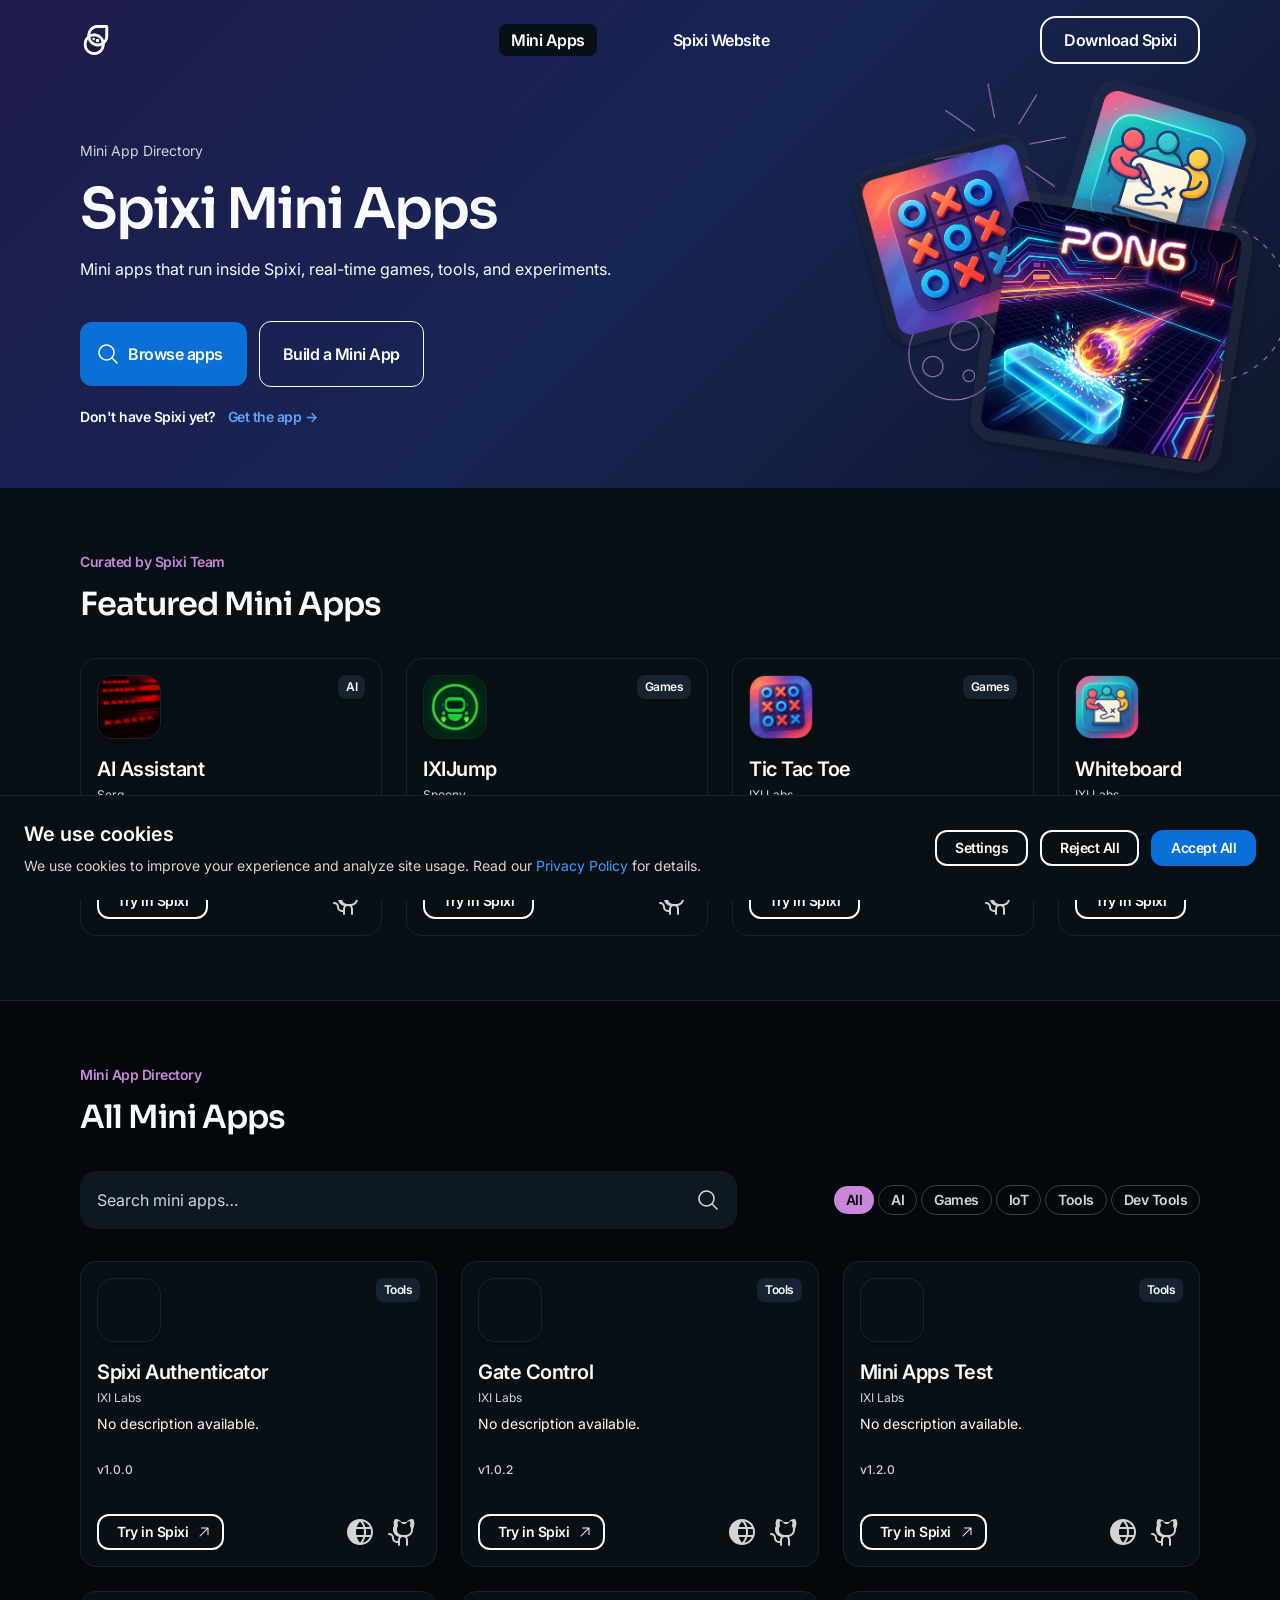
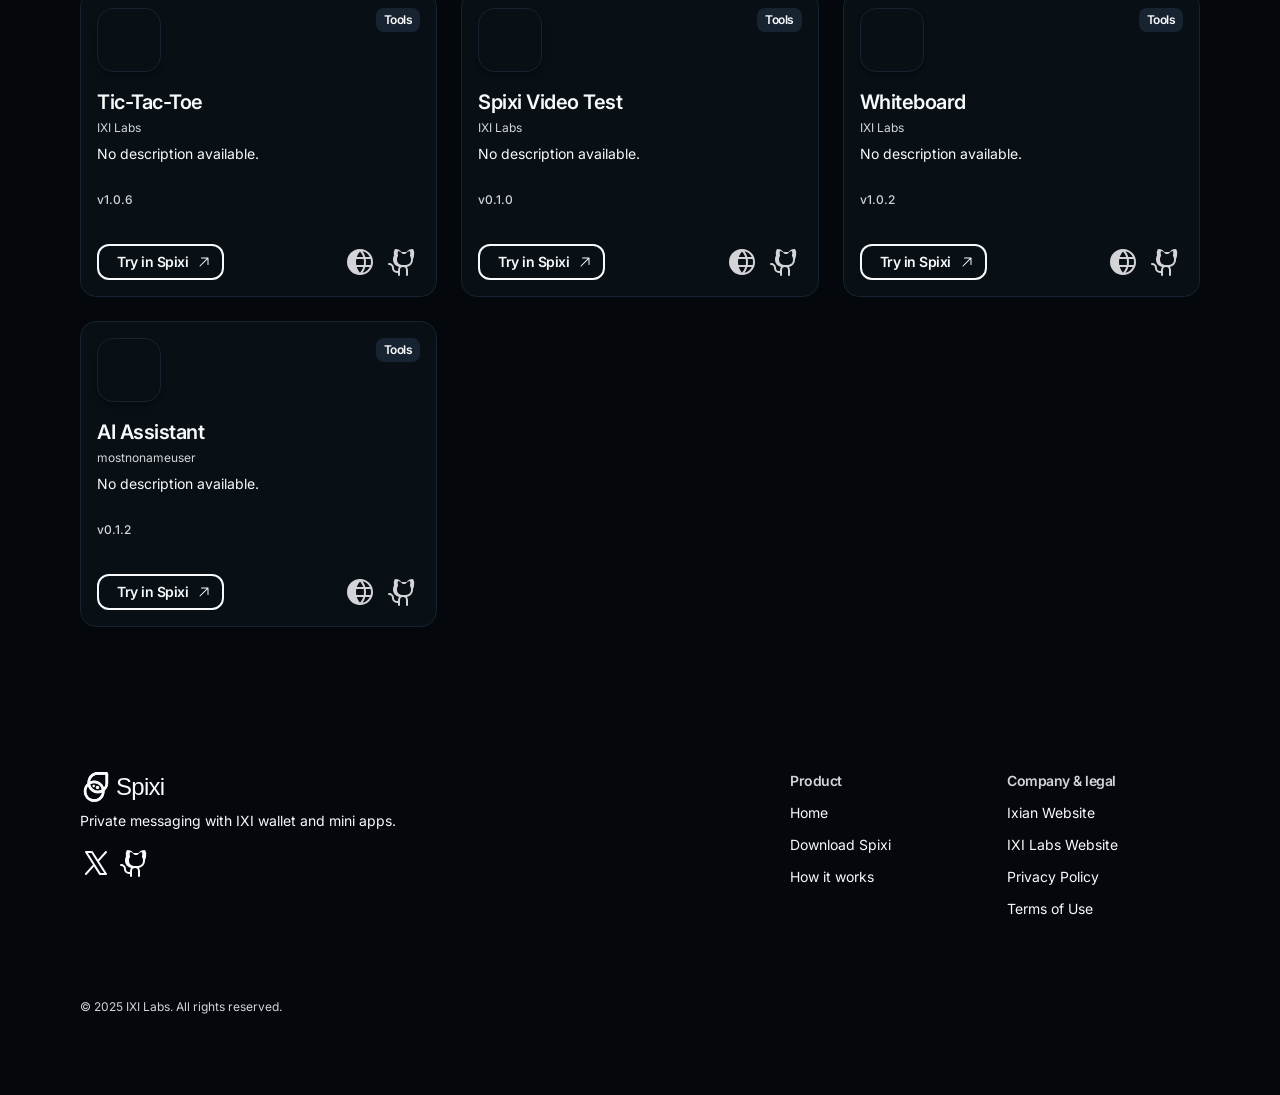
==== commit e74683cd: "Import cookie banner and hide dev hero" ====
--- a/index.html
+++ b/index.html
@@ -418,6 +418,98 @@
   <!-- Scripts -->
   <script src="https://cdnjs.cloudflare.com/ajax/libs/qrcodejs/1.0.0/qrcode.min.js"></script>
   <script src="js/app.js"></script>
+  <!-- Cookie Banner -->
+  <div class="cookie-banner" id="cookieBanner">
+    <div class="cookie-banner__container">
+      <div class="cookie-banner__content">
+        <h3 class="cookie-banner__title">We use cookies</h3>
+        <p class="cookie-banner__text">We use cookies to improve your experience and analyze site usage. Read our <a
+            href="/privacy-policy.html">Privacy Policy</a> for details.</p>
+      </div>
+      <div class="cookie-banner__actions">
+        <button class="btn btn-sm btn-outlined" id="cookieSettingsBtn">
+          <span class="btn__label">Settings</span>
+        </button>
+        <button class="btn btn-sm btn-outlined" id="cookieRejectAll">
+          <span class="btn__label">Reject All</span>
+        </button>
+        <button class="btn btn-sm btn-primary" id="cookieAcceptAll">
+          <span class="btn__label">Accept All</span>
+        </button>
+      </div>
+    </div>
+  </div>
+
+  <!-- Cookie Settings Modal -->
+  <div class="cookie-settings" id="cookieSettings">
+    <div class="cookie-settings__dialog" role="dialog" aria-modal="true" aria-labelledby="cookieSettingsTitle">
+      <div class="cookie-settings__header">
+        <h2 class="cookie-settings__title" id="cookieSettingsTitle">Cookie Settings</h2>
+        <button class="cookie-settings__close" id="cookieSettingsClose" aria-label="Close">
+          <svg width="24" height="24" viewBox="0 0 24 24" fill="none" xmlns="http://www.w3.org/2000/svg">
+            <path d="M18 6L6 18M6 6L18 18" stroke="currentColor" stroke-width="2" stroke-linecap="round"
+              stroke-linejoin="round" />
+          </svg>
+        </button>
+      </div>
+      <div class="cookie-settings__body">
+        <p class="cookie-settings__intro">Choose which cookies you want to allow. Your preferences will be saved for
+          future visits.</p>
+
+        <div class="cookie-settings__group">
+          <div class="cookie-settings__option">
+            <div class="cookie-settings__option-info">
+              <h4 class="cookie-settings__option-title">Necessary Cookies</h4>
+              <p class="cookie-settings__option-desc">Required for the website to function properly. Cannot be disabled.
+              </p>
+            </div>
+            <label class="cookie-toggle">
+              <input type="checkbox" class="cookie-toggle__input" checked disabled>
+              <span class="cookie-toggle__slider"></span>
+            </label>
+          </div>
+        </div>
+
+        <div class="cookie-settings__group">
+          <div class="cookie-settings__option">
+            <div class="cookie-settings__option-info">
+              <h4 class="cookie-settings__option-title">Analytics Cookies</h4>
+              <p class="cookie-settings__option-desc">Help us understand how visitors interact with the website by
+                collecting anonymous information.</p>
+            </div>
+            <label class="cookie-toggle">
+              <input type="checkbox" class="cookie-toggle__input" id="cookieAnalytics">
+              <span class="cookie-toggle__slider"></span>
+            </label>
+          </div>
+        </div>
+
+        <div class="cookie-settings__group">
+          <div class="cookie-settings__option">
+            <div class="cookie-settings__option-info">
+              <h4 class="cookie-settings__option-title">Marketing Cookies</h4>
+              <p class="cookie-settings__option-desc">Used to deliver personalized content and measure the effectiveness
+                of campaigns.</p>
+            </div>
+            <label class="cookie-toggle">
+              <input type="checkbox" class="cookie-toggle__input" id="cookieMarketing">
+              <span class="cookie-toggle__slider"></span>
+            </label>
+          </div>
+        </div>
+      </div>
+      <div class="cookie-settings__footer">
+        <button class="btn btn-sm btn-outlined" id="cookieSavePrefs">
+          <span class="btn__label">Save Preferences</span>
+        </button>
+        <button class="btn btn-sm btn-primary" onclick="CookieConsent.acceptAll()">
+          <span class="btn__label">Accept All</span>
+        </button>
+      </div>
+    </div>
+  </div>
+
+  <script src="js/cookies.js"></script>
 </body>
 
 </html>
--- a/assets/css/styles.css
+++ b/assets/css/styles.css
@@ -8,18 +8,14 @@
  *    - Buttons
  *    - Inputs
  *    - Badges
+ *    - Navbar
  *    - App Cards
- *    - Navbar
- * 3. Layout
+ * 3. Sections
+ *    - Hero
+ *    - Featured Apps
+ * 4. Layout
  *    - Container
  *    - Grid
- * 4. Sections
- *    - Hero
- *    - Featured Apps
- *    - App Directory
- *    - Footer
- * 5. Utilities
- * 6. Responsive (Mobile)
  */
 
 
@@ -67,11 +63,14 @@
   display: block;
 }
 
-ul, ol {
+ul,
+ol {
   list-style: none;
 }
 
-input, textarea, select {
+input,
+textarea,
+select {
   font-family: inherit;
   font-size: inherit;
 }
@@ -102,7 +101,7 @@
   cursor: pointer;
   text-decoration: none;
   position: relative;
-  transition: 
+  transition:
     background-color 0.2s ease,
     border-color 0.2s ease,
     color 0.2s ease,
@@ -227,8 +226,8 @@
 .btn-primary:focus-visible,
 .btn-primary.focus {
   background-color: var(--color-surface-action-hover, #0456a9);
-  box-shadow: 0 0 0 2px var(--color-surface-01, #04070b), 
-              0 0 0 4px var(--color-outline-action-secondary-default, #f9fafb);
+  box-shadow: 0 0 0 2px var(--color-surface-01, #04070b),
+    0 0 0 4px var(--color-outline-action-secondary-default, #f9fafb);
 }
 
 .btn-primary:disabled,
@@ -406,7 +405,7 @@
   background-color: var(--color-surface-03, #0e1820);
   border: var(--outline-width-sm, 1px) solid transparent;
   width: 100%;
-  transition: 
+  transition:
     background-color 0.2s ease,
     border-color 0.2s ease;
 }
@@ -1325,7 +1324,7 @@
   letter-spacing: -0.5px;
   color: var(--color-text-01, #f9fafb);
   text-decoration: none;
-  transition: 
+  transition:
     background-color 0.2s ease,
     color 0.2s ease;
 }
@@ -1880,48 +1879,9 @@
   width: 100%;
   max-width: 1280px;
   background: var(--band-gr-dark, linear-gradient(113deg, rgba(140, 65, 206, 0.25) 2.08%, rgba(16, 90, 173, 0.25) 53.02%, rgba(6, 59, 158, 0.25) 97.54%));
-Colors
-Color format
-HSL
-Background colors
-
-
-band-gr-dark
-
-Selection colors
-
-colors/text/on-action
-
-
-colors/text/01
-
-
-colors/surface/action/default
-
-
-colors/text/accent
-
-
-1 more
-
-Export
-
-
-
-
-
-
-Toolbelt Mode
-
-Draw
-
-Design
-
-Dev Mode
-
-  border: 1px solid var(--color-outline-02, #172330);
+  Colors Color format HSL Background colors band-gr-dark Selection colors colors/text/on-action colors/text/01 colors/surface/action/default colors/text/accent 1 more Export Toolbelt Mode Draw Design Dev Mode border: 1px solid var(--color-outline-02, #172330);
   /* Subtle glow */
-  box-shadow: 
+  box-shadow:
     0 0 60px rgba(4, 86, 169, 0.1),
     inset 0 1px 0 rgba(255, 255, 255, 0.03);
 }
@@ -2171,21 +2131,58 @@
 }
 
 /* Text alignment */
-.text-center { text-align: center; }
-.text-left { text-align: left; }
-.text-right { text-align: right; }
+.text-center {
+  text-align: center;
+}
+
+.text-left {
+  text-align: left;
+}
+
+.text-right {
+  text-align: right;
+}
 
 /* Flex utilities */
-.flex { display: flex; }
-.flex-col { flex-direction: column; }
-.items-center { align-items: center; }
-.justify-center { justify-content: center; }
-.justify-between { justify-content: space-between; }
-.gap-xs { gap: var(--spacing-xs, 8px); }
-.gap-sm { gap: var(--spacing-sm, 12px); }
-.gap-md { gap: var(--spacing-md, 16px); }
-.gap-lg { gap: var(--spacing-lg, 20px); }
-.gap-xl { gap: var(--spacing-xl, 24px); }
+.flex {
+  display: flex;
+}
+
+.flex-col {
+  flex-direction: column;
+}
+
+.items-center {
+  align-items: center;
+}
+
+.justify-center {
+  justify-content: center;
+}
+
+.justify-between {
+  justify-content: space-between;
+}
+
+.gap-xs {
+  gap: var(--spacing-xs, 8px);
+}
+
+.gap-sm {
+  gap: var(--spacing-sm, 12px);
+}
+
+.gap-md {
+  gap: var(--spacing-md, 16px);
+}
+
+.gap-lg {
+  gap: var(--spacing-lg, 20px);
+}
+
+.gap-xl {
+  gap: var(--spacing-xl, 24px);
+}
 
 
 /* ========================================
@@ -2196,15 +2193,15 @@
   .container {
     padding: 0 var(--spacing-xl, 24px);
   }
-  
+
   .navbar {
     padding: var(--spacing-md, 16px) var(--spacing-xl, 24px);
   }
-  
+
   .navbar__nav {
     gap: var(--spacing-xl, 24px);
   }
-  
+
   .app-grid,
   .directory__grid {
     grid-template-columns: repeat(2, 1fr);
@@ -2255,12 +2252,12 @@
     gap: 60px;
     padding: 0 var(--spacing-xl, 24px);
   }
-  
+
   .hero__text {
     width: auto;
     flex: 1;
   }
-  
+
   .hero__image {
     width: 350px;
     height: 324px;
@@ -2272,6 +2269,7 @@
    ======================================== */
 
 @media (max-width: 900px) {
+
   /* Reduce hero image further when buttons might wrap */
   .hero__image {
     width: 300px;
@@ -2293,30 +2291,31 @@
   .container {
     padding: 0 var(--spacing-md, 16px);
   }
-  
+
   /* ----- Mobile Navbar ----- */
   .navbar {
     padding: var(--spacing-md, 16px) var(--spacing-md, 16px) var(--spacing-xs, 8px);
   }
-  
+
   .navbar__logo {
     flex: 1;
   }
-  
+
   .navbar__nav {
-    display: none; /* Hidden on mobile - hamburger menu instead */
-  }
-  
+    display: none;
+    /* Hidden on mobile - hamburger menu instead */
+  }
+
   .navbar__actions {
     flex: 0;
     gap: var(--spacing-lg, 20px);
   }
-  
+
   /* Hide hamburger menu button on mobile */
   .navbar__menu-btn {
     display: none;
   }
-  
+
   /* Use smaller button on mobile */
   .navbar__actions .btn-md {
     padding: calc(var(--spacing-xs, 8px) - 2px) calc(var(--spacing-sm, 12px) - 2px);
@@ -2367,23 +2366,23 @@
     padding: var(--spacing-xl, 24px) var(--spacing-md, 16px);
     padding-bottom: 0;
   }
-  
+
   .hero__text {
     width: 100%;
     padding: 0;
     gap: var(--spacing-3xl, 40px);
   }
-  
+
   .hero__text-content {
     gap: var(--spacing-xs, 8px);
   }
-  
+
   .hero__title {
     font-size: var(--display-lg-font-size, 36px);
     line-height: var(--display-lg-line-height, 44px);
     letter-spacing: -1.5px;
   }
-  
+
   .hero__cta {
     width: 100%;
     max-width: none;
@@ -2399,73 +2398,76 @@
     width: 100%;
     justify-content: center;
   }
-  
+
   /* Use medium buttons on mobile instead of large */
   .hero__buttons .btn-lg {
     min-height: auto;
     padding: var(--spacing-sm, 12px) var(--spacing-md, 16px);
     border-radius: var(--corner-radius-lg, 16px);
   }
-  
+
   .hero__buttons .btn-lg .btn__label {
     flex-direction: row;
     align-items: center;
   }
-  
+
   .hero__sub-cta {
     justify-content: center;
   }
-  
+
   .hero__image {
     width: 100%;
     height: auto;
     aspect-ratio: 971 / 897;
     margin-bottom: calc(-1 * var(--spacing-super-lg, 80px));
   }
-  
+
   /* ----- Mobile Featured Section ----- */
   .featured {
     padding: var(--spacing-super, 64px) var(--spacing-md, 16px);
     align-items: flex-start;
   }
-  
+
   .featured__carousel {
     overflow-x: auto;
     scroll-snap-type: x mandatory;
     -webkit-overflow-scrolling: touch;
-    scrollbar-width: none; /* Firefox */
-    -ms-overflow-style: none; /* IE/Edge */
+    scrollbar-width: none;
+    /* Firefox */
+    -ms-overflow-style: none;
+    /* IE/Edge */
     padding-bottom: var(--spacing-xs, 8px);
     /* Allow cards to overflow for peek effect */
     width: calc(100% + var(--spacing-md, 16px));
     margin-right: calc(-1 * var(--spacing-md, 16px));
   }
-  
+
   .featured__carousel::-webkit-scrollbar {
-    display: none; /* Chrome/Safari */
-  }
-  
+    display: none;
+    /* Chrome/Safari */
+  }
+
   .featured__carousel .app-card {
     flex: 0 0 280px;
     min-width: 280px;
     scroll-snap-align: start;
   }
-  
+
   /* ----- Mobile Directory Section ----- */
   .directory {
     padding: var(--spacing-super, 64px) var(--spacing-md, 16px);
   }
-  
+
   .directory__controls {
     flex-direction: column;
     align-items: flex-start;
     gap: var(--spacing-md, 16px);
   }
-  
+
   .directory__search {
     width: 100%;
   }
-  
+
   .directory__filters {
     overflow-x: auto;
     -webkit-overflow-scrolling: touch;
@@ -2474,59 +2476,59 @@
     width: 100%;
     padding-bottom: var(--spacing-xxs, 4px);
   }
-  
+
   .directory__filters::-webkit-scrollbar {
     display: none;
   }
-  
+
   .directory__grid {
     grid-template-columns: 1fr;
   }
-  
+
   /* ----- Mobile Dev CTA Section ----- */
   .dev-cta {
     padding: var(--spacing-super, 64px) var(--spacing-md, 16px);
   }
-  
+
   .dev-cta__band {
     flex-direction: column;
     padding: var(--spacing-xxl, 32px) var(--spacing-md, 16px);
   }
-  
+
   .dev-cta__buttons {
     flex-direction: column;
     width: 100%;
   }
-  
+
   .dev-cta__buttons .btn {
     width: 100%;
     justify-content: center;
   }
-  
+
   /* ----- Mobile Footer ----- */
   .footer {
     padding: var(--spacing-super-lg, 80px) var(--spacing-md, 16px);
   }
-  
+
   .footer__content {
     flex-direction: column;
     gap: var(--spacing-xxl, 32px);
   }
-  
+
   .footer__brand {
     max-width: 100%;
     gap: var(--spacing-xxl, 32px);
   }
-  
+
   .footer__nav {
     width: 100%;
   }
-  
+
   .footer__nav-column {
     flex: 1;
     width: auto;
   }
-  
+
   /* ----- Mobile App Grid ----- */
   .app-grid {
     grid-template-columns: 1fr;
@@ -2559,3 +2561,311 @@
   color: var(--color-text-02, #d4d4d8);
   font-weight: 500;
 }
+
+/* ========================================
+   QR CODE UPDATES
+   ======================================== */
+
+.modal__qr-code {
+  background-color: #ffffff;
+  padding: 12px;
+  border-radius: 8px;
+  display: inline-block;
+  /* Ensure it wraps the content */
+}
+
+/* Adjusted Version spacing */
+.app-card__version {
+  margin-top: -4px;
+  /* Pull it up slightly closer to description if needed, or just let gap handle it */
+  display: inline-block;
+}
+
+/* ========================================
+   COOKIE BANNER & SETTINGS
+   ======================================== */
+
+/* Cookie Banner */
+.cookie-banner {
+  position: fixed;
+  bottom: 0;
+  left: 0;
+  right: 0;
+  background-color: var(--color-surface-02, #081016);
+  border-top: 1px solid var(--color-outline-02, #172330);
+  padding: var(--spacing-xl, 24px);
+  z-index: var(--z-index-modal, 500);
+  transform: translateY(100%);
+  opacity: 0;
+  visibility: hidden;
+  transition: transform var(--transition-slow, 300ms ease),
+    opacity var(--transition-slow, 300ms ease),
+    visibility var(--transition-slow, 300ms ease);
+}
+
+.cookie-banner--visible {
+  transform: translateY(0);
+  opacity: 1;
+  visibility: visible;
+}
+
+.cookie-banner__container {
+  max-width: 1280px;
+  margin: 0 auto;
+  display: flex;
+  flex-direction: column;
+  gap: var(--spacing-lg, 20px);
+}
+
+@media (min-width: 768px) {
+  .cookie-banner__container {
+    flex-direction: row;
+    align-items: center;
+    justify-content: space-between;
+    gap: var(--spacing-xxl, 32px);
+  }
+}
+
+.cookie-banner__content {
+  flex: 1;
+}
+
+.cookie-banner__title {
+  font-family: var(--heading-sm-font-family, 'Inter', sans-serif);
+  font-size: var(--heading-sm-font-size, 20px);
+  font-weight: var(--heading-sm-font-weight, 600);
+  line-height: var(--heading-sm-line-height, 28px);
+  color: var(--color-text-01, #f9fafb);
+  margin: 0 0 var(--spacing-xs, 8px) 0;
+}
+
+.cookie-banner__text {
+  font-family: var(--body-sm-font-family, 'Inter', sans-serif);
+  font-size: var(--body-sm-font-size, 14px);
+  font-weight: var(--body-sm-font-weight, 400);
+  line-height: var(--body-sm-line-height, 20px);
+  color: var(--color-text-02, #d4d4d8);
+  margin: 0;
+}
+
+.cookie-banner__text a {
+  color: var(--color-text-action-primary, #3b9cff);
+  text-decoration: none;
+}
+
+.cookie-banner__text a:hover {
+  text-decoration: underline;
+}
+
+.cookie-banner__actions {
+  display: flex;
+  flex-wrap: wrap;
+  gap: var(--spacing-sm, 12px);
+}
+
+.cookie-banner__actions .btn {
+  white-space: nowrap;
+}
+
+/* Cookie Settings Modal */
+.cookie-settings {
+  position: fixed;
+  inset: 0;
+  background-color: rgba(4, 7, 11, 0.8);
+  backdrop-filter: blur(4px);
+  -webkit-backdrop-filter: blur(4px);
+  z-index: var(--z-index-modal, 500);
+  display: flex;
+  align-items: center;
+  justify-content: center;
+  padding: var(--spacing-md, 16px);
+  opacity: 0;
+  visibility: hidden;
+  transition: opacity var(--transition-slow, 300ms ease),
+    visibility var(--transition-slow, 300ms ease);
+}
+
+.cookie-settings--visible {
+  opacity: 1;
+  visibility: visible;
+}
+
+.cookie-settings__dialog {
+  background-color: var(--color-surface-02, #081016);
+  border: 1px solid var(--color-outline-02, #172330);
+  border-radius: var(--corner-radius-xl, 24px);
+  max-width: 560px;
+  width: 100%;
+  max-height: 90vh;
+  overflow-y: auto;
+}
+
+.cookie-settings__header {
+  display: flex;
+  align-items: center;
+  justify-content: space-between;
+  padding: var(--spacing-xl, 24px);
+  border-bottom: 1px solid var(--color-outline-02, #172330);
+}
+
+.cookie-settings__title {
+  font-family: var(--heading-md-font-family, 'Inter', sans-serif);
+  font-size: var(--heading-md-font-size, 24px);
+  font-weight: var(--heading-md-font-weight, 600);
+  line-height: var(--heading-md-line-height, 32px);
+  color: var(--color-text-01, #f9fafb);
+  margin: 0;
+}
+
+.cookie-settings__close {
+  display: flex;
+  align-items: center;
+  justify-content: center;
+  width: 40px;
+  height: 40px;
+  background: transparent;
+  border: none;
+  cursor: pointer;
+  color: var(--color-text-02, #d4d4d8);
+  border-radius: var(--corner-radius-sm, 8px);
+  transition: background-color var(--transition-base, 200ms ease),
+    color var(--transition-base, 200ms ease);
+}
+
+.cookie-settings__close:hover {
+  background-color: var(--color-surface-04, #172330);
+  color: var(--color-text-01, #f9fafb);
+}
+
+.cookie-settings__body {
+  padding: var(--spacing-xl, 24px);
+}
+
+.cookie-settings__intro {
+  font-family: var(--body-md-font-family, 'Inter', sans-serif);
+  font-size: var(--body-md-font-size, 16px);
+  line-height: var(--body-md-line-height, 24px);
+  color: var(--color-text-02, #d4d4d8);
+  margin: 0 0 var(--spacing-xl, 24px) 0;
+}
+
+.cookie-settings__group {
+  border: 1px solid var(--color-outline-02, #172330);
+  border-radius: var(--corner-radius-md, 12px);
+  margin-bottom: var(--spacing-md, 16px);
+  overflow: hidden;
+}
+
+.cookie-settings__group:last-child {
+  margin-bottom: 0;
+}
+
+.cookie-settings__option {
+  display: flex;
+  align-items: flex-start;
+  justify-content: space-between;
+  gap: var(--spacing-md, 16px);
+  padding: var(--spacing-lg, 20px);
+}
+
+.cookie-settings__option-info {
+  flex: 1;
+}
+
+.cookie-settings__option-title {
+  font-family: var(--label-md-font-family, 'Inter', sans-serif);
+  font-size: var(--label-md-font-size, 16px);
+  font-weight: var(--label-md-font-weight, 600);
+  line-height: var(--label-md-line-height, 24px);
+  color: var(--color-text-01, #f9fafb);
+  margin: 0 0 var(--spacing-xxs, 4px) 0;
+}
+
+.cookie-settings__option-desc {
+  font-family: var(--body-sm-font-family, 'Inter', sans-serif);
+  font-size: var(--body-sm-font-size, 14px);
+  line-height: var(--body-sm-line-height, 20px);
+  color: var(--color-text-02, #d4d4d8);
+  margin: 0;
+}
+
+/* Toggle Switch */
+.cookie-toggle {
+  position: relative;
+  width: 48px;
+  height: 28px;
+  flex-shrink: 0;
+}
+
+.cookie-toggle__input {
+  opacity: 0;
+  width: 0;
+  height: 0;
+  position: absolute;
+}
+
+.cookie-toggle__slider {
+  position: absolute;
+  cursor: pointer;
+  inset: 0;
+  background-color: var(--color-surface-04, #172330);
+  border-radius: 14px;
+  transition: background-color var(--transition-base, 200ms ease);
+}
+
+.cookie-toggle__slider::before {
+  position: absolute;
+  content: "";
+  height: 20px;
+  width: 20px;
+  left: 4px;
+  bottom: 4px;
+  background-color: var(--color-text-02, #d4d4d8);
+  border-radius: 50%;
+  transition: transform var(--transition-base, 200ms ease),
+    background-color var(--transition-base, 200ms ease);
+}
+
+.cookie-toggle__input:checked+.cookie-toggle__slider {
+  background-color: var(--color-action-primary-default, #0b70d5);
+}
+
+.cookie-toggle__input:checked+.cookie-toggle__slider::before {
+  transform: translateX(20px);
+  background-color: var(--color-text-01, #f9fafb);
+}
+
+.cookie-toggle__input:disabled+.cookie-toggle__slider {
+  cursor: not-allowed;
+  opacity: 0.6;
+}
+
+.cookie-settings__footer {
+  display: flex;
+  flex-wrap: wrap;
+  gap: var(--spacing-sm, 12px);
+  padding: var(--spacing-xl, 24px);
+  border-top: 1px solid var(--color-outline-02, #172330);
+}
+
+.cookie-settings__footer .btn {
+  flex: 1;
+  min-width: 120px;
+}
+
+/* Body scroll lock */
+.body--cookie-banner-open,
+.body--modal-open {
+  overflow: hidden;
+}
+
+@media (min-width: 768px) {
+  .body--cookie-banner-open {
+    overflow: auto;
+  }
+}
+
+/* Hide Dev CTA */
+.dev-cta {
+  display: none !important;
+}
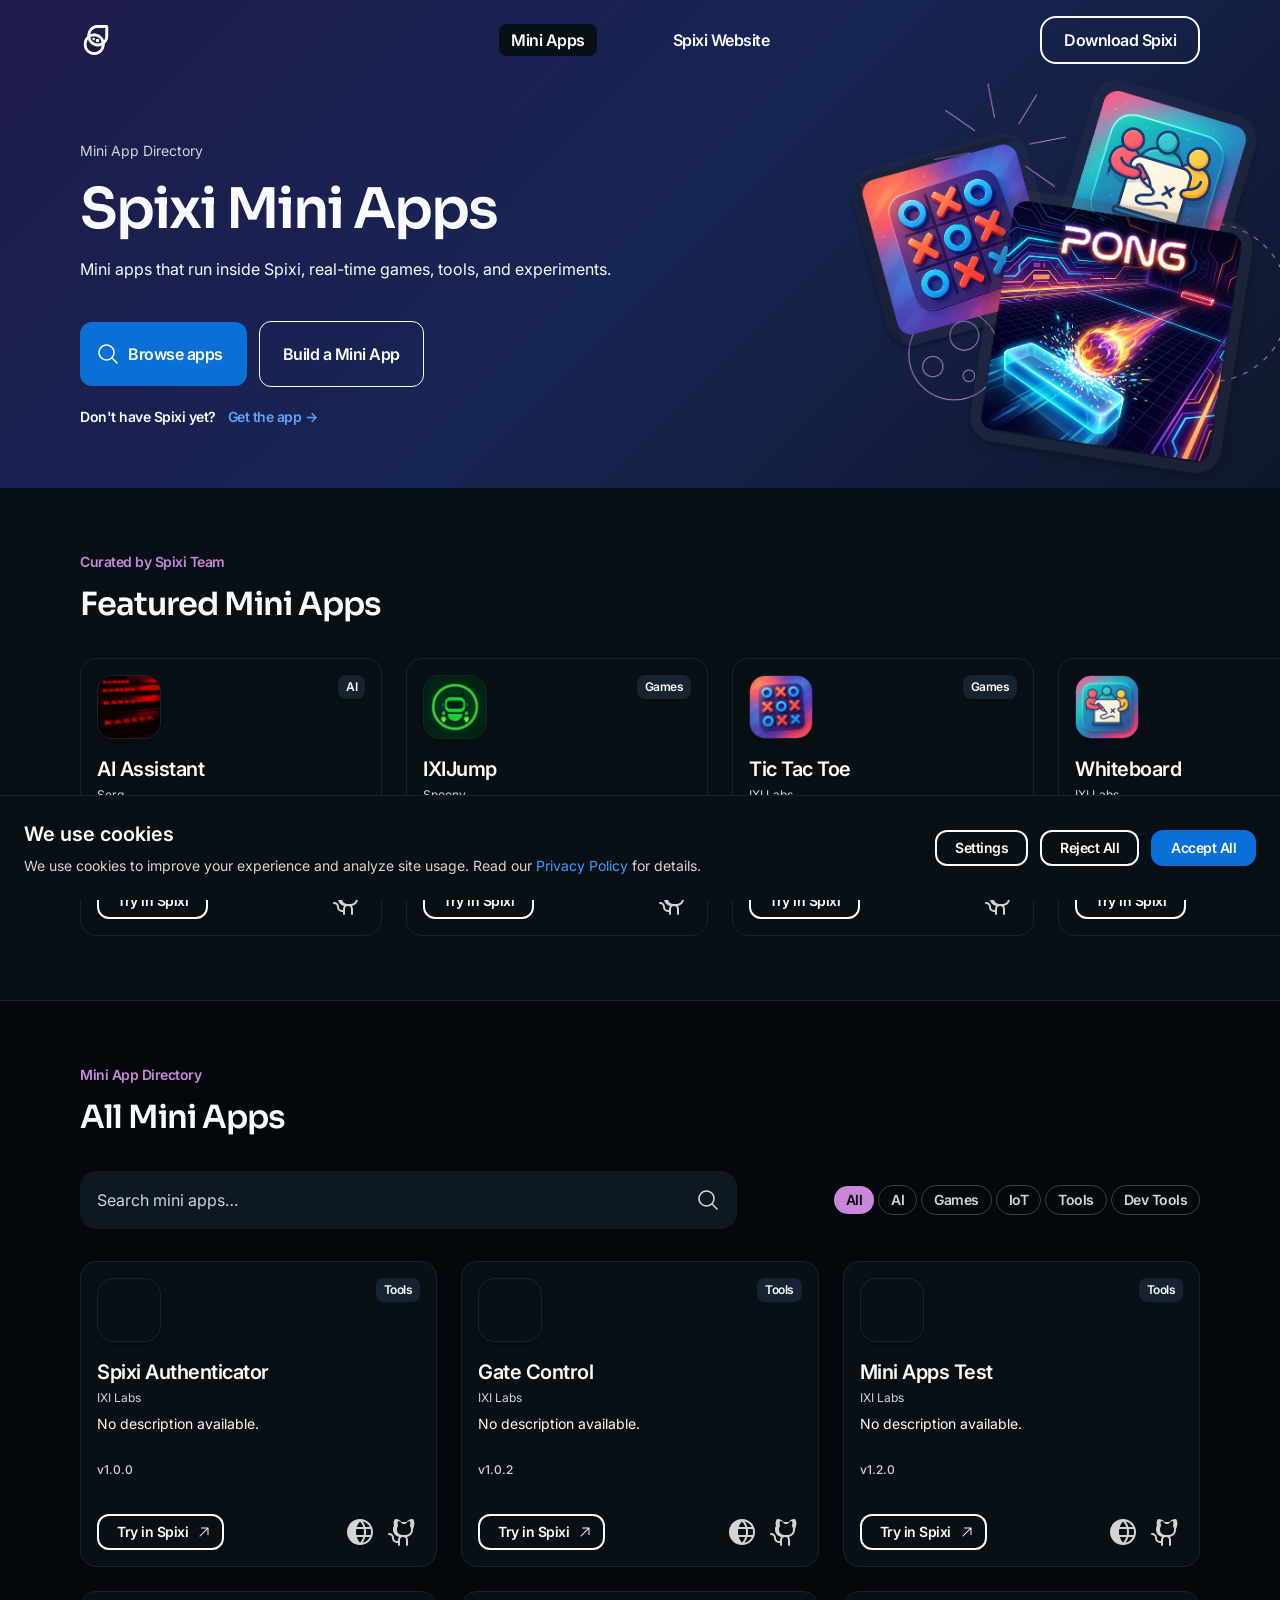
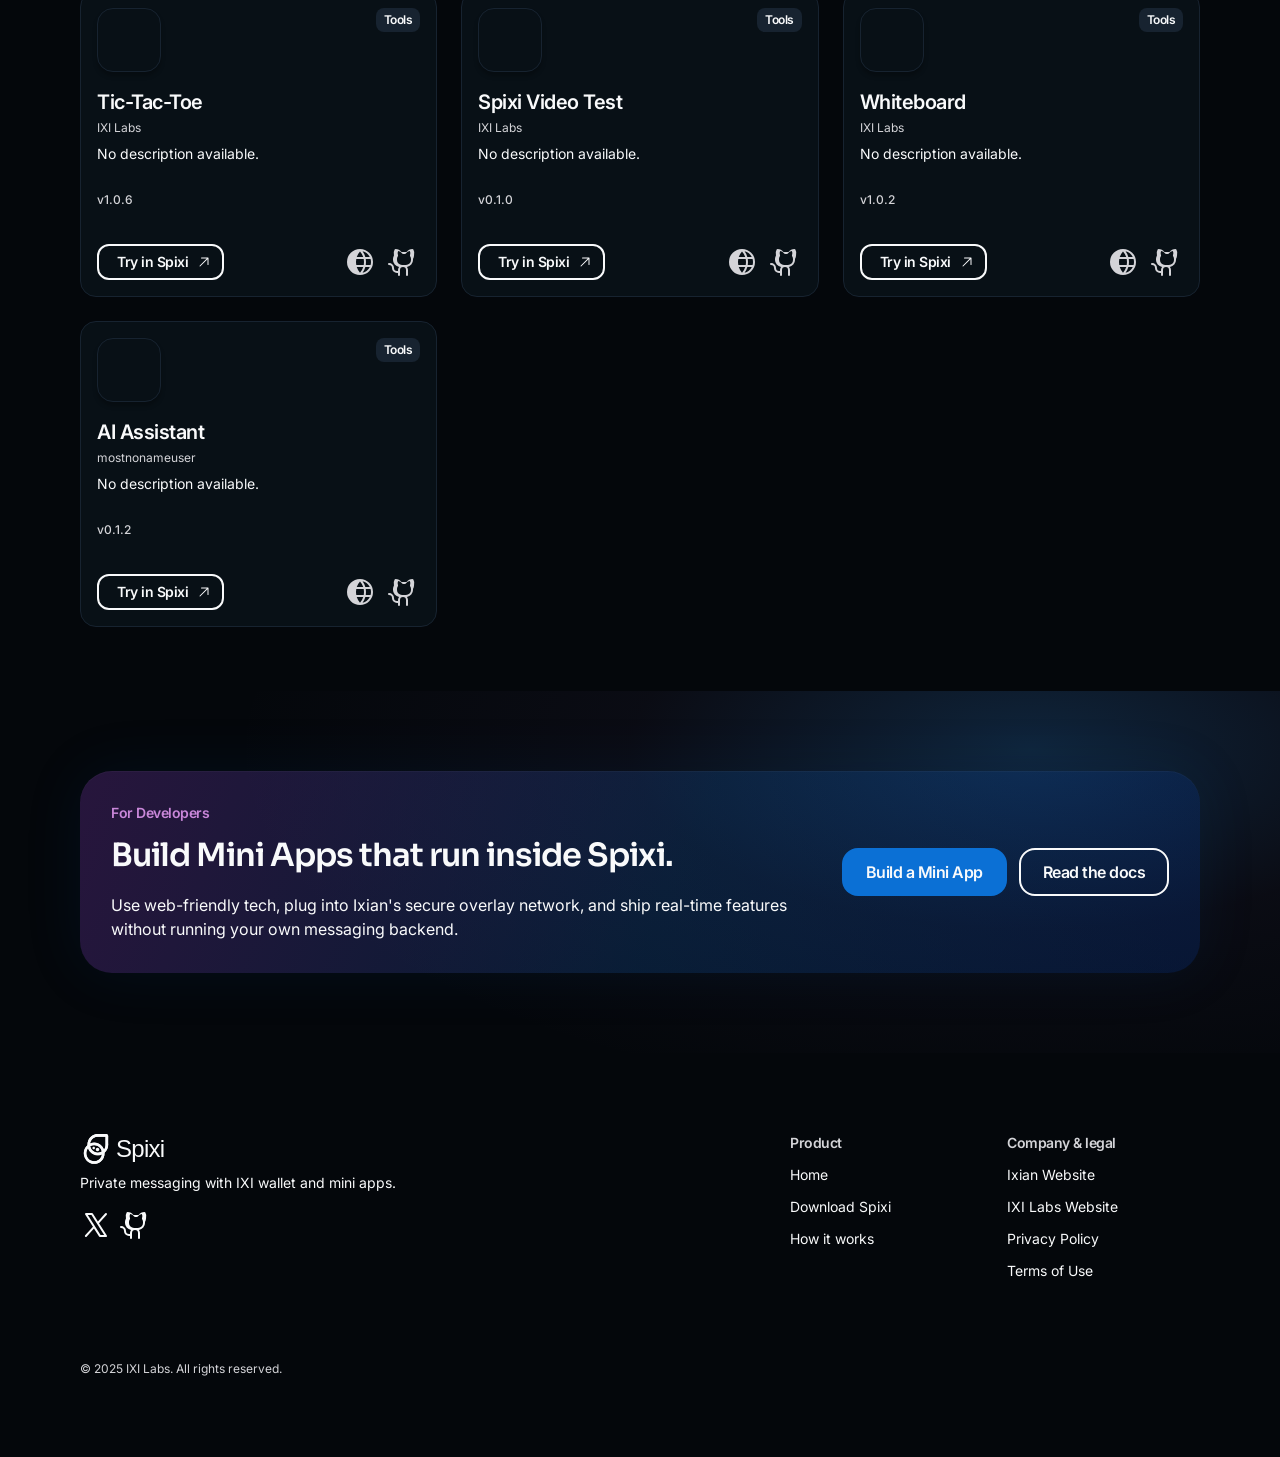
==== commit 29105c1b: "Restore developer hero and update link" ====
--- a/index.html
+++ b/index.html
@@ -283,7 +283,7 @@
         </div>
       </div>
       <div class="dev-cta__buttons">
-        <a href="#" class="btn btn-md btn-primary">
+        <a href="https://github.com/ixian-platform/Spixi-Mini-Apps" class="btn btn-md btn-primary">
           <span class="btn__label">Build a Mini App</span>
         </a>
         <a href="#" class="btn btn-md btn-outlined">
--- a/assets/css/styles.css
+++ b/assets/css/styles.css
@@ -2859,13 +2859,202 @@
   overflow: hidden;
 }
 
+@media (min-width: 768px) {}
+
+/* Cookie Settings Modal */
+.cookie-settings {
+  position: fixed;
+  inset: 0;
+  background-color: rgba(4, 7, 11, 0.8);
+  backdrop-filter: blur(4px);
+  -webkit-backdrop-filter: blur(4px);
+  z-index: var(--z-index-modal, 500);
+  display: flex;
+  align-items: center;
+  justify-content: center;
+  padding: var(--spacing-md, 16px);
+  opacity: 0;
+  visibility: hidden;
+  transition: opacity var(--transition-slow, 300ms ease),
+    visibility var(--transition-slow, 300ms ease);
+}
+
+.cookie-settings--visible {
+  opacity: 1;
+  visibility: visible;
+}
+
+.cookie-settings__dialog {
+  background-color: var(--color-surface-02, #081016);
+  border: 1px solid var(--color-outline-02, #172330);
+  border-radius: var(--corner-radius-xl, 24px);
+  max-width: 560px;
+  width: 100%;
+  max-height: 90vh;
+  overflow-y: auto;
+}
+
+.cookie-settings__header {
+  display: flex;
+  align-items: center;
+  justify-content: space-between;
+  padding: var(--spacing-xl, 24px);
+  border-bottom: 1px solid var(--color-outline-02, #172330);
+}
+
+.cookie-settings__title {
+  font-family: var(--heading-md-font-family, 'Inter', sans-serif);
+  font-size: var(--heading-md-font-size, 24px);
+  font-weight: var(--heading-md-font-weight, 600);
+  line-height: var(--heading-md-line-height, 32px);
+  color: var(--color-text-01, #f9fafb);
+  margin: 0;
+}
+
+.cookie-settings__close {
+  display: flex;
+  align-items: center;
+  justify-content: center;
+  width: 40px;
+  height: 40px;
+  background: transparent;
+  border: none;
+  cursor: pointer;
+  color: var(--color-text-02, #d4d4d8);
+  border-radius: var(--corner-radius-sm, 8px);
+  transition: background-color var(--transition-base, 200ms ease),
+    color var(--transition-base, 200ms ease);
+}
+
+.cookie-settings__close:hover {
+  background-color: var(--color-surface-04, #172330);
+  color: var(--color-text-01, #f9fafb);
+}
+
+.cookie-settings__body {
+  padding: var(--spacing-xl, 24px);
+}
+
+.cookie-settings__intro {
+  font-family: var(--body-md-font-family, 'Inter', sans-serif);
+  font-size: var(--body-md-font-size, 16px);
+  line-height: var(--body-md-line-height, 24px);
+  color: var(--color-text-02, #d4d4d8);
+  margin: 0 0 var(--spacing-xl, 24px) 0;
+}
+
+.cookie-settings__group {
+  border: 1px solid var(--color-outline-02, #172330);
+  border-radius: var(--corner-radius-md, 12px);
+  margin-bottom: var(--spacing-md, 16px);
+  overflow: hidden;
+}
+
+.cookie-settings__group:last-child {
+  margin-bottom: 0;
+}
+
+.cookie-settings__option {
+  display: flex;
+  align-items: flex-start;
+  justify-content: space-between;
+  gap: var(--spacing-md, 16px);
+  padding: var(--spacing-lg, 20px);
+}
+
+.cookie-settings__option-info {
+  flex: 1;
+}
+
+.cookie-settings__option-title {
+  font-family: var(--label-md-font-family, 'Inter', sans-serif);
+  font-size: var(--label-md-font-size, 16px);
+  font-weight: var(--label-md-font-weight, 600);
+  line-height: var(--label-md-line-height, 24px);
+  color: var(--color-text-01, #f9fafb);
+  margin: 0 0 var(--spacing-xxs, 4px) 0;
+}
+
+.cookie-settings__option-desc {
+  font-family: var(--body-sm-font-family, 'Inter', sans-serif);
+  font-size: var(--body-sm-font-size, 14px);
+  line-height: var(--body-sm-line-height, 20px);
+  color: var(--color-text-02, #d4d4d8);
+  margin: 0;
+}
+
+/* Toggle Switch */
+.cookie-toggle {
+  position: relative;
+  width: 48px;
+  height: 28px;
+  flex-shrink: 0;
+}
+
+.cookie-toggle__input {
+  opacity: 0;
+  width: 0;
+  height: 0;
+  position: absolute;
+}
+
+.cookie-toggle__slider {
+  position: absolute;
+  cursor: pointer;
+  inset: 0;
+  background-color: var(--color-surface-04, #172330);
+  border-radius: 14px;
+  transition: background-color var(--transition-base, 200ms ease);
+}
+
+.cookie-toggle__slider::before {
+  position: absolute;
+  content: "";
+  height: 20px;
+  width: 20px;
+  left: 4px;
+  bottom: 4px;
+  background-color: var(--color-text-02, #d4d4d8);
+  border-radius: 50%;
+  transition: transform var(--transition-base, 200ms ease),
+    background-color var(--transition-base, 200ms ease);
+}
+
+.cookie-toggle__input:checked+.cookie-toggle__slider {
+  background-color: var(--color-action-primary-default, #0b70d5);
+}
+
+.cookie-toggle__input:checked+.cookie-toggle__slider::before {
+  transform: translateX(20px);
+  background-color: var(--color-text-01, #f9fafb);
+}
+
+.cookie-toggle__input:disabled+.cookie-toggle__slider {
+  cursor: not-allowed;
+  opacity: 0.6;
+}
+
+.cookie-settings__footer {
+  display: flex;
+  flex-wrap: wrap;
+  gap: var(--spacing-sm, 12px);
+  padding: var(--spacing-xl, 24px);
+  border-top: 1px solid var(--color-outline-02, #172330);
+}
+
+.cookie-settings__footer .btn {
+  flex: 1;
+  min-width: 120px;
+}
+
+/* Body scroll lock */
+.body--cookie-banner-open,
+.body--modal-open {
+  overflow: hidden;
+}
+
 @media (min-width: 768px) {
   .body--cookie-banner-open {
     overflow: auto;
   }
-}
-
-/* Hide Dev CTA */
-.dev-cta {
-  display: none !important;
 }
